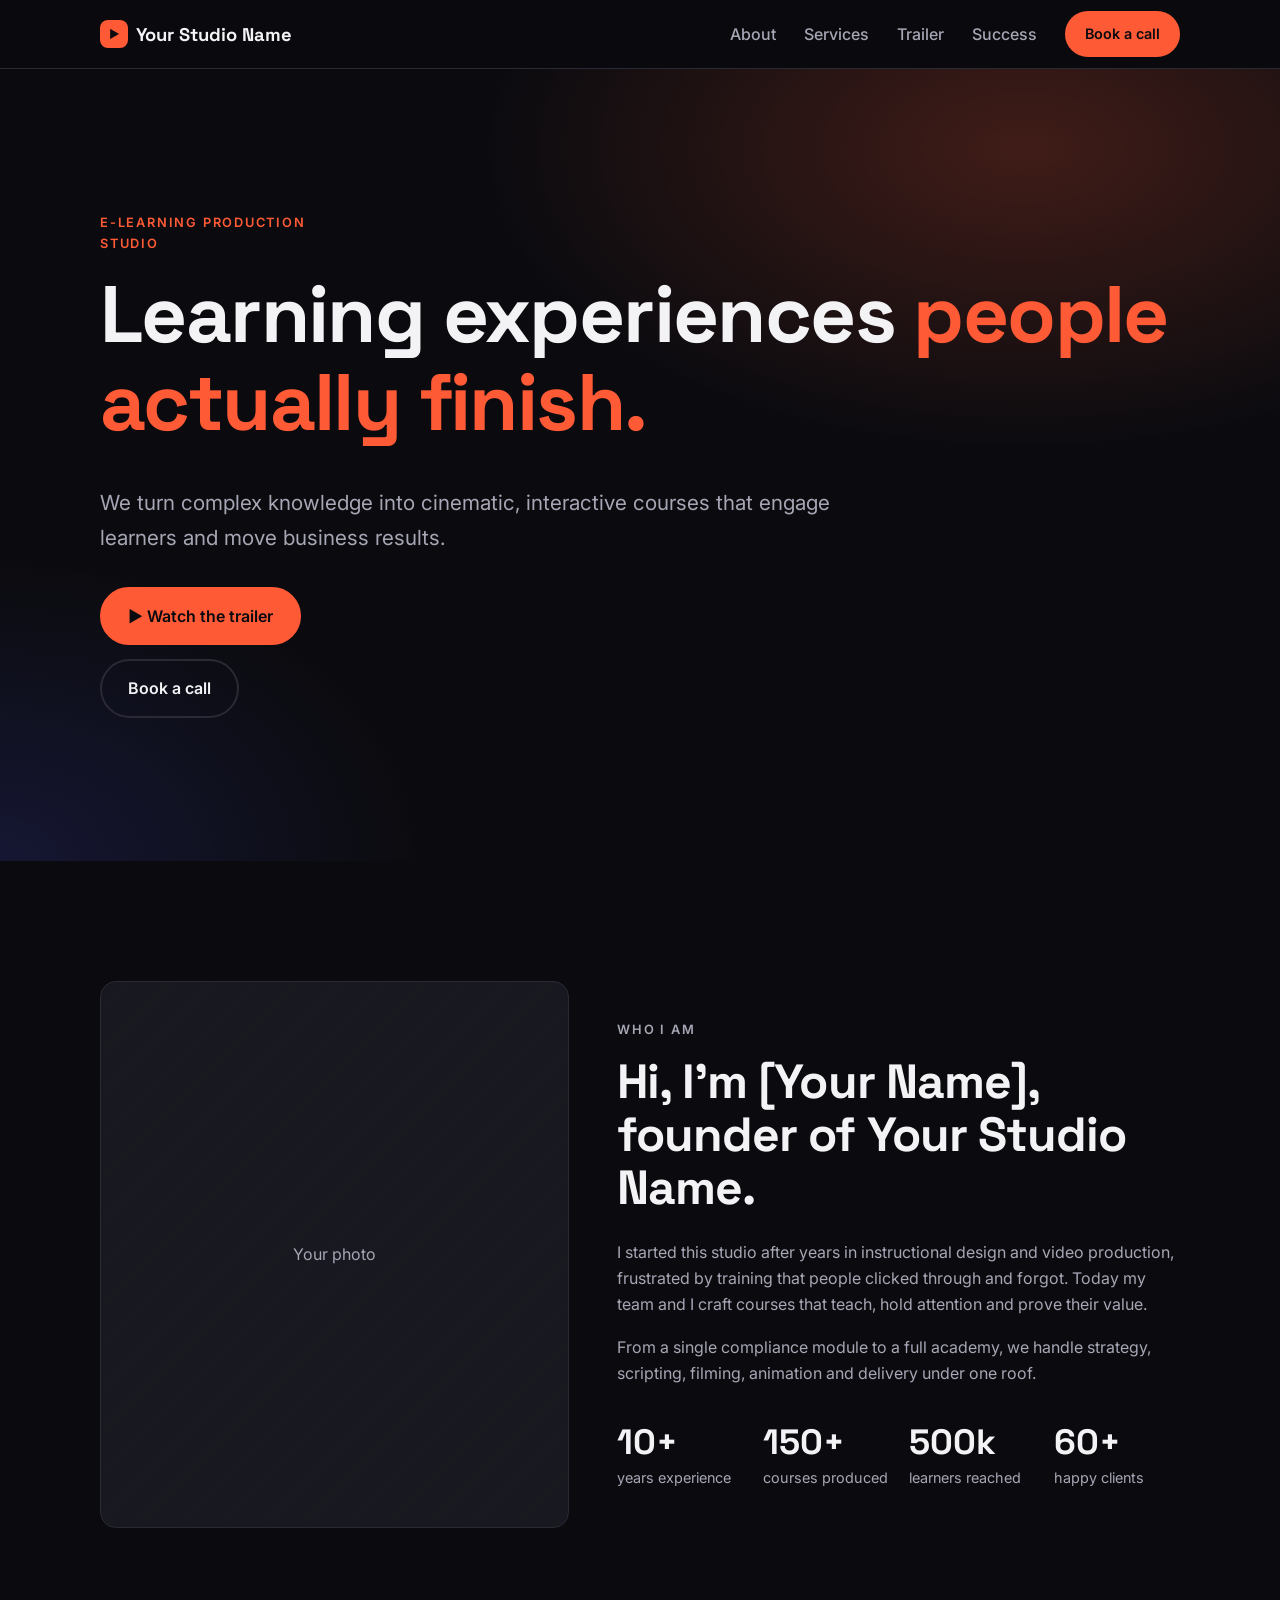
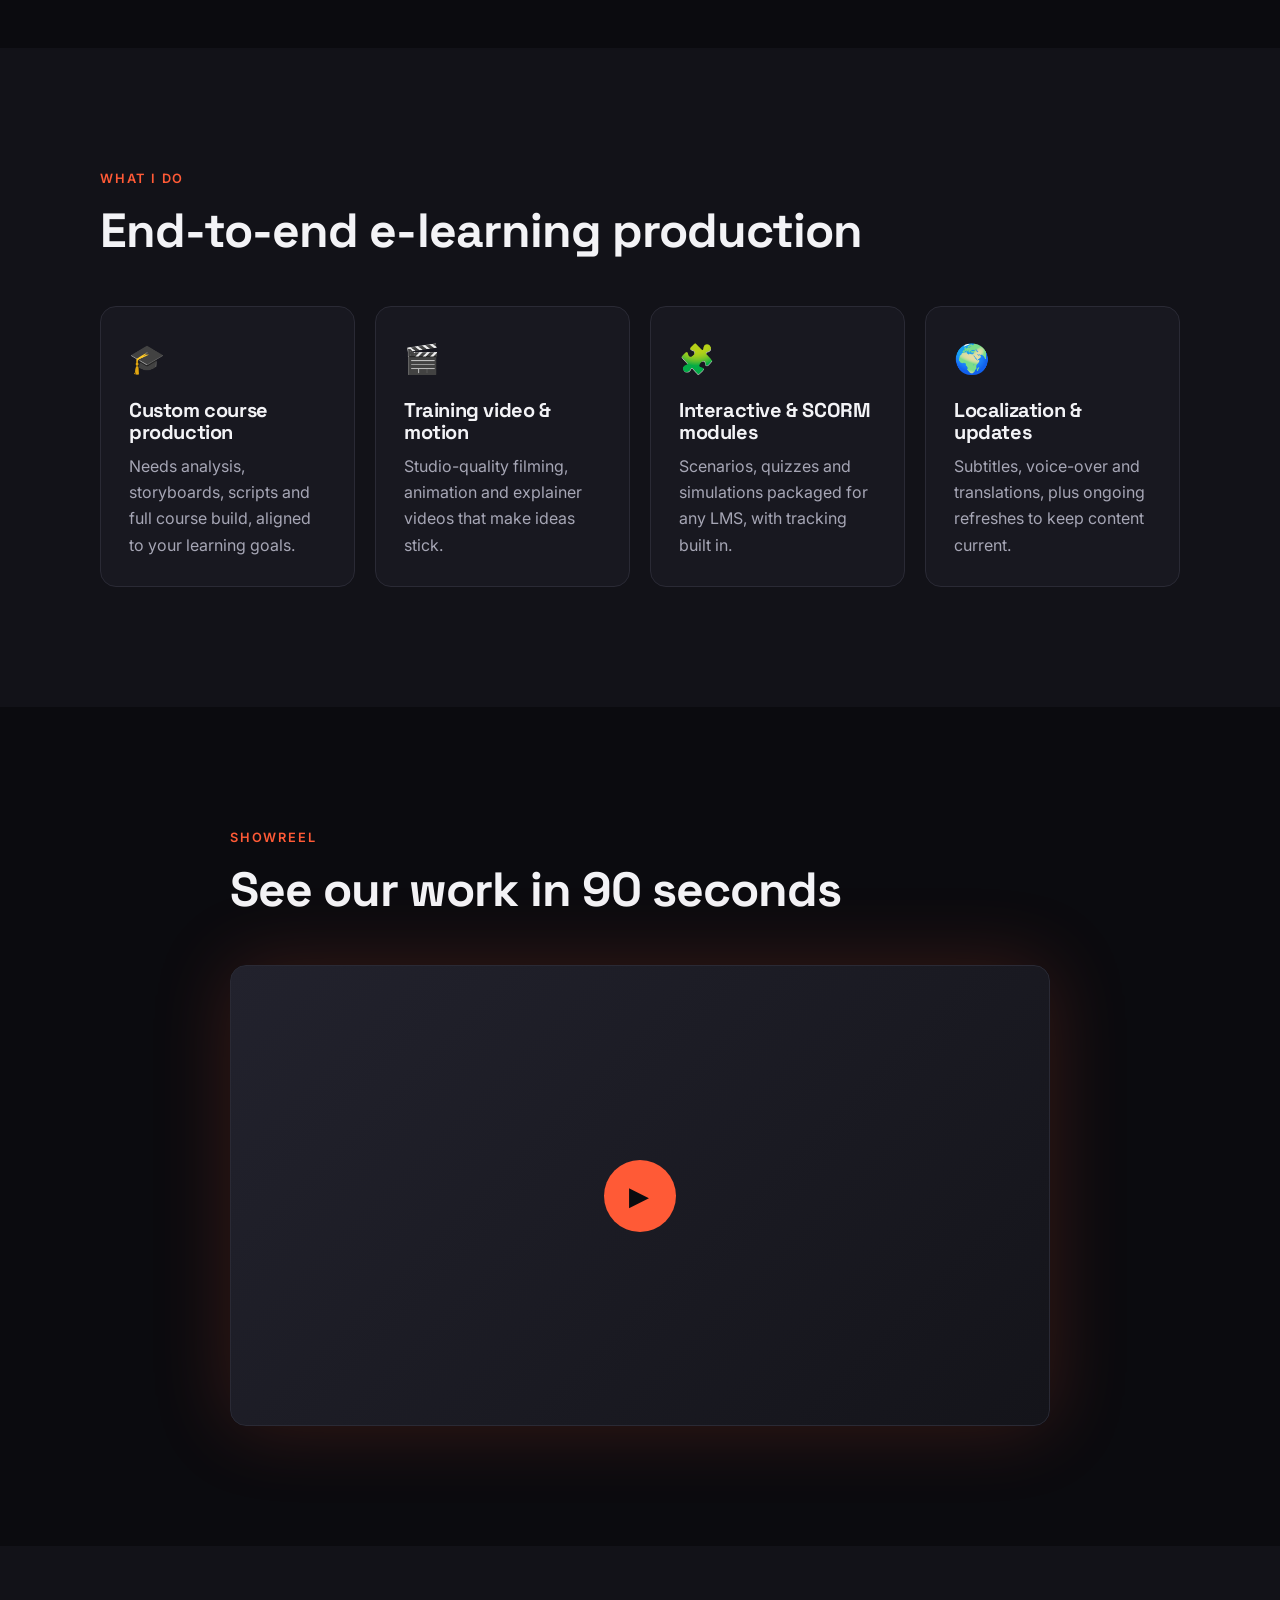
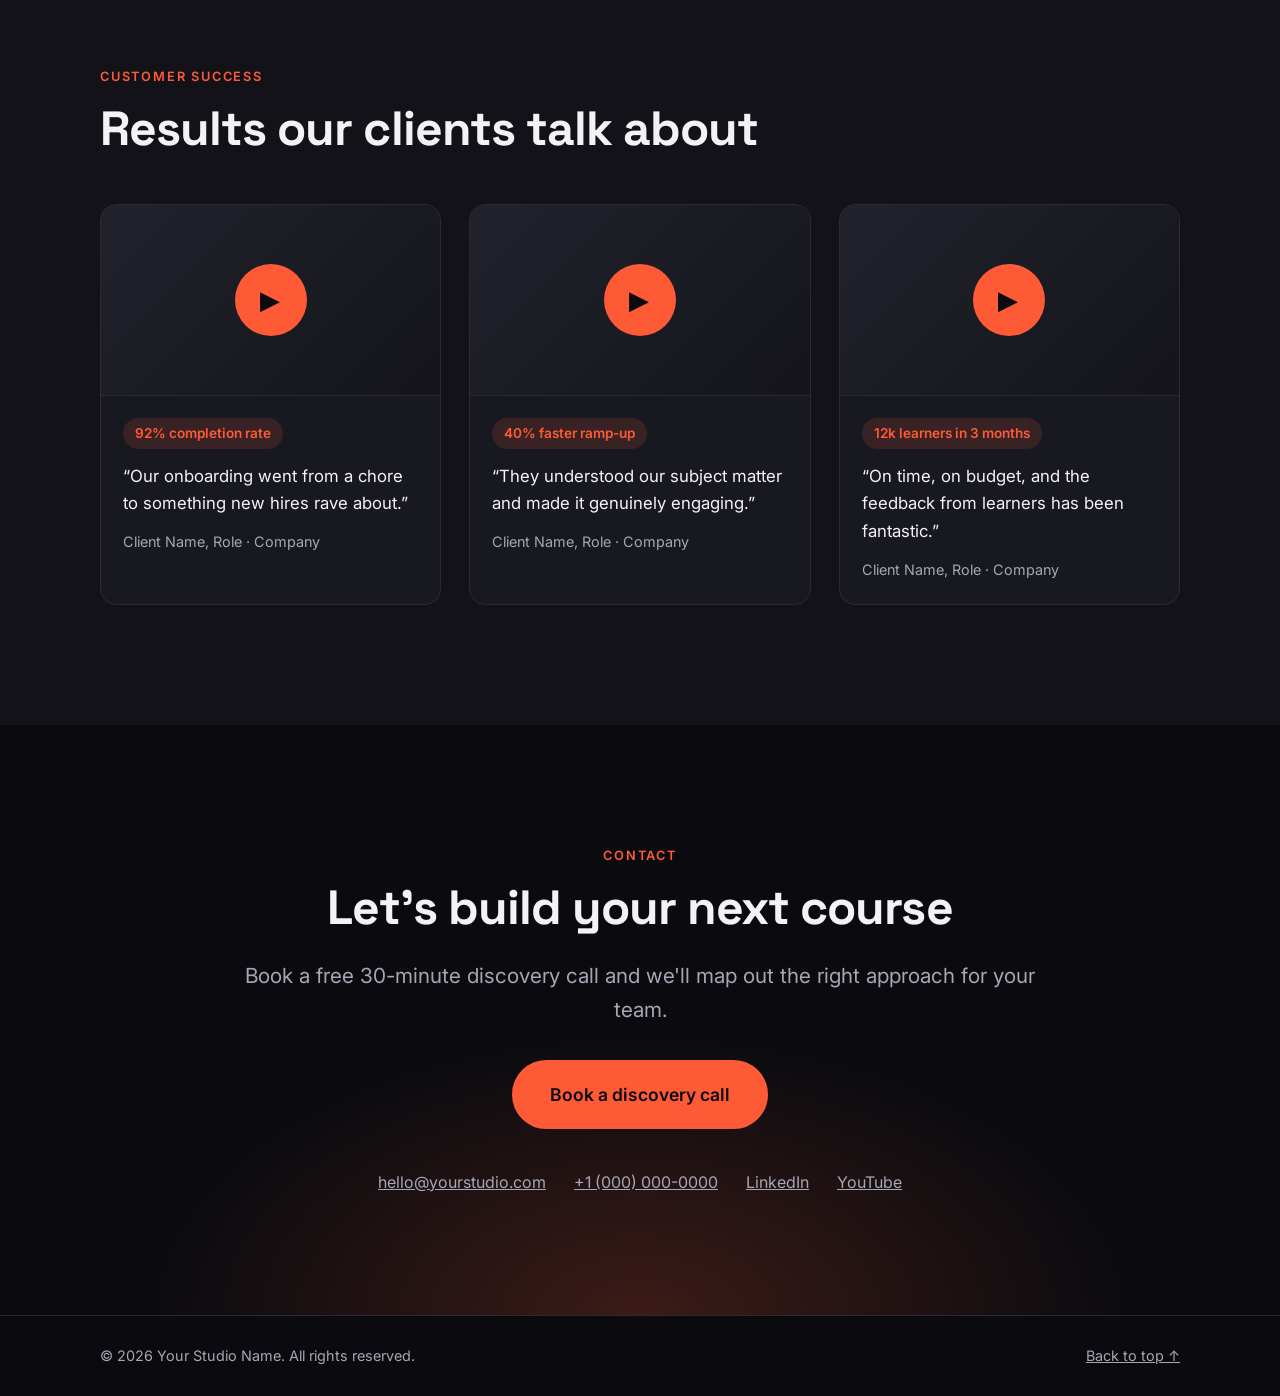
==== index.html @ 441f05d5 "Add e-learning studio landing page Static HTML/CSS/JS page with hero, about, services, YouTube trail" ====
<!doctype html>
<html lang="en">
<head>
  <meta charset="utf-8">
  <meta name="viewport" content="width=device-width, initial-scale=1">
  <!-- TODO: replace business name, description and OG image -->
  <title>Your Studio Name | E-Learning Production</title>
  <meta name="description" content="We produce engaging e-learning courses, training videos and interactive modules that people actually finish.">
  <meta property="og:title" content="Your Studio Name | E-Learning Production">
  <meta property="og:description" content="Learning experiences people actually finish.">
  <meta property="og:type" content="website">
  <meta property="og:image" content="assets/og-image.jpg">
  <meta name="theme-color" content="#0b0b0f">
  <link rel="icon" href="assets/favicon.svg" type="image/svg+xml">
  <link rel="preconnect" href="https://fonts.googleapis.com">
  <link rel="preconnect" href="https://fonts.gstatic.com" crossorigin>
  <link href="https://fonts.googleapis.com/css2?family=Inter:wght@400;500;600&family=Space+Grotesk:wght@500;700&display=swap" rel="stylesheet">
  <link rel="stylesheet" href="styles.css">
  <!-- Calendly popup widget -->
  <link href="https://assets.calendly.com/assets/external/widget.css" rel="stylesheet">
</head>
<body>
  <a class="skip" href="#main">Skip to content</a>

  <header class="nav" id="top">
    <div class="container nav__inner">
      <a class="brand" href="#top" aria-label="Your Studio Name, home">
        <span class="brand__mark" aria-hidden="true">▶</span> Your Studio Name
      </a>
      <button class="nav__toggle" aria-expanded="false" aria-controls="menu" aria-label="Toggle menu">
        <span></span><span></span><span></span>
      </button>
      <nav id="menu" class="nav__menu" aria-label="Main">
        <a href="#about">About</a>
        <a href="#services">Services</a>
        <a href="#trailer">Trailer</a>
        <a href="#success">Success</a>
        <a class="btn btn--small" href="#contact" data-calendly>Book a call</a>
      </nav>
    </div>
  </header>

  <main id="main">
    <!-- HERO -->
    <section class="hero">
      <div class="container hero__inner">
        <p class="eyebrow reveal">E-learning production studio</p>
        <h1 class="reveal">Learning experiences <span class="accent">people actually finish.</span></h1>
        <p class="lead reveal">We turn complex knowledge into cinematic, interactive courses that engage learners and move business results.</p>
        <div class="hero__cta reveal">
          <a class="btn" href="#trailer">▶ Watch the trailer</a>
          <a class="btn btn--ghost" href="#contact" data-calendly>Book a call</a>
        </div>
      </div>
    </section>

    <!-- ABOUT -->
    <section class="section" id="about">
      <div class="container about">
        <div class="about__photo reveal">
          <!-- TODO: replace with your photo (assets/portrait.jpg) -->
          <img src="assets/portrait.jpg" alt="Portrait of the founder" width="480" height="560" loading="lazy" onerror="this.style.display='none'">
          <span class="about__photo-fallback" aria-hidden="true">Your photo</span>
        </div>
        <div class="about__text reveal">
          <p class="eyebrow">Who I am</p>
          <h2>Hi, I'm [Your Name], founder of Your Studio Name.</h2>
          <!-- TODO: replace with your story -->
          <p>I started this studio after years in instructional design and video production, frustrated by training that people clicked through and forgot. Today my team and I craft courses that teach, hold attention and prove their value.</p>
          <p>From a single compliance module to a full academy, we handle strategy, scripting, filming, animation and delivery under one roof.</p>
          <ul class="stats">
            <li><strong>10+</strong><span>years experience</span></li>
            <li><strong>150+</strong><span>courses produced</span></li>
            <li><strong>500k</strong><span>learners reached</span></li>
            <li><strong>60+</strong><span>happy clients</span></li>
          </ul>
        </div>
      </div>
    </section>

    <!-- SERVICES -->
    <section class="section section--alt" id="services">
      <div class="container">
        <div class="section__head reveal">
          <p class="eyebrow">What I do</p>
          <h2>End-to-end e-learning production</h2>
        </div>
        <div class="cards">
          <article class="card reveal">
            <span class="card__icon" aria-hidden="true">🎓</span>
            <h3>Custom course production</h3>
            <p>Needs analysis, storyboards, scripts and full course build, aligned to your learning goals.</p>
          </article>
          <article class="card reveal">
            <span class="card__icon" aria-hidden="true">🎬</span>
            <h3>Training video &amp; motion</h3>
            <p>Studio-quality filming, animation and explainer videos that make ideas stick.</p>
          </article>
          <article class="card reveal">
            <span class="card__icon" aria-hidden="true">🧩</span>
            <h3>Interactive &amp; SCORM modules</h3>
            <p>Scenarios, quizzes and simulations packaged for any LMS, with tracking built in.</p>
          </article>
          <article class="card reveal">
            <span class="card__icon" aria-hidden="true">🌍</span>
            <h3>Localization &amp; updates</h3>
            <p>Subtitles, voice-over and translations, plus ongoing refreshes to keep content current.</p>
          </article>
        </div>
      </div>
    </section>

    <!-- TRAILER -->
    <section class="section" id="trailer">
      <div class="container container--narrow">
        <div class="section__head reveal">
          <p class="eyebrow">Showreel</p>
          <h2>See our work in 90 seconds</h2>
        </div>
        <!-- TODO: replace data-yt with your YouTube video ID -->
        <div class="video video--large reveal" data-yt="YOUTUBE_ID_TRAILER" data-title="Studio trailer"></div>
      </div>
    </section>

    <!-- SUCCESS -->
    <section class="section section--alt" id="success">
      <div class="container">
        <div class="section__head reveal">
          <p class="eyebrow">Customer success</p>
          <h2>Results our clients talk about</h2>
        </div>
        <div class="testimonials">
          <!-- TODO: replace IDs, names and results for each client -->
          <figure class="testimonial reveal">
            <div class="video" data-yt="YOUTUBE_ID_CLIENT_1" data-title="Client 1 testimonial"></div>
            <figcaption>
              <span class="metric">92% completion rate</span>
              <blockquote>“Our onboarding went from a chore to something new hires rave about.”</blockquote>
              <cite>Client Name, Role · Company</cite>
            </figcaption>
          </figure>
          <figure class="testimonial reveal">
            <div class="video" data-yt="YOUTUBE_ID_CLIENT_2" data-title="Client 2 testimonial"></div>
            <figcaption>
              <span class="metric">40% faster ramp-up</span>
              <blockquote>“They understood our subject matter and made it genuinely engaging.”</blockquote>
              <cite>Client Name, Role · Company</cite>
            </figcaption>
          </figure>
          <figure class="testimonial reveal">
            <div class="video" data-yt="YOUTUBE_ID_CLIENT_3" data-title="Client 3 testimonial"></div>
            <figcaption>
              <span class="metric">12k learners in 3 months</span>
              <blockquote>“On time, on budget, and the feedback from learners has been fantastic.”</blockquote>
              <cite>Client Name, Role · Company</cite>
            </figcaption>
          </figure>
        </div>
      </div>
    </section>

    <!-- CONTACT -->
    <section class="section contact" id="contact">
      <div class="container container--narrow contact__inner reveal">
        <p class="eyebrow">Contact</p>
        <h2>Let's build your next course</h2>
        <p class="lead">Book a free 30-minute discovery call and we'll map out the right approach for your team.</p>
        <!-- TODO: set your Calendly URL in script.js (CALENDLY_URL) -->
        <a class="btn btn--large" href="#contact" data-calendly>Book a discovery call</a>
        <ul class="contact__links">
          <li><a href="mailto:hello@yourstudio.com">hello@yourstudio.com</a></li>
          <li><a href="tel:+10000000000">+1 (000) 000-0000</a></li>
          <li><a href="https://www.linkedin.com/" rel="noopener" target="_blank">LinkedIn</a></li>
          <li><a href="https://www.youtube.com/" rel="noopener" target="_blank">YouTube</a></li>
        </ul>
      </div>
    </section>
  </main>

  <footer class="footer">
    <div class="container footer__inner">
      <span>© <span id="year"></span> Your Studio Name. All rights reserved.</span>
      <a href="#top">Back to top ↑</a>
    </div>
  </footer>

  <script src="https://assets.calendly.com/assets/external/widget.js" async></script>
  <script src="script.js"></script>
</body>
</html>
---- styles.css ----
:root {
  --bg: #0b0b0f;
  --bg-alt: #121218;
  --surface: #181820;
  --border: #2a2a35;
  --text: #f3f3f6;
  --muted: #a6a6b5;
  --accent: #ff5a36; /* swap to rebrand */
  --accent-ink: #0b0b0f;
  --radius: 16px;
  --font-body: "Inter", system-ui, -apple-system, "Segoe UI", sans-serif;
  --font-display: "Space Grotesk", "Inter", system-ui, sans-serif;
}

* { box-sizing: border-box; }
html { scroll-behavior: smooth; scroll-padding-top: 72px; }
body {
  margin: 0;
  background: var(--bg);
  color: var(--text);
  font: 400 1rem/1.65 var(--font-body);
  -webkit-font-smoothing: antialiased;
}
img { max-width: 100%; display: block; }
a { color: inherit; }
h1, h2, h3 { font-family: var(--font-display); line-height: 1.1; margin: 0 0 .5em; letter-spacing: -.02em; }
h1 { font-size: clamp(2.4rem, 7vw, 5rem); }
h2 { font-size: clamp(1.8rem, 4vw, 3rem); }
h3 { font-size: 1.25rem; }
p { margin: 0 0 1em; }

.container { width: 100%; max-width: 1120px; margin-inline: auto; padding-inline: 20px; }
.container--narrow { max-width: 860px; }
.accent { color: var(--accent); }
.eyebrow { text-transform: uppercase; letter-spacing: .14em; font-size: .8rem; font-weight: 600; color: var(--accent); margin-bottom: 1rem; }
.lead { font-size: clamp(1.05rem, 2vw, 1.3rem); color: var(--muted); max-width: 40em; }

.skip { position: absolute; left: -999px; top: 0; background: var(--accent); color: var(--accent-ink); padding: 8px 14px; z-index: 100; }
.skip:focus { left: 0; }
:focus-visible { outline: 3px solid var(--accent); outline-offset: 3px; }

/* Buttons */
.btn {
  display: inline-block; text-decoration: none; cursor: pointer;
  background: var(--accent); color: var(--accent-ink);
  font-weight: 600; padding: 14px 26px; border-radius: 999px; border: 2px solid var(--accent);
  transition: transform .2s, box-shadow .2s, background .2s;
}
.btn:hover { transform: translateY(-2px); box-shadow: 0 8px 30px rgba(255, 90, 54, .35); }
.btn--ghost { background: transparent; color: var(--text); border-color: var(--border); }
.btn--ghost:hover { border-color: var(--text); box-shadow: none; }
.btn--small { padding: 9px 18px; font-size: .9rem; }
.btn--large { padding: 18px 36px; font-size: 1.1rem; }

/* Nav */
.nav { position: sticky; top: 0; z-index: 50; background: rgba(11, 11, 15, .85); backdrop-filter: blur(12px); border-bottom: 1px solid var(--border); }
.nav__inner { display: flex; align-items: center; justify-content: space-between; height: 68px; }
.brand { text-decoration: none; font: 700 1.15rem var(--font-display); display: flex; align-items: center; gap: .5rem; }
.brand__mark { background: var(--accent); color: var(--accent-ink); width: 28px; height: 28px; border-radius: 8px; display: grid; place-items: center; font-size: .7rem; }
.nav__menu { display: flex; align-items: center; gap: 28px; }
.nav__menu a:not(.btn) { text-decoration: none; color: var(--muted); font-weight: 500; transition: color .2s; }
.nav__menu a:not(.btn):hover { color: var(--text); }
.nav__toggle { display: none; background: none; border: 0; padding: 10px; cursor: pointer; }
.nav__toggle span { display: block; width: 24px; height: 2px; background: var(--text); margin: 5px 0; transition: transform .2s, opacity .2s; }

/* Hero */
.hero {
  min-height: 88vh; display: flex; align-items: center; padding-block: 80px;
  background:
    radial-gradient(900px 500px at 80% 10%, rgba(255, 90, 54, .22), transparent 60%),
    radial-gradient(700px 500px at 0% 100%, rgba(80, 90, 255, .15), transparent 60%),
    var(--bg);
}
.hero__inner > * { max-width: 17em; }
.hero__inner .lead { max-width: 36em; }
.hero__cta { display: flex; flex-wrap: wrap; gap: 14px; margin-top: 2rem; }

/* Sections */
.section { padding-block: clamp(64px, 10vw, 120px); }
.section--alt { background: var(--bg-alt); }
.section__head { margin-bottom: 3rem; }

/* About */
.about { display: grid; gap: 48px; align-items: center; }
.about__photo { position: relative; aspect-ratio: 6 / 7; border-radius: var(--radius); overflow: hidden; background: linear-gradient(135deg, var(--surface), #23233000), var(--surface); border: 1px solid var(--border); }
.about__photo img { position: absolute; inset: 0; width: 100%; height: 100%; object-fit: cover; z-index: 1; }
.about__photo-fallback { position: absolute; inset: 0; display: grid; place-items: center; color: var(--muted); }
.about__text p { color: var(--muted); }
.stats { list-style: none; padding: 0; margin: 2rem 0 0; display: grid; grid-template-columns: repeat(2, 1fr); gap: 20px; }
.stats strong { display: block; font: 700 2.2rem var(--font-display); color: var(--text); }
.stats span { color: var(--muted); font-size: .9rem; }

/* Cards */
.cards { display: grid; gap: 20px; }
.card { background: var(--surface); border: 1px solid var(--border); border-radius: var(--radius); padding: 28px; transition: transform .25s, border-color .25s; }
.card:hover { transform: translateY(-4px); border-color: var(--accent); }
.card p { color: var(--muted); margin: 0; }
.card__icon { font-size: 1.8rem; display: block; margin-bottom: 1rem; }

/* Video facade */
.video {
  position: relative; aspect-ratio: 16 / 9; width: 100%;
  border-radius: var(--radius); overflow: hidden; cursor: pointer;
  background: linear-gradient(135deg, #22222d, #14141a);
  border: 1px solid var(--border);
}
.video--large { box-shadow: 0 0 80px rgba(255, 90, 54, .18); }
.video img { position: absolute; inset: 0; width: 100%; height: 100%; object-fit: cover; opacity: .85; transition: opacity .2s, transform .4s; }
.video:hover img { opacity: 1; transform: scale(1.03); }
.video__play {
  position: absolute; inset: 0; margin: auto; width: 72px; height: 72px; border-radius: 50%;
  background: var(--accent); color: var(--accent-ink); border: 0; font-size: 1.6rem; cursor: pointer;
  display: grid; place-items: center; padding-left: 4px; transition: transform .2s;
}
.video:hover .video__play { transform: scale(1.1); }
.video iframe { position: absolute; inset: 0; width: 100%; height: 100%; border: 0; }

/* Testimonials */
.testimonials { display: grid; gap: 28px; }
.testimonial { margin: 0; background: var(--surface); border: 1px solid var(--border); border-radius: var(--radius); overflow: hidden; }
.testimonial .video { border-radius: 0; border: 0; border-bottom: 1px solid var(--border); }
.testimonial figcaption { padding: 22px; }
.metric { display: inline-block; background: rgba(255, 90, 54, .14); color: var(--accent); font-weight: 600; font-size: .85rem; padding: 4px 12px; border-radius: 999px; }
.testimonial blockquote { margin: 14px 0 10px; font-size: 1.05rem; }
.testimonial cite { color: var(--muted); font-size: .9rem; font-style: normal; }

/* Contact */
.contact { text-align: center; background: radial-gradient(700px 400px at 50% 100%, rgba(255, 90, 54, .2), transparent 70%), var(--bg); }
.contact .lead { margin-inline: auto; margin-bottom: 2rem; }
.contact__links { list-style: none; padding: 0; margin: 2.5rem 0 0; display: flex; flex-wrap: wrap; justify-content: center; gap: 12px 28px; color: var(--muted); }
.contact__links a:hover { color: var(--accent); }

/* Footer */
.footer { border-top: 1px solid var(--border); padding-block: 28px; color: var(--muted); font-size: .9rem; }
.footer__inner { display: flex; flex-wrap: wrap; justify-content: space-between; gap: 12px; }

/* Scroll reveal */
.js .reveal { opacity: 0; transform: translateY(24px); transition: opacity .7s ease, transform .7s ease; }
.js .reveal.is-visible { opacity: 1; transform: none; }

/* Breakpoints */
@media (min-width: 640px) {
  .cards { grid-template-columns: repeat(2, 1fr); }
}
@media (min-width: 900px) {
  .about { grid-template-columns: 5fr 6fr; }
  .stats { grid-template-columns: repeat(4, 1fr); }
  .testimonials { grid-template-columns: repeat(3, 1fr); }
}
@media (min-width: 1024px) {
  .cards { grid-template-columns: repeat(4, 1fr); }
}
@media (max-width: 760px) {
  .nav__toggle { display: block; }
  .nav__menu {
    position: absolute; top: 68px; left: 0; right: 0; flex-direction: column; align-items: stretch; gap: 0;
    background: var(--bg); border-bottom: 1px solid var(--border); padding: 12px 20px 20px;
    display: none;
  }
  .nav__menu.is-open { display: flex; }
  .nav__menu a:not(.btn) { padding: 14px 0; border-bottom: 1px solid var(--border); }
  .nav__menu .btn { margin-top: 16px; text-align: center; }
  .nav__toggle[aria-expanded="true"] span:nth-child(1) { transform: translateY(7px) rotate(45deg); }
  .nav__toggle[aria-expanded="true"] span:nth-child(2) { opacity: 0; }
  .nav__toggle[aria-expanded="true"] span:nth-child(3) { transform: translateY(-7px) rotate(-45deg); }
}
@media (prefers-reduced-motion: reduce) {
  html { scroll-behavior: auto; }
  *, *::before, *::after { transition: none !important; animation: none !important; }
  .js .reveal { opacity: 1; transform: none; }
}
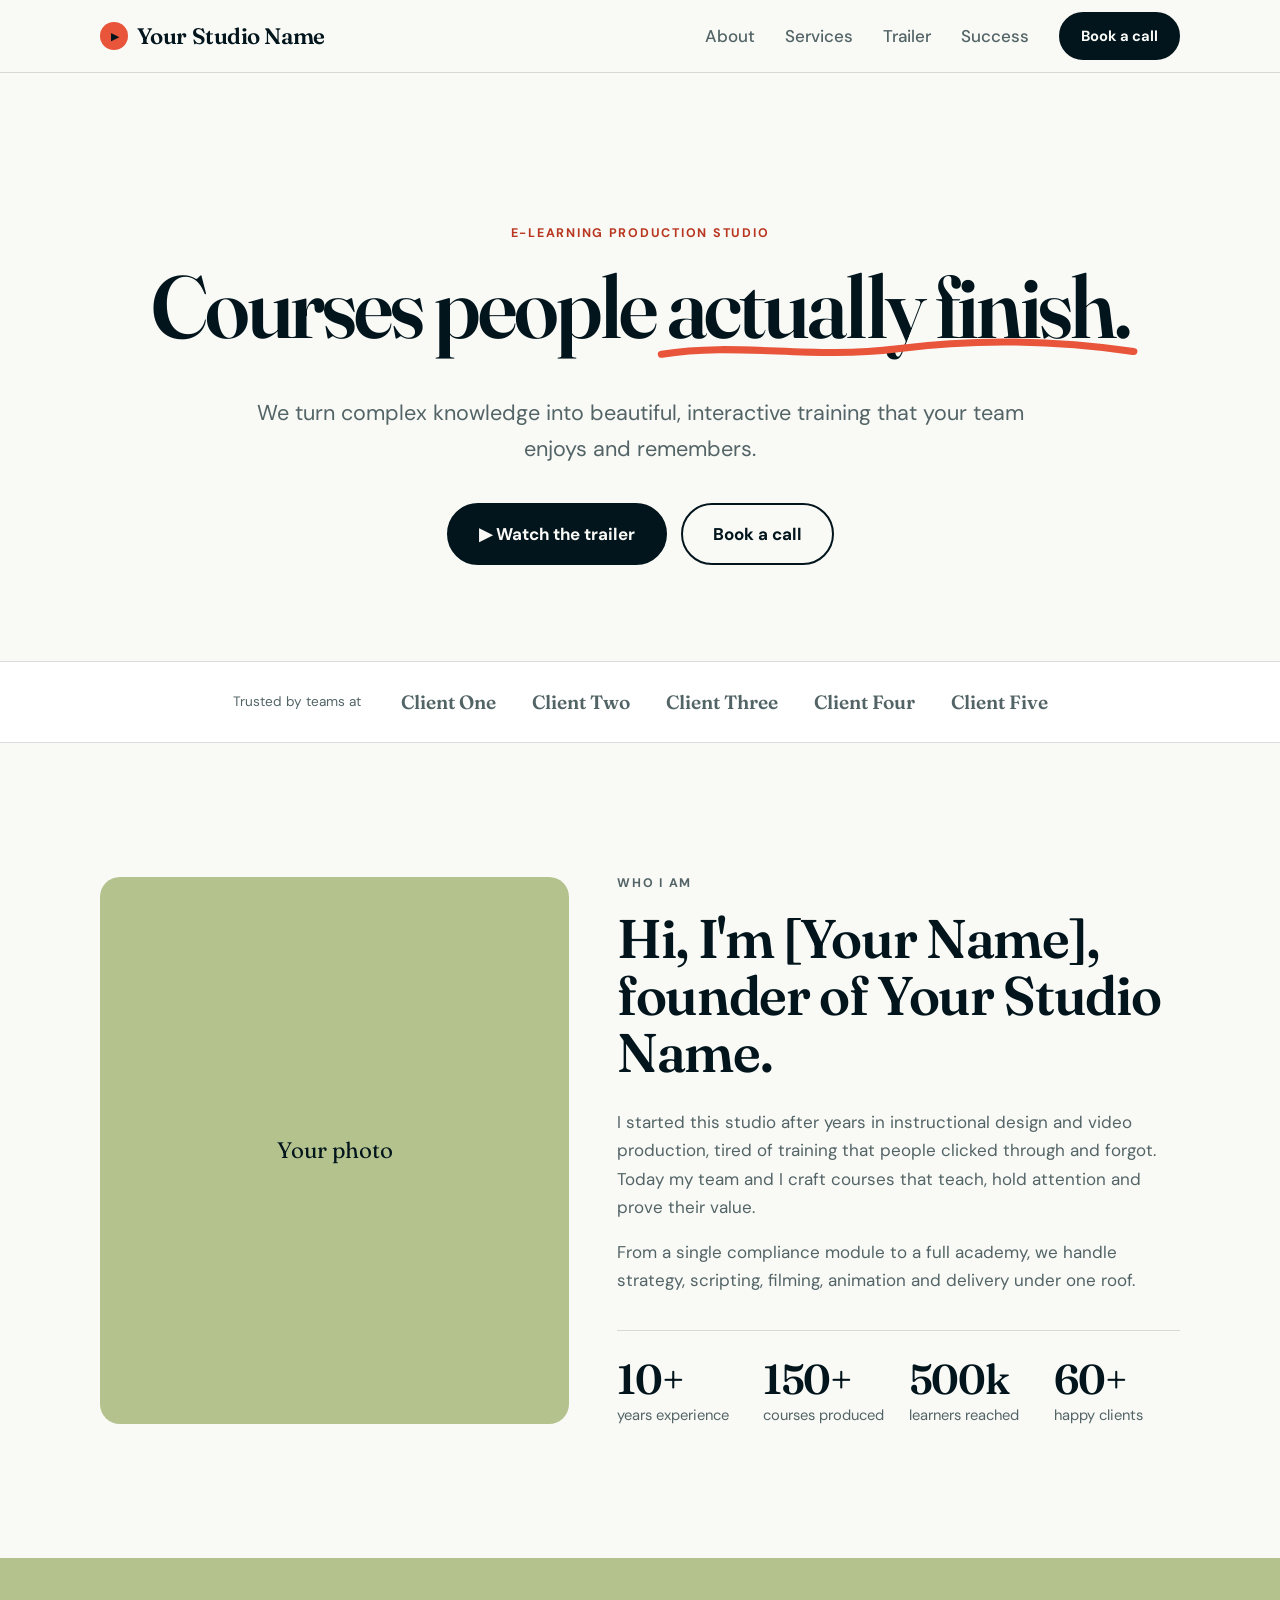
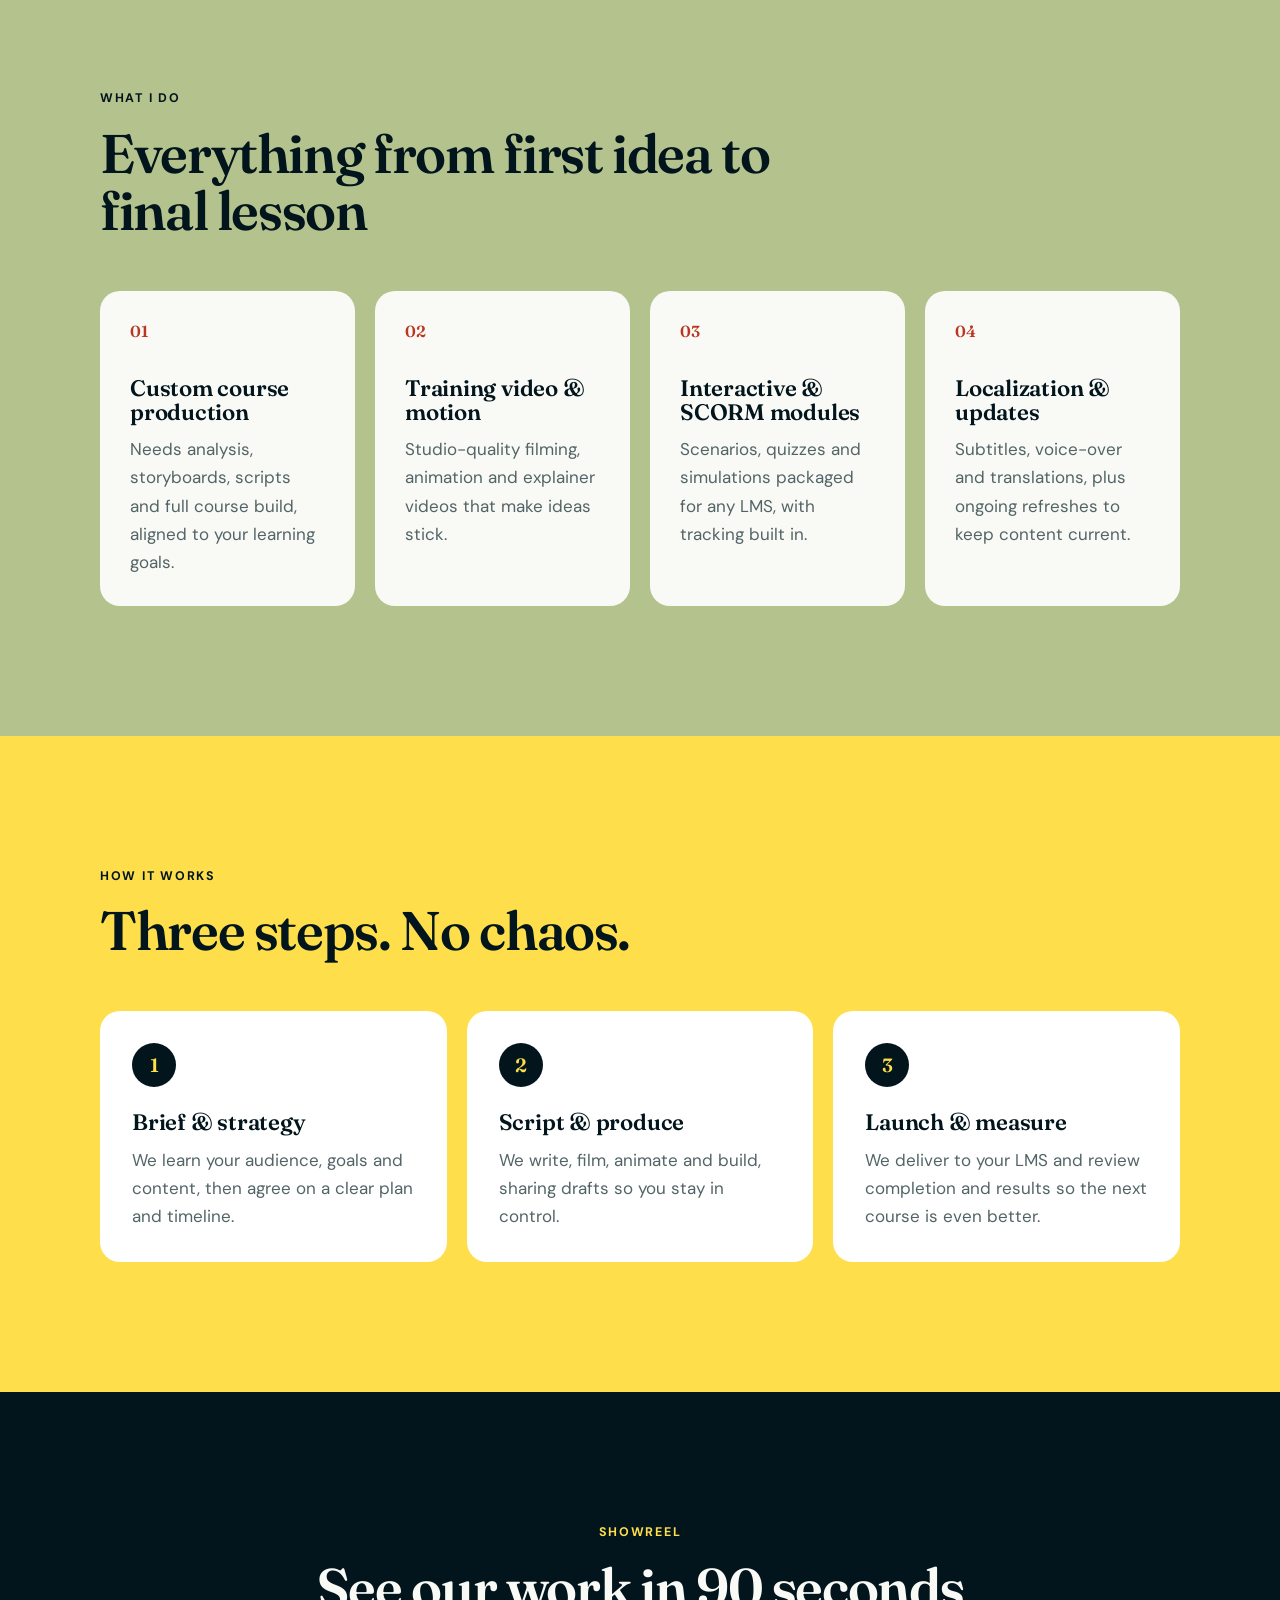
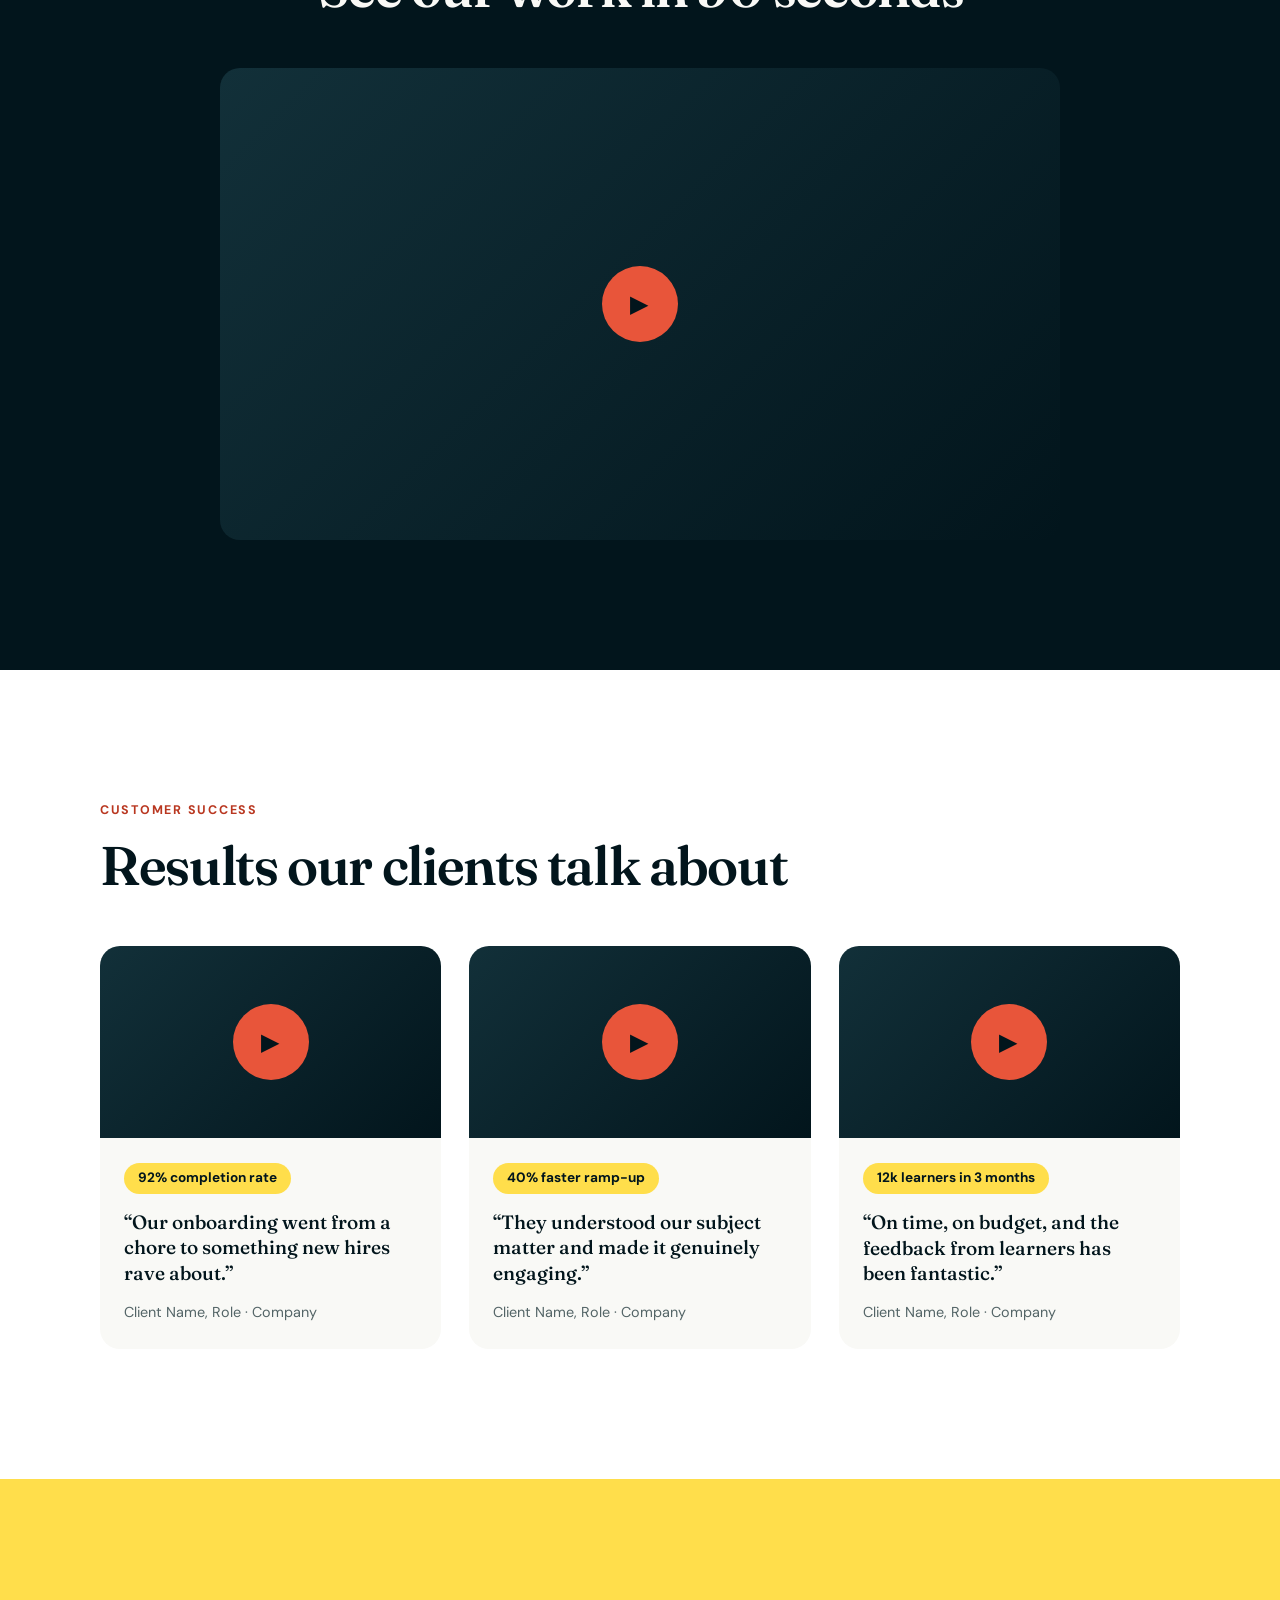
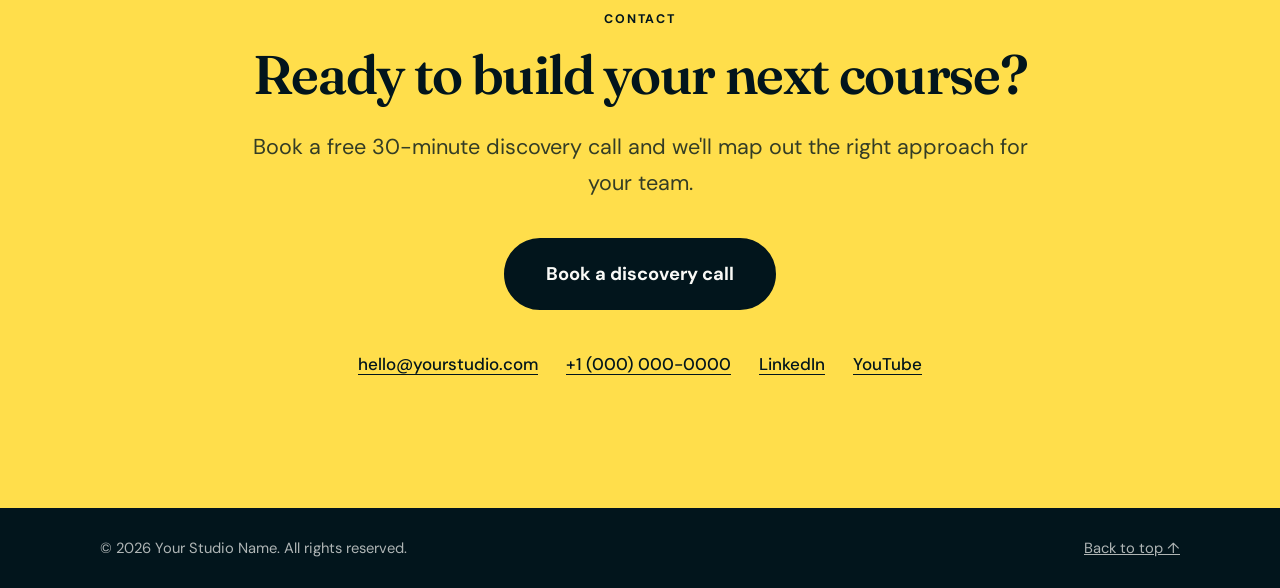
==== commit 8f90a069: "Redesign landing page with light, warm visual style Cream background, Fraunces/DM Sans type, sage an" ====
--- a/index.html
+++ b/index.html
@@ -7,14 +7,14 @@
   <title>Your Studio Name | E-Learning Production</title>
   <meta name="description" content="We produce engaging e-learning courses, training videos and interactive modules that people actually finish.">
   <meta property="og:title" content="Your Studio Name | E-Learning Production">
-  <meta property="og:description" content="Learning experiences people actually finish.">
+  <meta property="og:description" content="Courses people actually finish.">
   <meta property="og:type" content="website">
   <meta property="og:image" content="assets/og-image.jpg">
-  <meta name="theme-color" content="#0b0b0f">
+  <meta name="theme-color" content="#f9f9f6">
   <link rel="icon" href="assets/favicon.svg" type="image/svg+xml">
   <link rel="preconnect" href="https://fonts.googleapis.com">
   <link rel="preconnect" href="https://fonts.gstatic.com" crossorigin>
-  <link href="https://fonts.googleapis.com/css2?family=Inter:wght@400;500;600&family=Space+Grotesk:wght@500;700&display=swap" rel="stylesheet">
+  <link href="https://fonts.googleapis.com/css2?family=DM+Sans:wght@400;500;700&family=Fraunces:opsz,wght@9..144,500;9..144,600&display=swap" rel="stylesheet">
   <link rel="stylesheet" href="styles.css">
   <!-- Calendly popup widget -->
   <link href="https://assets.calendly.com/assets/external/widget.css" rel="stylesheet">
@@ -43,14 +43,29 @@
   <main id="main">
     <!-- HERO -->
     <section class="hero">
-      <div class="container hero__inner">
+      <div class="container">
         <p class="eyebrow reveal">E-learning production studio</p>
-        <h1 class="reveal">Learning experiences <span class="accent">people actually finish.</span></h1>
-        <p class="lead reveal">We turn complex knowledge into cinematic, interactive courses that engage learners and move business results.</p>
+        <h1 class="reveal">Courses people
+          <span class="underline">actually finish.
+            <svg viewBox="0 0 300 20" preserveAspectRatio="none" aria-hidden="true"><path pathLength="1" d="M3 13 C 50 4, 95 17, 150 9 S 255 4, 297 11"/></svg>
+          </span>
+        </h1>
+        <p class="lead reveal">We turn complex knowledge into beautiful, interactive training that your team enjoys and remembers.</p>
         <div class="hero__cta reveal">
           <a class="btn" href="#trailer">▶ Watch the trailer</a>
           <a class="btn btn--ghost" href="#contact" data-calendly>Book a call</a>
         </div>
+      </div>
+    </section>
+
+    <!-- TRUST STRIP -->
+    <section class="trust" aria-label="Clients">
+      <div class="container trust__inner">
+        <span class="trust__label">Trusted by teams at</span>
+        <!-- TODO: replace with client names or logos -->
+        <ul class="trust__logos">
+          <li>Client One</li><li>Client Two</li><li>Client Three</li><li>Client Four</li><li>Client Five</li>
+        </ul>
       </div>
     </section>
 
@@ -66,7 +81,7 @@
           <p class="eyebrow">Who I am</p>
           <h2>Hi, I'm [Your Name], founder of Your Studio Name.</h2>
           <!-- TODO: replace with your story -->
-          <p>I started this studio after years in instructional design and video production, frustrated by training that people clicked through and forgot. Today my team and I craft courses that teach, hold attention and prove their value.</p>
+          <p>I started this studio after years in instructional design and video production, tired of training that people clicked through and forgot. Today my team and I craft courses that teach, hold attention and prove their value.</p>
           <p>From a single compliance module to a full academy, we handle strategy, scripting, filming, animation and delivery under one roof.</p>
           <ul class="stats">
             <li><strong>10+</strong><span>years experience</span></li>
@@ -79,30 +94,30 @@
     </section>
 
     <!-- SERVICES -->
-    <section class="section section--alt" id="services">
+    <section class="section section--sage" id="services">
       <div class="container">
         <div class="section__head reveal">
           <p class="eyebrow">What I do</p>
-          <h2>End-to-end e-learning production</h2>
+          <h2>Everything from first idea to final lesson</h2>
         </div>
         <div class="cards">
           <article class="card reveal">
-            <span class="card__icon" aria-hidden="true">🎓</span>
+            <span class="card__num" aria-hidden="true">01</span>
             <h3>Custom course production</h3>
             <p>Needs analysis, storyboards, scripts and full course build, aligned to your learning goals.</p>
           </article>
           <article class="card reveal">
-            <span class="card__icon" aria-hidden="true">🎬</span>
+            <span class="card__num" aria-hidden="true">02</span>
             <h3>Training video &amp; motion</h3>
             <p>Studio-quality filming, animation and explainer videos that make ideas stick.</p>
           </article>
           <article class="card reveal">
-            <span class="card__icon" aria-hidden="true">🧩</span>
+            <span class="card__num" aria-hidden="true">03</span>
             <h3>Interactive &amp; SCORM modules</h3>
             <p>Scenarios, quizzes and simulations packaged for any LMS, with tracking built in.</p>
           </article>
           <article class="card reveal">
-            <span class="card__icon" aria-hidden="true">🌍</span>
+            <span class="card__num" aria-hidden="true">04</span>
             <h3>Localization &amp; updates</h3>
             <p>Subtitles, voice-over and translations, plus ongoing refreshes to keep content current.</p>
           </article>
@@ -110,20 +125,44 @@
       </div>
     </section>
 
+    <!-- HOW IT WORKS -->
+    <section class="section section--yellow" id="process">
+      <div class="container">
+        <div class="section__head reveal">
+          <p class="eyebrow">How it works</p>
+          <h2>Three steps. No chaos.</h2>
+        </div>
+        <ol class="steps">
+          <li class="step reveal">
+            <h3>Brief &amp; strategy</h3>
+            <p>We learn your audience, goals and content, then agree on a clear plan and timeline.</p>
+          </li>
+          <li class="step reveal">
+            <h3>Script &amp; produce</h3>
+            <p>We write, film, animate and build, sharing drafts so you stay in control.</p>
+          </li>
+          <li class="step reveal">
+            <h3>Launch &amp; measure</h3>
+            <p>We deliver to your LMS and review completion and results so the next course is even better.</p>
+          </li>
+        </ol>
+      </div>
+    </section>
+
     <!-- TRAILER -->
-    <section class="section" id="trailer">
+    <section class="section section--dark" id="trailer">
       <div class="container container--narrow">
-        <div class="section__head reveal">
+        <div class="section__head section__head--center reveal">
           <p class="eyebrow">Showreel</p>
           <h2>See our work in 90 seconds</h2>
         </div>
         <!-- TODO: replace data-yt with your YouTube video ID -->
-        <div class="video video--large reveal" data-yt="YOUTUBE_ID_TRAILER" data-title="Studio trailer"></div>
+        <div class="video reveal" data-yt="YOUTUBE_ID_TRAILER" data-title="Studio trailer"></div>
       </div>
     </section>
 
     <!-- SUCCESS -->
-    <section class="section section--alt" id="success">
+    <section class="section section--white" id="success">
       <div class="container">
         <div class="section__head reveal">
           <p class="eyebrow">Customer success</p>
@@ -160,10 +199,10 @@
     </section>
 
     <!-- CONTACT -->
-    <section class="section contact" id="contact">
-      <div class="container container--narrow contact__inner reveal">
+    <section class="section section--yellow contact" id="contact">
+      <div class="container container--narrow reveal">
         <p class="eyebrow">Contact</p>
-        <h2>Let's build your next course</h2>
+        <h2>Ready to build your next course?</h2>
         <p class="lead">Book a free 30-minute discovery call and we'll map out the right approach for your team.</p>
         <!-- TODO: set your Calendly URL in script.js (CALENDLY_URL) -->
         <a class="btn btn--large" href="#contact" data-calendly>Book a discovery call</a>
--- a/styles.css
+++ b/styles.css
@@ -1,150 +1,170 @@
+/* ---------- Design tokens (rebrand here) ---------- */
 :root {
-  --bg: #0b0b0f;
-  --bg-alt: #121218;
-  --surface: #181820;
-  --border: #2a2a35;
-  --text: #f3f3f6;
-  --muted: #a6a6b5;
-  --accent: #ff5a36; /* swap to rebrand */
-  --accent-ink: #0b0b0f;
-  --radius: 16px;
-  --font-body: "Inter", system-ui, -apple-system, "Segoe UI", sans-serif;
-  --font-display: "Space Grotesk", "Inter", system-ui, sans-serif;
+  --cream: #f9f9f6;
+  --white: #ffffff;
+  --ink: #02151c;          /* near-black teal: text, dark bands, buttons */
+  --muted: #536466;
+  --sage: #b4c38e;
+  --yellow: #ffde4b;
+  --accent: #e8553a;       /* coral: fills, underline, play button */
+  --accent-text: #b93720;  /* darker coral for text on light (AA contrast) */
+  --line: rgba(2, 21, 28, .14);
+  --radius: 20px;
+  --font-body: "DM Sans", "Helvetica Neue", Arial, sans-serif;
+  --font-display: "Fraunces", Georgia, "Times New Roman", serif;
 }
 
 * { box-sizing: border-box; }
-html { scroll-behavior: smooth; scroll-padding-top: 72px; }
+html { scroll-behavior: smooth; scroll-padding-top: 76px; }
 body {
   margin: 0;
-  background: var(--bg);
-  color: var(--text);
-  font: 400 1rem/1.65 var(--font-body);
+  background: var(--cream);
+  color: var(--ink);
+  font: 400 1.0625rem/1.65 var(--font-body);
   -webkit-font-smoothing: antialiased;
 }
 img { max-width: 100%; display: block; }
 a { color: inherit; }
-h1, h2, h3 { font-family: var(--font-display); line-height: 1.1; margin: 0 0 .5em; letter-spacing: -.02em; }
-h1 { font-size: clamp(2.4rem, 7vw, 5rem); }
-h2 { font-size: clamp(1.8rem, 4vw, 3rem); }
-h3 { font-size: 1.25rem; }
+h1, h2, h3 { font-family: var(--font-display); font-weight: 600; line-height: 1.05; margin: 0 0 .5em; letter-spacing: -.025em; }
+h1 { font-size: clamp(2.6rem, 8vw, 5.5rem); letter-spacing: -.035em; }
+h2 { font-size: clamp(2rem, 5vw, 3.4rem); }
+h3 { font-size: 1.4rem; letter-spacing: -.01em; }
 p { margin: 0 0 1em; }
 
 .container { width: 100%; max-width: 1120px; margin-inline: auto; padding-inline: 20px; }
-.container--narrow { max-width: 860px; }
-.accent { color: var(--accent); }
-.eyebrow { text-transform: uppercase; letter-spacing: .14em; font-size: .8rem; font-weight: 600; color: var(--accent); margin-bottom: 1rem; }
-.lead { font-size: clamp(1.05rem, 2vw, 1.3rem); color: var(--muted); max-width: 40em; }
+.container--narrow { max-width: 880px; }
+.eyebrow { text-transform: uppercase; letter-spacing: .14em; font-size: .78rem; font-weight: 700; color: var(--accent-text); margin-bottom: 1rem; }
+.lead { font-size: clamp(1.1rem, 2vw, 1.35rem); color: var(--muted); max-width: 36em; }
 
-.skip { position: absolute; left: -999px; top: 0; background: var(--accent); color: var(--accent-ink); padding: 8px 14px; z-index: 100; }
+.skip { position: absolute; left: -999px; top: 0; background: var(--ink); color: var(--cream); padding: 8px 14px; z-index: 100; }
 .skip:focus { left: 0; }
 :focus-visible { outline: 3px solid var(--accent); outline-offset: 3px; }
 
-/* Buttons */
+/* ---------- Buttons: dark pills (Alter) ---------- */
 .btn {
   display: inline-block; text-decoration: none; cursor: pointer;
-  background: var(--accent); color: var(--accent-ink);
-  font-weight: 600; padding: 14px 26px; border-radius: 999px; border: 2px solid var(--accent);
-  transition: transform .2s, box-shadow .2s, background .2s;
+  background: var(--ink); color: var(--cream);
+  font-weight: 700; padding: 15px 30px; border-radius: 999px; border: 2px solid var(--ink);
+  transition: transform .2s, background .2s, color .2s;
 }
-.btn:hover { transform: translateY(-2px); box-shadow: 0 8px 30px rgba(255, 90, 54, .35); }
-.btn--ghost { background: transparent; color: var(--text); border-color: var(--border); }
-.btn--ghost:hover { border-color: var(--text); box-shadow: none; }
-.btn--small { padding: 9px 18px; font-size: .9rem; }
-.btn--large { padding: 18px 36px; font-size: 1.1rem; }
+.btn:hover { transform: translateY(-2px); background: var(--accent); border-color: var(--accent); color: var(--ink); }
+.btn--ghost { background: transparent; color: var(--ink); border-color: var(--ink); }
+.btn--ghost:hover { background: var(--ink); border-color: var(--ink); color: var(--cream); }
+.btn--small { padding: 10px 20px; font-size: .92rem; }
+.btn--large { padding: 19px 40px; font-size: 1.15rem; }
 
-/* Nav */
-.nav { position: sticky; top: 0; z-index: 50; background: rgba(11, 11, 15, .85); backdrop-filter: blur(12px); border-bottom: 1px solid var(--border); }
-.nav__inner { display: flex; align-items: center; justify-content: space-between; height: 68px; }
-.brand { text-decoration: none; font: 700 1.15rem var(--font-display); display: flex; align-items: center; gap: .5rem; }
-.brand__mark { background: var(--accent); color: var(--accent-ink); width: 28px; height: 28px; border-radius: 8px; display: grid; place-items: center; font-size: .7rem; }
-.nav__menu { display: flex; align-items: center; gap: 28px; }
+/* ---------- Nav ---------- */
+.nav { position: sticky; top: 0; z-index: 50; background: rgba(249, 249, 246, .9); backdrop-filter: blur(12px); border-bottom: 1px solid var(--line); }
+.nav__inner { display: flex; align-items: center; justify-content: space-between; height: 72px; }
+.brand { text-decoration: none; font: 600 1.4rem var(--font-display); letter-spacing: -.02em; display: flex; align-items: center; gap: .55rem; }
+.brand__mark { background: var(--accent); color: var(--ink); width: 28px; height: 28px; border-radius: 50%; display: grid; place-items: center; font-size: .65rem; padding-left: 2px; }
+.nav__menu { display: flex; align-items: center; gap: 30px; }
 .nav__menu a:not(.btn) { text-decoration: none; color: var(--muted); font-weight: 500; transition: color .2s; }
-.nav__menu a:not(.btn):hover { color: var(--text); }
+.nav__menu a:not(.btn):hover { color: var(--ink); }
 .nav__toggle { display: none; background: none; border: 0; padding: 10px; cursor: pointer; }
-.nav__toggle span { display: block; width: 24px; height: 2px; background: var(--text); margin: 5px 0; transition: transform .2s, opacity .2s; }
+.nav__toggle span { display: block; width: 24px; height: 2px; background: var(--ink); margin: 5px 0; transition: transform .2s, opacity .2s; }
 
-/* Hero */
-.hero {
-  min-height: 88vh; display: flex; align-items: center; padding-block: 80px;
-  background:
-    radial-gradient(900px 500px at 80% 10%, rgba(255, 90, 54, .22), transparent 60%),
-    radial-gradient(700px 500px at 0% 100%, rgba(80, 90, 255, .15), transparent 60%),
-    var(--bg);
-}
-.hero__inner > * { max-width: 17em; }
-.hero__inner .lead { max-width: 36em; }
-.hero__cta { display: flex; flex-wrap: wrap; gap: 14px; margin-top: 2rem; }
+/* ---------- Hero ---------- */
+.hero { padding-block: clamp(72px, 12vw, 150px) clamp(56px, 8vw, 96px); text-align: center; }
+.hero h1 { max-width: 12em; margin-inline: auto; }
+.hero .lead { margin-inline: auto; }
+.hero__cta { display: flex; flex-wrap: wrap; justify-content: center; gap: 14px; margin-top: 2.25rem; }
+.underline { position: relative; display: inline-block; white-space: nowrap; }
+.underline svg { position: absolute; left: -2%; bottom: -.14em; width: 104%; height: .32em; overflow: visible; }
+.underline path { fill: none; stroke: var(--accent); stroke-width: 5; stroke-linecap: round; stroke-dasharray: 1; stroke-dashoffset: 1; animation: draw 1.1s .5s ease forwards; }
+@keyframes draw { to { stroke-dashoffset: 0; } }
 
-/* Sections */
-.section { padding-block: clamp(64px, 10vw, 120px); }
-.section--alt { background: var(--bg-alt); }
-.section__head { margin-bottom: 3rem; }
+/* ---------- Trust strip ---------- */
+.trust { border-block: 1px solid var(--line); background: var(--white); padding-block: 28px; }
+.trust__inner { display: flex; flex-wrap: wrap; align-items: center; justify-content: center; gap: 14px 40px; }
+.trust__label { font-size: .85rem; color: var(--muted); }
+.trust__logos { list-style: none; margin: 0; padding: 0; display: flex; flex-wrap: wrap; justify-content: center; gap: 12px 36px; font: 600 1.2rem var(--font-display); color: var(--muted); }
 
-/* About */
+/* ---------- Bands ---------- */
+.section { padding-block: clamp(72px, 11vw, 130px); }
+.section--sage { background: var(--sage); }
+.section--white { background: var(--white); }
+.section--yellow { background: var(--yellow); }
+.section--dark { background: var(--ink); color: var(--cream); }
+.section--dark .eyebrow { color: var(--yellow); }
+.section--dark .lead { color: rgba(249, 249, 246, .72); }
+.section--sage .eyebrow, .section--yellow .eyebrow { color: var(--ink); }
+.section__head { margin-bottom: 3.25rem; max-width: 760px; }
+.section__head--center { margin-inline: auto; text-align: center; }
+
+/* ---------- About ---------- */
 .about { display: grid; gap: 48px; align-items: center; }
-.about__photo { position: relative; aspect-ratio: 6 / 7; border-radius: var(--radius); overflow: hidden; background: linear-gradient(135deg, var(--surface), #23233000), var(--surface); border: 1px solid var(--border); }
+.about__photo { position: relative; aspect-ratio: 6 / 7; border-radius: var(--radius); overflow: hidden; background: var(--sage); }
 .about__photo img { position: absolute; inset: 0; width: 100%; height: 100%; object-fit: cover; z-index: 1; }
-.about__photo-fallback { position: absolute; inset: 0; display: grid; place-items: center; color: var(--muted); }
+.about__photo-fallback { position: absolute; inset: 0; display: grid; place-items: center; color: var(--ink); font-family: var(--font-display); font-size: 1.4rem; }
 .about__text p { color: var(--muted); }
-.stats { list-style: none; padding: 0; margin: 2rem 0 0; display: grid; grid-template-columns: repeat(2, 1fr); gap: 20px; }
-.stats strong { display: block; font: 700 2.2rem var(--font-display); color: var(--text); }
-.stats span { color: var(--muted); font-size: .9rem; }
+.stats { list-style: none; padding: 0; margin: 2.25rem 0 0; display: grid; grid-template-columns: repeat(2, 1fr); gap: 24px 20px; border-top: 1px solid var(--line); padding-top: 1.75rem; }
+.stats strong { display: block; font: 600 2.6rem/1 var(--font-display); letter-spacing: -.03em; }
+.stats span { color: var(--muted); font-size: .92rem; }
 
-/* Cards */
+/* ---------- Cards ---------- */
 .cards { display: grid; gap: 20px; }
-.card { background: var(--surface); border: 1px solid var(--border); border-radius: var(--radius); padding: 28px; transition: transform .25s, border-color .25s; }
-.card:hover { transform: translateY(-4px); border-color: var(--accent); }
+.card { background: var(--cream); border-radius: var(--radius); padding: 30px; transition: transform .25s; }
+.card:hover { transform: translateY(-4px); }
 .card p { color: var(--muted); margin: 0; }
-.card__icon { font-size: 1.8rem; display: block; margin-bottom: 1rem; }
+.card__num { display: block; font: 600 1rem var(--font-display); color: var(--accent-text); margin-bottom: 2.25rem; }
 
-/* Video facade */
+/* ---------- How it works ---------- */
+.steps { list-style: none; margin: 0; padding: 0; display: grid; gap: 20px; counter-reset: step; }
+.step { background: var(--white); border-radius: var(--radius); padding: 32px; }
+.step::before { counter-increment: step; content: counter(step); display: grid; place-items: center; width: 44px; height: 44px; border-radius: 50%; background: var(--ink); color: var(--yellow); font: 600 1.2rem var(--font-display); margin-bottom: 1.5rem; }
+.step p { color: var(--muted); margin: 0; }
+.section--yellow .step p { color: var(--muted); }
+
+/* ---------- Video facade ---------- */
 .video {
   position: relative; aspect-ratio: 16 / 9; width: 100%;
   border-radius: var(--radius); overflow: hidden; cursor: pointer;
-  background: linear-gradient(135deg, #22222d, #14141a);
-  border: 1px solid var(--border);
+  background: linear-gradient(135deg, #123039, #02151c);
 }
-.video--large { box-shadow: 0 0 80px rgba(255, 90, 54, .18); }
-.video img { position: absolute; inset: 0; width: 100%; height: 100%; object-fit: cover; opacity: .85; transition: opacity .2s, transform .4s; }
+.video img { position: absolute; inset: 0; width: 100%; height: 100%; object-fit: cover; opacity: .9; transition: opacity .2s, transform .4s; }
 .video:hover img { opacity: 1; transform: scale(1.03); }
 .video__play {
-  position: absolute; inset: 0; margin: auto; width: 72px; height: 72px; border-radius: 50%;
-  background: var(--accent); color: var(--accent-ink); border: 0; font-size: 1.6rem; cursor: pointer;
+  position: absolute; inset: 0; margin: auto; width: 76px; height: 76px; border-radius: 50%;
+  background: var(--accent); color: var(--ink); border: 0; font-size: 1.5rem; cursor: pointer;
   display: grid; place-items: center; padding-left: 4px; transition: transform .2s;
 }
 .video:hover .video__play { transform: scale(1.1); }
 .video iframe { position: absolute; inset: 0; width: 100%; height: 100%; border: 0; }
 
-/* Testimonials */
+/* ---------- Testimonials ---------- */
 .testimonials { display: grid; gap: 28px; }
-.testimonial { margin: 0; background: var(--surface); border: 1px solid var(--border); border-radius: var(--radius); overflow: hidden; }
-.testimonial .video { border-radius: 0; border: 0; border-bottom: 1px solid var(--border); }
-.testimonial figcaption { padding: 22px; }
-.metric { display: inline-block; background: rgba(255, 90, 54, .14); color: var(--accent); font-weight: 600; font-size: .85rem; padding: 4px 12px; border-radius: 999px; }
-.testimonial blockquote { margin: 14px 0 10px; font-size: 1.05rem; }
+.testimonial { margin: 0; background: var(--cream); border-radius: var(--radius); overflow: hidden; }
+.testimonial .video { border-radius: 0; }
+.testimonial figcaption { padding: 24px; }
+.metric { display: inline-block; background: var(--yellow); color: var(--ink); font-weight: 700; font-size: .85rem; padding: 4px 14px; border-radius: 999px; }
+.testimonial blockquote { margin: 16px 0 10px; font: 500 1.2rem/1.35 var(--font-display); }
 .testimonial cite { color: var(--muted); font-size: .9rem; font-style: normal; }
 
-/* Contact */
-.contact { text-align: center; background: radial-gradient(700px 400px at 50% 100%, rgba(255, 90, 54, .2), transparent 70%), var(--bg); }
-.contact .lead { margin-inline: auto; margin-bottom: 2rem; }
-.contact__links { list-style: none; padding: 0; margin: 2.5rem 0 0; display: flex; flex-wrap: wrap; justify-content: center; gap: 12px 28px; color: var(--muted); }
-.contact__links a:hover { color: var(--accent); }
+/* ---------- Contact ---------- */
+.contact { text-align: center; }
+.contact .lead { margin-inline: auto; margin-bottom: 2.25rem; color: var(--ink); opacity: .8; }
+.contact__links { list-style: none; padding: 0; margin: 2.5rem 0 0; display: flex; flex-wrap: wrap; justify-content: center; gap: 12px 28px; font-weight: 500; }
+.contact__links a { text-underline-offset: 4px; }
+.contact__links a:hover { text-decoration: none; }
 
-/* Footer */
-.footer { border-top: 1px solid var(--border); padding-block: 28px; color: var(--muted); font-size: .9rem; }
+/* ---------- Footer ---------- */
+.footer { background: var(--ink); color: rgba(249, 249, 246, .7); padding-block: 28px; font-size: .92rem; }
 .footer__inner { display: flex; flex-wrap: wrap; justify-content: space-between; gap: 12px; }
+.footer a:hover { color: var(--yellow); }
 
-/* Scroll reveal */
+/* ---------- Scroll reveal ---------- */
 .js .reveal { opacity: 0; transform: translateY(24px); transition: opacity .7s ease, transform .7s ease; }
 .js .reveal.is-visible { opacity: 1; transform: none; }
 
-/* Breakpoints */
+/* ---------- Breakpoints ---------- */
 @media (min-width: 640px) {
   .cards { grid-template-columns: repeat(2, 1fr); }
 }
 @media (min-width: 900px) {
   .about { grid-template-columns: 5fr 6fr; }
   .stats { grid-template-columns: repeat(4, 1fr); }
+  .steps { grid-template-columns: repeat(3, 1fr); }
   .testimonials { grid-template-columns: repeat(3, 1fr); }
 }
 @media (min-width: 1024px) {
@@ -153,19 +173,21 @@
 @media (max-width: 760px) {
   .nav__toggle { display: block; }
   .nav__menu {
-    position: absolute; top: 68px; left: 0; right: 0; flex-direction: column; align-items: stretch; gap: 0;
-    background: var(--bg); border-bottom: 1px solid var(--border); padding: 12px 20px 20px;
+    position: absolute; top: 72px; left: 0; right: 0; flex-direction: column; align-items: stretch; gap: 0;
+    background: var(--cream); border-bottom: 1px solid var(--line); padding: 8px 20px 22px;
     display: none;
   }
   .nav__menu.is-open { display: flex; }
-  .nav__menu a:not(.btn) { padding: 14px 0; border-bottom: 1px solid var(--border); }
-  .nav__menu .btn { margin-top: 16px; text-align: center; }
+  .nav__menu a:not(.btn) { padding: 15px 0; border-bottom: 1px solid var(--line); }
+  .nav__menu .btn { margin-top: 18px; text-align: center; }
   .nav__toggle[aria-expanded="true"] span:nth-child(1) { transform: translateY(7px) rotate(45deg); }
   .nav__toggle[aria-expanded="true"] span:nth-child(2) { opacity: 0; }
   .nav__toggle[aria-expanded="true"] span:nth-child(3) { transform: translateY(-7px) rotate(-45deg); }
+  .underline { white-space: normal; }
 }
 @media (prefers-reduced-motion: reduce) {
   html { scroll-behavior: auto; }
   *, *::before, *::after { transition: none !important; animation: none !important; }
   .js .reveal { opacity: 1; transform: none; }
+  .underline path { stroke-dashoffset: 0; }
 }
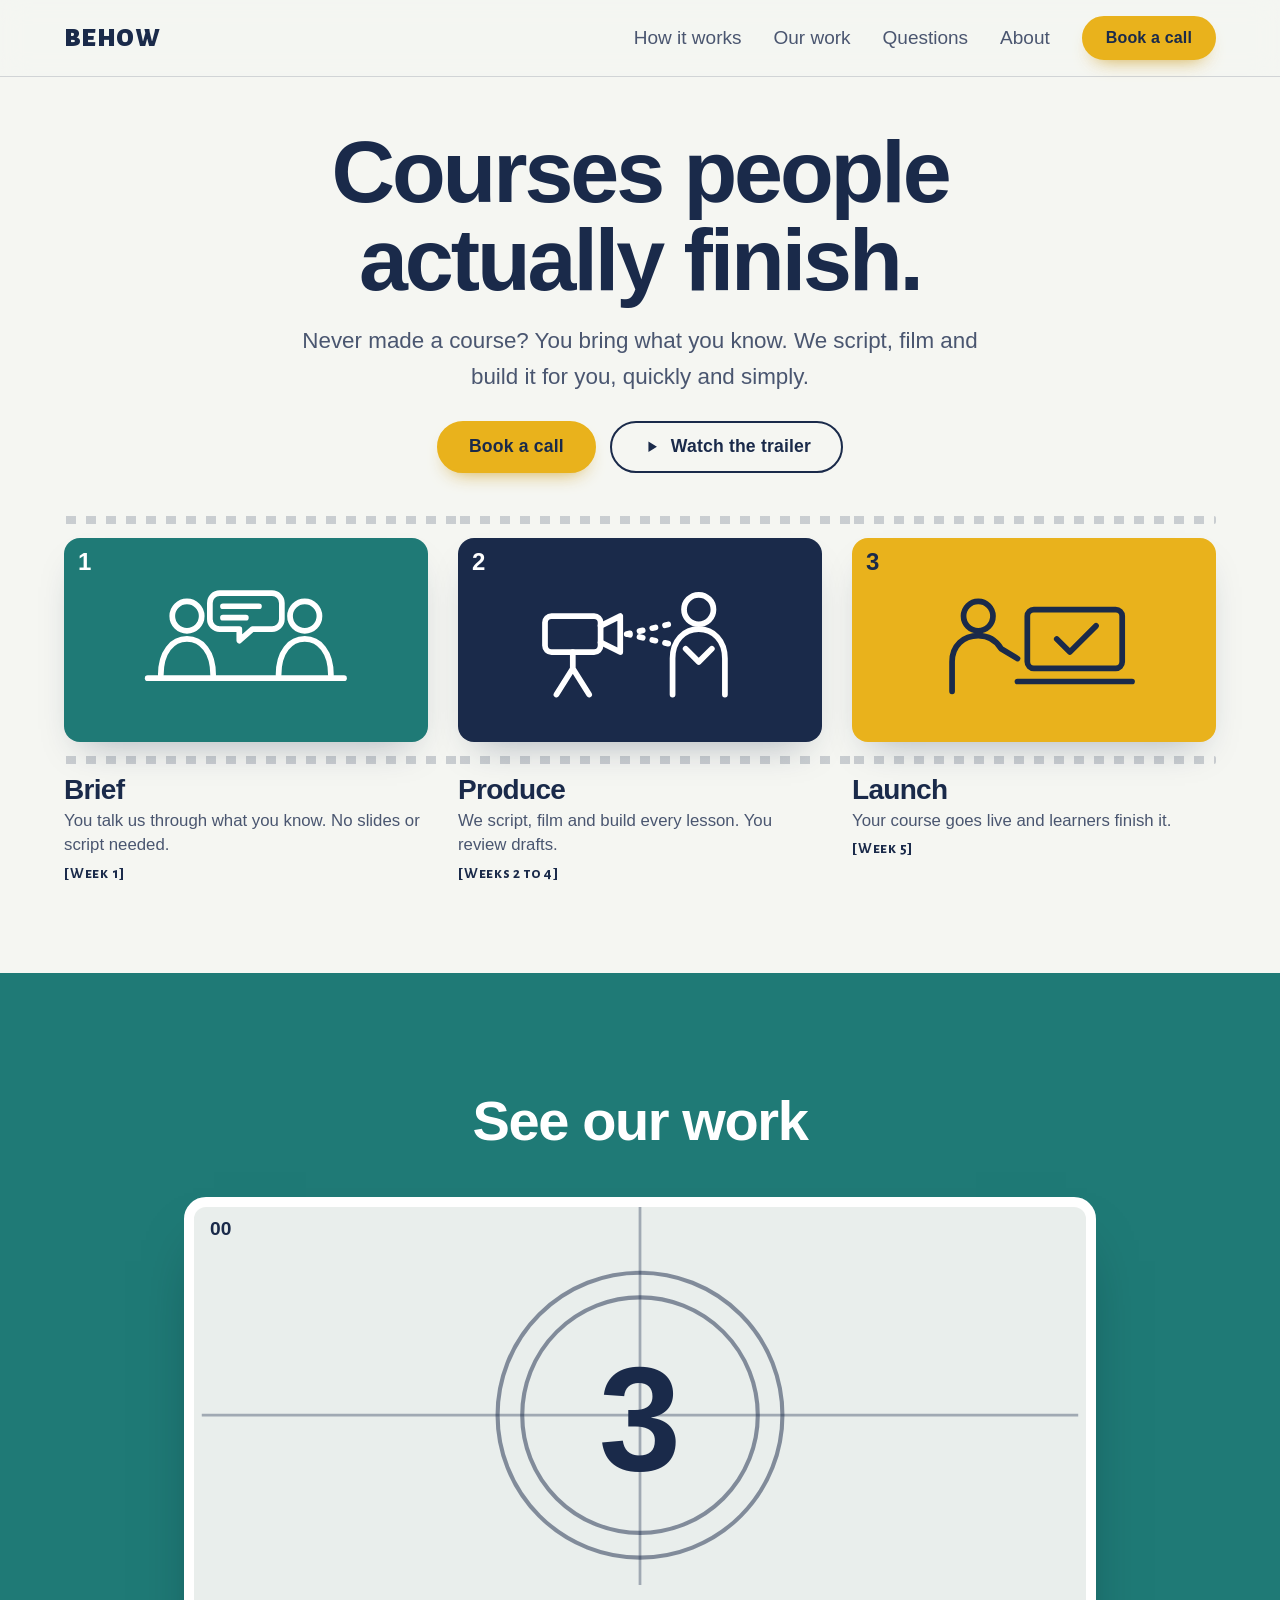
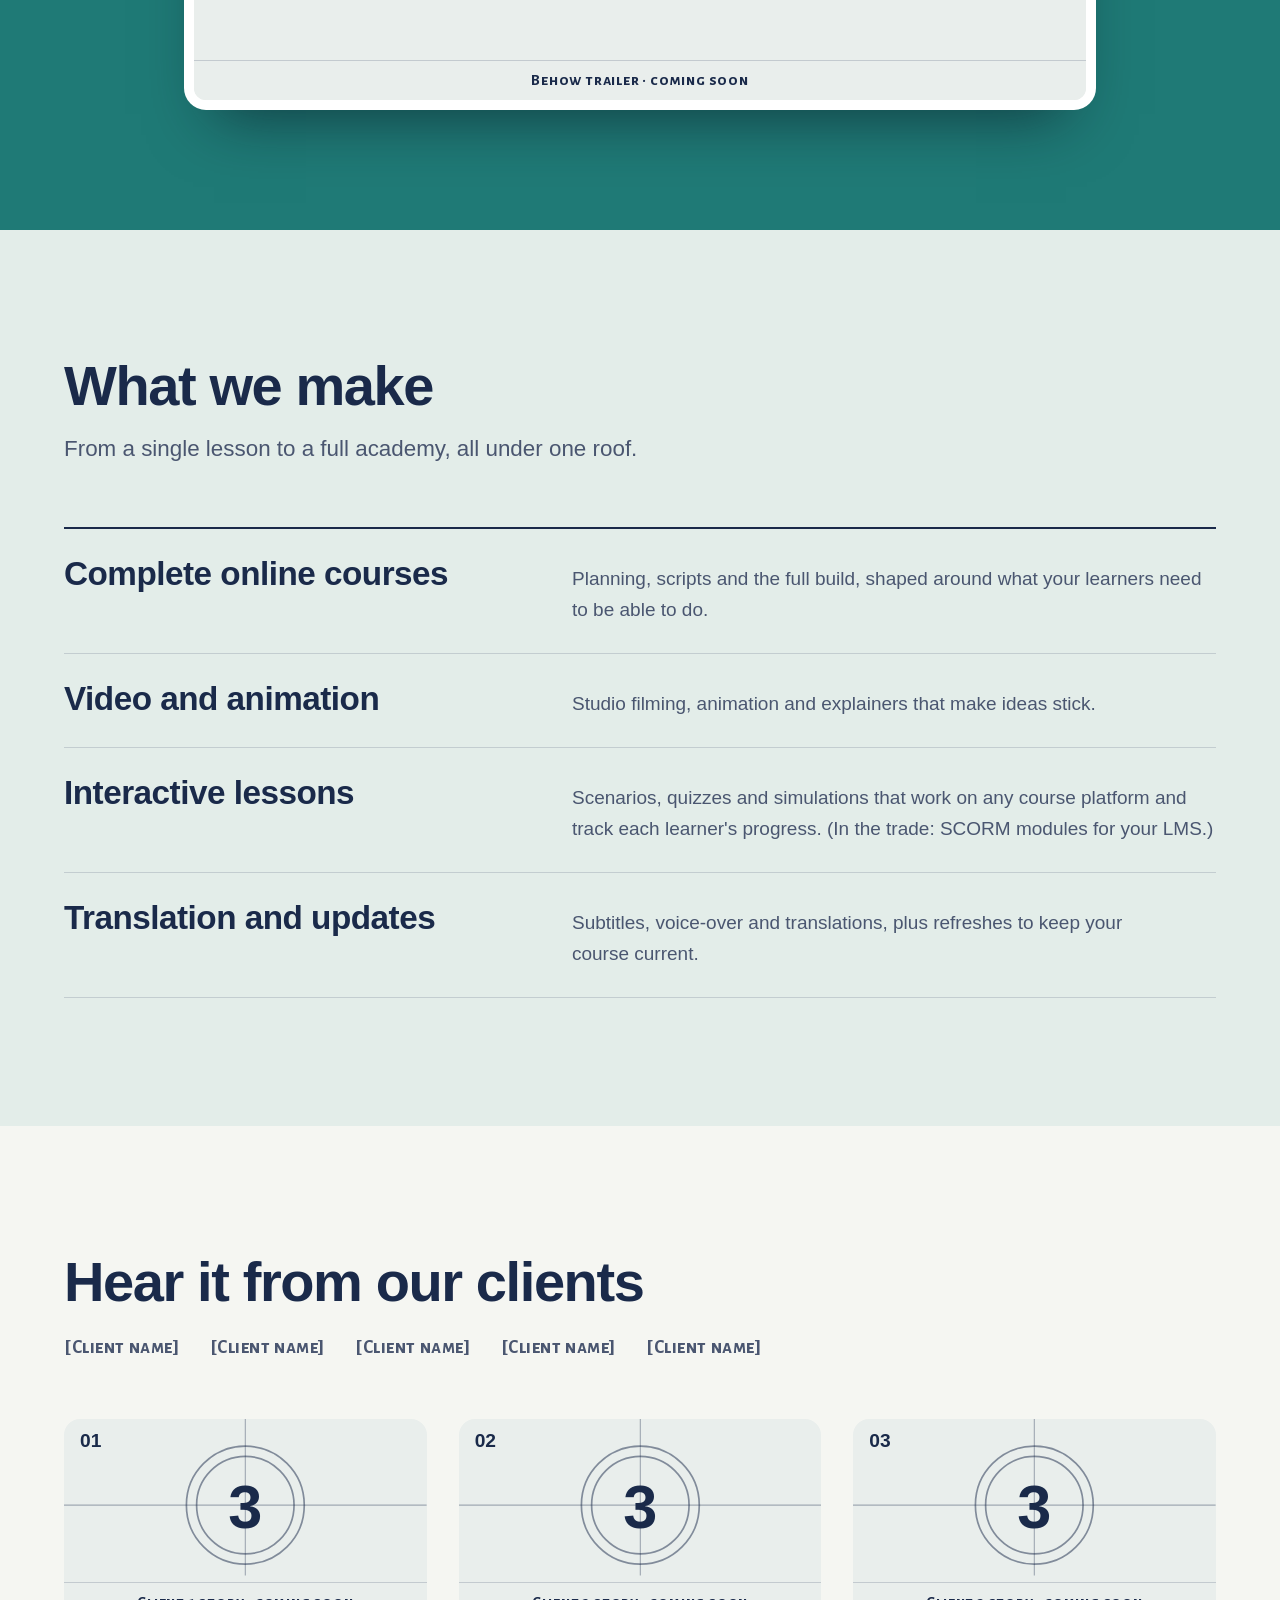
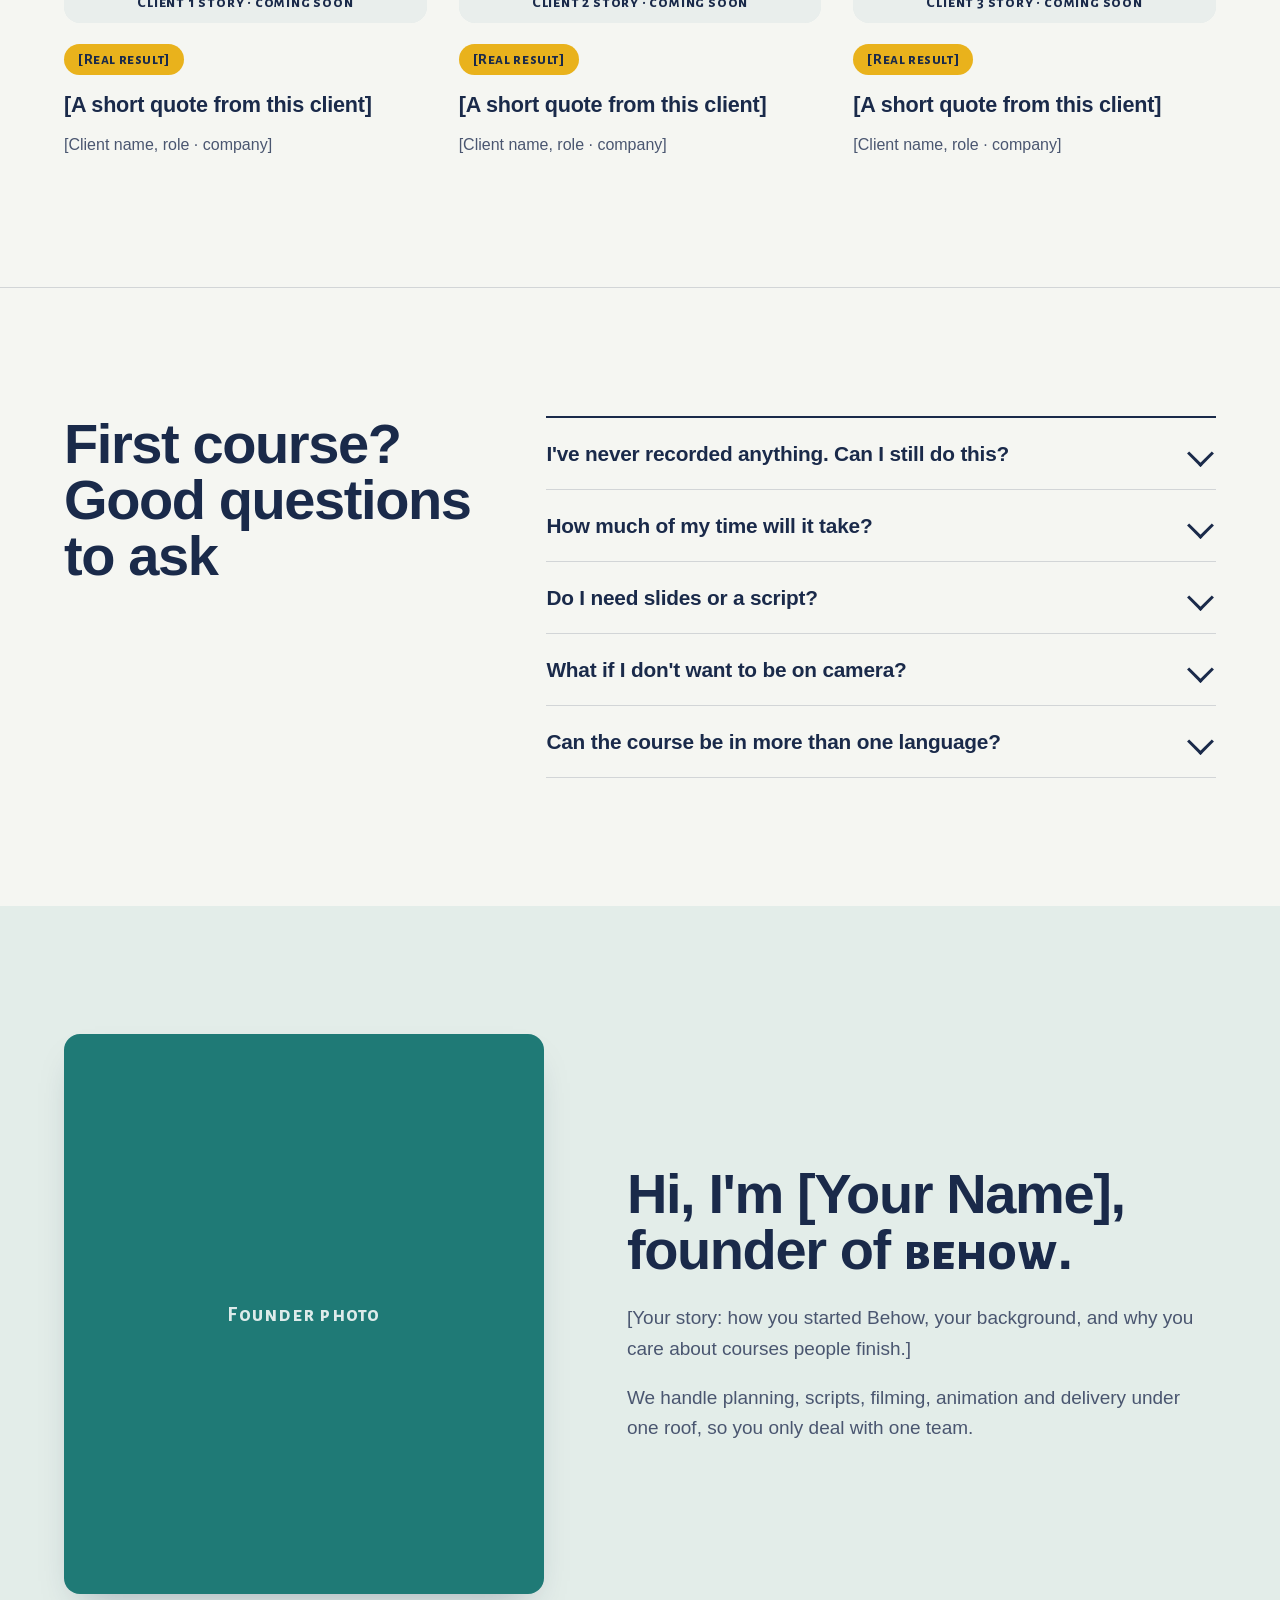
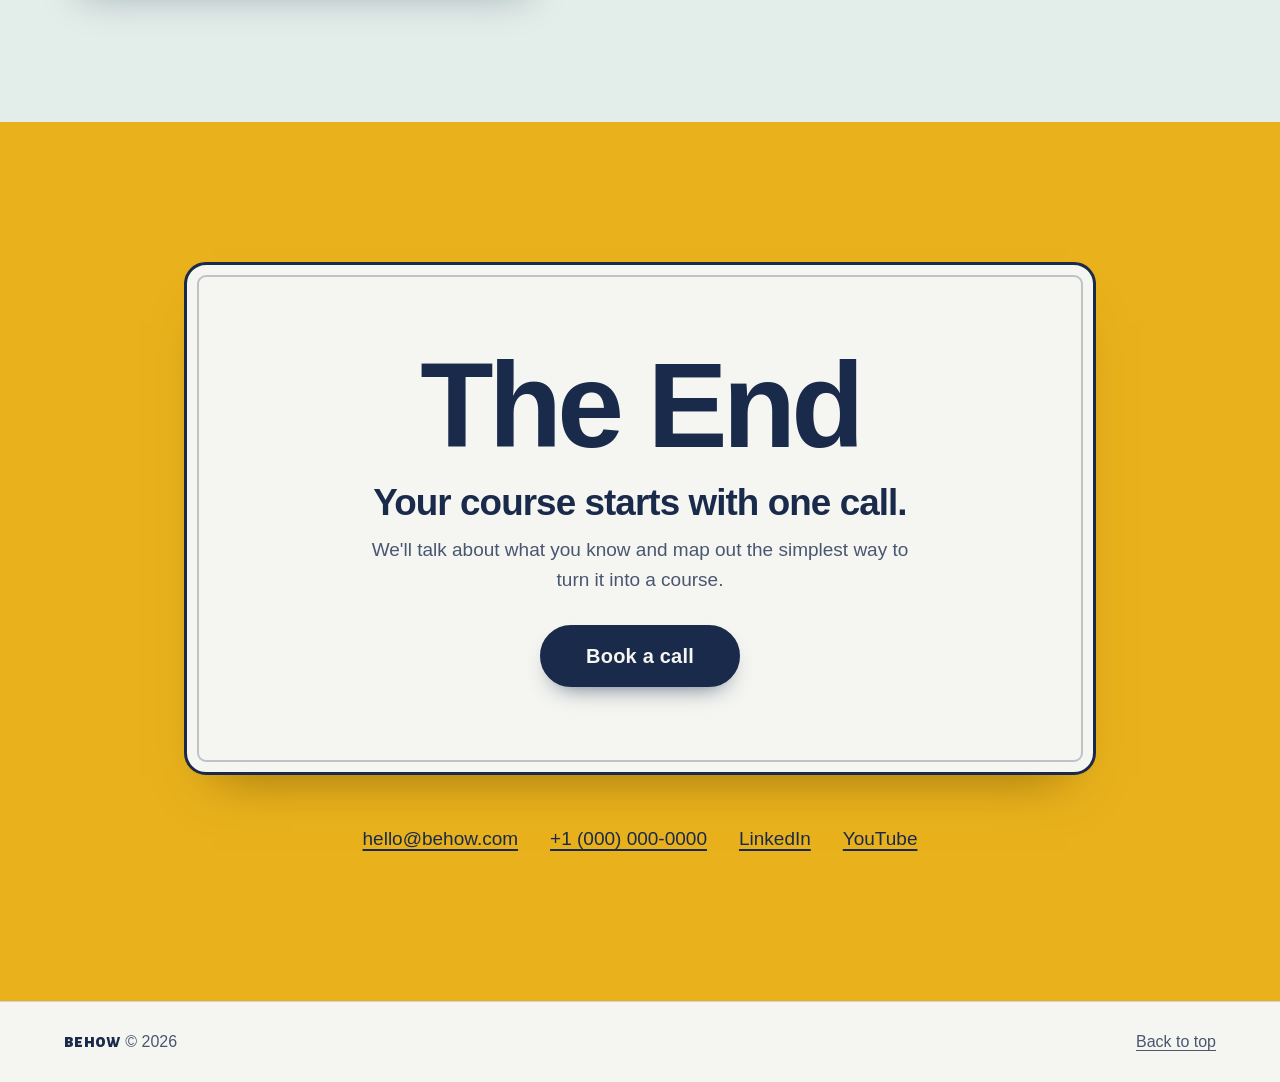
==== commit f42ebcab: "Redesign landing page as Behow "Classroom Filmstrip" world Light teaching-film identity: projector-w" ====
--- a/index.html
+++ b/index.html
@@ -3,211 +3,251 @@
 <head>
   <meta charset="utf-8">
   <meta name="viewport" content="width=device-width, initial-scale=1">
-  <!-- TODO: replace business name, description and OG image -->
-  <title>Your Studio Name | E-Learning Production</title>
-  <meta name="description" content="We produce engaging e-learning courses, training videos and interactive modules that people actually finish.">
-  <meta property="og:title" content="Your Studio Name | E-Learning Production">
-  <meta property="og:description" content="Courses people actually finish.">
+  <title>Behow | Courses people actually finish</title>
+  <meta name="description" content="Behow turns what you know into a finished online course. You bring the knowledge; we script, film and build it, quickly and simply.">
+  <meta property="og:title" content="Behow | Courses people actually finish">
+  <meta property="og:description" content="You bring the knowledge. We make the course.">
   <meta property="og:type" content="website">
+  <!-- TODO: add assets/og-image.jpg (1200x630) and use its full URL once the site is hosted -->
   <meta property="og:image" content="assets/og-image.jpg">
-  <meta name="theme-color" content="#f9f9f6">
+  <meta name="theme-color" content="#f5f6f2">
   <link rel="icon" href="assets/favicon.svg" type="image/svg+xml">
-  <link rel="preconnect" href="https://fonts.googleapis.com">
-  <link rel="preconnect" href="https://fonts.gstatic.com" crossorigin>
-  <link href="https://fonts.googleapis.com/css2?family=DM+Sans:wght@400;500;700&family=Fraunces:opsz,wght@9..144,500;9..144,600&display=swap" rel="stylesheet">
+  <link rel="preload" href="assets/fonts/bricolage-grotesque-latin.woff2" as="font" type="font/woff2" crossorigin>
   <link rel="stylesheet" href="styles.css">
-  <!-- Calendly popup widget -->
   <link href="https://assets.calendly.com/assets/external/widget.css" rel="stylesheet">
+  <script>document.documentElement.classList.add("js");</script>
 </head>
 <body>
   <a class="skip" href="#main">Skip to content</a>
 
+  <!-- Shared icon drawings -->
+  <svg width="0" height="0" class="sr-defs" aria-hidden="true" focusable="false">
+    <symbol id="i-play" viewBox="0 0 24 24"><path d="M8 5.5v13l10.5-6.5z" fill="currentColor"/></symbol>
+  </svg>
+
   <header class="nav" id="top">
-    <div class="container nav__inner">
-      <a class="brand" href="#top" aria-label="Your Studio Name, home">
-        <span class="brand__mark" aria-hidden="true">▶</span> Your Studio Name
-      </a>
-      <button class="nav__toggle" aria-expanded="false" aria-controls="menu" aria-label="Toggle menu">
+    <div class="wrap nav__inner">
+      <a class="wordmark" href="#top" aria-label="Behow, home">behow</a>
+      <button class="nav__toggle" aria-expanded="false" aria-controls="menu" aria-label="Open menu">
         <span></span><span></span><span></span>
       </button>
       <nav id="menu" class="nav__menu" aria-label="Main">
+        <a href="#how">How it works</a>
+        <a href="#work">Our work</a>
+        <a href="#questions">Questions</a>
         <a href="#about">About</a>
-        <a href="#services">Services</a>
-        <a href="#trailer">Trailer</a>
-        <a href="#success">Success</a>
-        <a class="btn btn--small" href="#contact" data-calendly>Book a call</a>
+        <a class="btn btn--small" href="#book" data-calendly>Book a call</a>
       </nav>
     </div>
   </header>
 
   <main id="main">
-    <!-- HERO -->
-    <section class="hero">
-      <div class="container">
-        <p class="eyebrow reveal">E-learning production studio</p>
-        <h1 class="reveal">Courses people
-          <span class="underline">actually finish.
-            <svg viewBox="0 0 300 20" preserveAspectRatio="none" aria-hidden="true"><path pathLength="1" d="M3 13 C 50 4, 95 17, 150 9 S 255 4, 297 11"/></svg>
-          </span>
-        </h1>
-        <p class="lead reveal">We turn complex knowledge into beautiful, interactive training that your team enjoys and remembers.</p>
-        <div class="hero__cta reveal">
-          <a class="btn" href="#trailer">▶ Watch the trailer</a>
-          <a class="btn btn--ghost" href="#contact" data-calendly>Book a call</a>
-        </div>
-      </div>
-    </section>
-
-    <!-- TRUST STRIP -->
-    <section class="trust" aria-label="Clients">
-      <div class="container trust__inner">
-        <span class="trust__label">Trusted by teams at</span>
-        <!-- TODO: replace with client names or logos -->
-        <ul class="trust__logos">
-          <li>Client One</li><li>Client Two</li><li>Client Three</li><li>Client Four</li><li>Client Five</li>
+    <!-- TITLE CARD -->
+    <section class="title-card">
+      <div class="wrap">
+        <h1>Courses people actually&nbsp;finish.</h1>
+        <p class="title-card__sub">Never made a course? You bring what you know. We script, film and build it for you, quickly and simply.</p>
+        <div class="title-card__cta">
+          <a class="btn" href="#book" data-calendly>Book a call</a>
+          <a class="btn btn--quiet" href="#work">
+            <svg class="btn__icon" aria-hidden="true"><use href="#i-play"/></svg>Watch the trailer
+          </a>
+        </div>
+      </div>
+
+      <!-- TODO: confirm the timings in each frame -->
+      <ol class="strip" id="how" aria-label="How it works in three steps">
+        <li class="frame frame--teal">
+          <div class="frame__screen">
+            <span class="frame__num" aria-hidden="true">1</span>
+            <!-- The expert talks it through with a producer -->
+            <svg viewBox="0 0 160 90" aria-hidden="true" class="frame__art">
+              <circle cx="44" cy="30" r="9"/>
+              <path d="M28 66c0-14 7-22 16-22s16 8 16 22"/>
+              <circle cx="116" cy="30" r="9"/>
+              <path d="M100 66c0-14 7-22 16-22s16 8 16 22"/>
+              <path d="M20 68h120"/>
+              <path d="M64 16h32a6 6 0 0 1 6 6v10a6 6 0 0 1-6 6H84l-8 7v-7H64a6 6 0 0 1-6-6V22a6 6 0 0 1 6-6z"/>
+              <path d="M66 24h22M66 31h14"/>
+            </svg>
+          </div>
+          <h2 class="frame__title">Brief</h2>
+          <p class="frame__ask">You talk us through what you know. No slides or script needed.</p>
+          <p class="frame__when">[Week 1]</p>
+        </li>
+        <li class="frame frame--navy">
+          <div class="frame__screen">
+            <span class="frame__num" aria-hidden="true">2</span>
+            <!-- A directed take: camera on the left, the expert in shot -->
+            <svg viewBox="0 0 160 90" aria-hidden="true" class="frame__art">
+              <rect x="22" y="30" width="34" height="22" rx="4"/>
+              <path d="M56 36l12-6v22l-12-6"/>
+              <path d="M39 52v10M39 62l-10 16M39 62l10 16"/>
+              <path d="M72 41l26-6M72 41l26 6" stroke-dasharray="2 6"/>
+              <circle cx="116" cy="26" r="9"/>
+              <path d="M100 78V56c0-11 7-18 16-18s16 7 16 18v22"/>
+              <path d="M108 50l8 8 8-8"/>
+            </svg>
+          </div>
+          <h2 class="frame__title">Produce</h2>
+          <p class="frame__ask">We script, film and build every lesson. You review drafts.</p>
+          <p class="frame__when">[Weeks 2 to 4]</p>
+        </li>
+        <li class="frame frame--mustard">
+          <div class="frame__screen">
+            <span class="frame__num" aria-hidden="true">3</span>
+            <!-- A learner reaches the end of the course -->
+            <svg viewBox="0 0 160 90" aria-hidden="true" class="frame__art">
+              <circle cx="46" cy="30" r="9"/>
+              <path d="M30 76V58c0-10 7-16 16-16 6 0 11 3 14 8l10 6"/>
+              <rect x="76" y="26" width="58" height="36" rx="4"/>
+              <path d="M70 70h70"/>
+              <path d="M94 44l8 8 16-16"/>
+            </svg>
+          </div>
+          <h2 class="frame__title">Launch</h2>
+          <p class="frame__ask">Your course goes live and learners finish it.</p>
+          <p class="frame__when">[Week 5]</p>
+        </li>
+      </ol>
+    </section>
+
+    <!-- NOW SHOWING: TRAILER -->
+    <section class="screening" id="work">
+      <div class="wrap wrap--mid">
+        <h2>See our work</h2>
+        <!-- TODO: replace data-yt with your trailer's YouTube video ID -->
+        <div class="video video--feature" data-yt="YOUTUBE_ID_TRAILER" data-frame="00" data-title="Behow trailer"></div>
+      </div>
+    </section>
+
+    <!-- WHAT WE MAKE -->
+    <section class="section section--tint" id="services">
+      <div class="wrap">
+        <div class="section__head">
+          <h2>What we make</h2>
+          <p class="lead">From a single lesson to a full academy, all under one roof.</p>
+        </div>
+        <ul class="reels">
+          <li class="reel">
+            <h3>Complete online courses</h3>
+            <p>Planning, scripts and the full build, shaped around what your learners need to be able to do.</p>
+          </li>
+          <li class="reel">
+            <h3>Video and animation</h3>
+            <p>Studio filming, animation and explainers that make ideas stick.</p>
+          </li>
+          <li class="reel">
+            <h3>Interactive lessons</h3>
+            <p>Scenarios, quizzes and simulations that work on any course platform and track each learner's progress. (In the trade: SCORM modules for your LMS.)</p>
+          </li>
+          <li class="reel">
+            <h3>Translation and updates</h3>
+            <p>Subtitles, voice-over and translations, plus refreshes to keep your course current.</p>
+          </li>
         </ul>
       </div>
     </section>
 
-    <!-- ABOUT -->
-    <section class="section" id="about">
-      <div class="container about">
-        <div class="about__photo reveal">
-          <!-- TODO: replace with your photo (assets/portrait.jpg) -->
-          <img src="assets/portrait.jpg" alt="Portrait of the founder" width="480" height="560" loading="lazy" onerror="this.style.display='none'">
-          <span class="about__photo-fallback" aria-hidden="true">Your photo</span>
-        </div>
-        <div class="about__text reveal">
-          <p class="eyebrow">Who I am</p>
-          <h2>Hi, I'm [Your Name], founder of Your Studio Name.</h2>
-          <!-- TODO: replace with your story -->
-          <p>I started this studio after years in instructional design and video production, tired of training that people clicked through and forgot. Today my team and I craft courses that teach, hold attention and prove their value.</p>
-          <p>From a single compliance module to a full academy, we handle strategy, scripting, filming, animation and delivery under one roof.</p>
-          <ul class="stats">
-            <li><strong>10+</strong><span>years experience</span></li>
-            <li><strong>150+</strong><span>courses produced</span></li>
-            <li><strong>500k</strong><span>learners reached</span></li>
-            <li><strong>60+</strong><span>happy clients</span></li>
+    <!-- CLIENT SCREENINGS -->
+    <section class="section" id="results">
+      <div class="wrap">
+        <div class="section__head">
+          <h2>Hear it from our clients</h2>
+          <!-- TODO: replace with real client names or logos -->
+          <ul class="clients__list" aria-label="Clients">
+            <li>[Client name]</li><li>[Client name]</li><li>[Client name]</li><li>[Client name]</li><li>[Client name]</li>
           </ul>
         </div>
-      </div>
-    </section>
-
-    <!-- SERVICES -->
-    <section class="section section--sage" id="services">
-      <div class="container">
-        <div class="section__head reveal">
-          <p class="eyebrow">What I do</p>
-          <h2>Everything from first idea to final lesson</h2>
-        </div>
-        <div class="cards">
-          <article class="card reveal">
-            <span class="card__num" aria-hidden="true">01</span>
-            <h3>Custom course production</h3>
-            <p>Needs analysis, storyboards, scripts and full course build, aligned to your learning goals.</p>
-          </article>
-          <article class="card reveal">
-            <span class="card__num" aria-hidden="true">02</span>
-            <h3>Training video &amp; motion</h3>
-            <p>Studio-quality filming, animation and explainer videos that make ideas stick.</p>
-          </article>
-          <article class="card reveal">
-            <span class="card__num" aria-hidden="true">03</span>
-            <h3>Interactive &amp; SCORM modules</h3>
-            <p>Scenarios, quizzes and simulations packaged for any LMS, with tracking built in.</p>
-          </article>
-          <article class="card reveal">
-            <span class="card__num" aria-hidden="true">04</span>
-            <h3>Localization &amp; updates</h3>
-            <p>Subtitles, voice-over and translations, plus ongoing refreshes to keep content current.</p>
-          </article>
-        </div>
-      </div>
-    </section>
-
-    <!-- HOW IT WORKS -->
-    <section class="section section--yellow" id="process">
-      <div class="container">
-        <div class="section__head reveal">
-          <p class="eyebrow">How it works</p>
-          <h2>Three steps. No chaos.</h2>
-        </div>
-        <ol class="steps">
-          <li class="step reveal">
-            <h3>Brief &amp; strategy</h3>
-            <p>We learn your audience, goals and content, then agree on a clear plan and timeline.</p>
-          </li>
-          <li class="step reveal">
-            <h3>Script &amp; produce</h3>
-            <p>We write, film, animate and build, sharing drafts so you stay in control.</p>
-          </li>
-          <li class="step reveal">
-            <h3>Launch &amp; measure</h3>
-            <p>We deliver to your LMS and review completion and results so the next course is even better.</p>
-          </li>
-        </ol>
-      </div>
-    </section>
-
-    <!-- TRAILER -->
-    <section class="section section--dark" id="trailer">
-      <div class="container container--narrow">
-        <div class="section__head section__head--center reveal">
-          <p class="eyebrow">Showreel</p>
-          <h2>See our work in 90 seconds</h2>
-        </div>
-        <!-- TODO: replace data-yt with your YouTube video ID -->
-        <div class="video reveal" data-yt="YOUTUBE_ID_TRAILER" data-title="Studio trailer"></div>
-      </div>
-    </section>
-
-    <!-- SUCCESS -->
-    <section class="section section--white" id="success">
-      <div class="container">
-        <div class="section__head reveal">
-          <p class="eyebrow">Customer success</p>
-          <h2>Results our clients talk about</h2>
-        </div>
-        <div class="testimonials">
-          <!-- TODO: replace IDs, names and results for each client -->
-          <figure class="testimonial reveal">
-            <div class="video" data-yt="YOUTUBE_ID_CLIENT_1" data-title="Client 1 testimonial"></div>
+        <!-- TODO: replace YouTube IDs, results, quotes and names with real ones -->
+        <div class="screenings">
+          <figure class="screening-card">
+            <div class="video" data-yt="YOUTUBE_ID_CLIENT_1" data-frame="01" data-title="Client 1 story"></div>
             <figcaption>
-              <span class="metric">92% completion rate</span>
-              <blockquote>“Our onboarding went from a chore to something new hires rave about.”</blockquote>
-              <cite>Client Name, Role · Company</cite>
+              <span class="result">[Real result]</span>
+              <blockquote>[A short quote from this client]</blockquote>
+              <cite>[Client name, role · company]</cite>
             </figcaption>
           </figure>
-          <figure class="testimonial reveal">
-            <div class="video" data-yt="YOUTUBE_ID_CLIENT_2" data-title="Client 2 testimonial"></div>
+          <figure class="screening-card">
+            <div class="video" data-yt="YOUTUBE_ID_CLIENT_2" data-frame="02" data-title="Client 2 story"></div>
             <figcaption>
-              <span class="metric">40% faster ramp-up</span>
-              <blockquote>“They understood our subject matter and made it genuinely engaging.”</blockquote>
-              <cite>Client Name, Role · Company</cite>
+              <span class="result">[Real result]</span>
+              <blockquote>[A short quote from this client]</blockquote>
+              <cite>[Client name, role · company]</cite>
             </figcaption>
           </figure>
-          <figure class="testimonial reveal">
-            <div class="video" data-yt="YOUTUBE_ID_CLIENT_3" data-title="Client 3 testimonial"></div>
+          <figure class="screening-card">
+            <div class="video" data-yt="YOUTUBE_ID_CLIENT_3" data-frame="03" data-title="Client 3 story"></div>
             <figcaption>
-              <span class="metric">12k learners in 3 months</span>
-              <blockquote>“On time, on budget, and the feedback from learners has been fantastic.”</blockquote>
-              <cite>Client Name, Role · Company</cite>
+              <span class="result">[Real result]</span>
+              <blockquote>[A short quote from this client]</blockquote>
+              <cite>[Client name, role · company]</cite>
             </figcaption>
           </figure>
         </div>
       </div>
     </section>
 
-    <!-- CONTACT -->
-    <section class="section section--yellow contact" id="contact">
-      <div class="container container--narrow reveal">
-        <p class="eyebrow">Contact</p>
-        <h2>Ready to build your next course?</h2>
-        <p class="lead">Book a free 30-minute discovery call and we'll map out the right approach for your team.</p>
-        <!-- TODO: set your Calendly URL in script.js (CALENDLY_URL) -->
-        <a class="btn btn--large" href="#contact" data-calendly>Book a discovery call</a>
-        <ul class="contact__links">
-          <li><a href="mailto:hello@yourstudio.com">hello@yourstudio.com</a></li>
+    <!-- QUESTIONS -->
+    <section class="section section--rule" id="questions">
+      <div class="wrap faq">
+        <h2>First course? Good questions to ask</h2>
+        <div class="faq__list">
+          <details>
+            <summary>I've never recorded anything. Can I still do this?</summary>
+            <p>Yes. You don't need any experience. We plan it with you, write the script and direct every take, so you only need to know your subject.</p>
+          </details>
+          <details>
+            <summary>How much of my time will it take?</summary>
+            <!-- TODO: confirm this estimate -->
+            <p>Usually one planning call, a recording session if you choose to appear on camera, and time to review drafts. We handle everything in between.</p>
+          </details>
+          <details>
+            <summary>Do I need slides or a script?</summary>
+            <p>No. We can start from notes, slides, a book or simply a conversation. Writing the script is part of our job.</p>
+          </details>
+          <details>
+            <summary>What if I don't want to be on camera?</summary>
+            <p>We can build the course with animation and voice-over instead, so it works without you on screen.</p>
+          </details>
+          <details>
+            <summary>Can the course be in more than one language?</summary>
+            <p>Yes. We add subtitles, voice-over and full translations.</p>
+          </details>
+        </div>
+      </div>
+    </section>
+
+    <!-- ABOUT -->
+    <section class="section section--tint" id="about">
+      <div class="wrap about">
+        <div class="about__photo">
+          <!-- TODO: add your photo as assets/portrait.jpg -->
+          <img src="assets/portrait.jpg" alt="Portrait of the founder of Behow" width="480" height="560" loading="lazy" onerror="this.remove()">
+          <span class="about__fallback" aria-hidden="true">Founder photo</span>
+        </div>
+        <div class="about__text">
+          <!-- TODO: replace with your name and story -->
+          <h2>Hi, I'm [Your Name], founder of <span class="sc">behow</span>.</h2>
+          <p>[Your story: how you started Behow, your background, and why you care about courses people finish.]</p>
+          <p>We handle planning, scripts, filming, animation and delivery under one roof, so you only deal with one team.</p>
+        </div>
+      </div>
+    </section>
+
+    <!-- THE END -->
+    <section class="the-end" id="book">
+      <div class="wrap wrap--mid">
+        <div class="end-card">
+          <p class="end-card__title" aria-hidden="true">The End</p>
+          <h2>Your course starts with one call.</h2>
+          <p class="end-card__sub">We'll talk about what you know and map out the simplest way to turn it into a course.</p>
+          <a class="btn btn--large btn--navy" href="#book" data-calendly>Book a call</a>
+        </div>
+        <!-- TODO: replace contact details -->
+        <ul class="the-end__links">
+          <li><a href="mailto:hello@behow.com">hello@behow.com</a></li>
           <li><a href="tel:+10000000000">+1 (000) 000-0000</a></li>
           <li><a href="https://www.linkedin.com/" rel="noopener" target="_blank">LinkedIn</a></li>
           <li><a href="https://www.youtube.com/" rel="noopener" target="_blank">YouTube</a></li>
@@ -217,11 +257,15 @@
   </main>
 
   <footer class="footer">
-    <div class="container footer__inner">
-      <span>© <span id="year"></span> Your Studio Name. All rights reserved.</span>
-      <a href="#top">Back to top ↑</a>
+    <div class="wrap footer__inner">
+      <span><span class="sc">behow</span> © <span id="year">2026</span></span>
+      <a href="#top">Back to top</a>
     </div>
   </footer>
+
+  <div class="dock">
+    <a class="btn btn--block" href="#book" data-calendly>Book a call</a>
+  </div>
 
   <script src="https://assets.calendly.com/assets/external/widget.js" async></script>
   <script src="script.js"></script>
--- a/styles.css
+++ b/styles.css
@@ -1,193 +1,299 @@
-/* ---------- Design tokens (rebrand here) ---------- */
+/* ---------- Fonts (self-hosted) ---------- */
+@font-face { font-family: "Bricolage Grotesque"; font-weight: 200 800; font-display: swap;
+  src: url("assets/fonts/bricolage-grotesque-latin.woff2") format("woff2");
+  unicode-range: U+0000-00FF, U+0131, U+0152-0153, U+02BB-02BC, U+02C6, U+02DA, U+02DC, U+0304, U+0308, U+0329, U+2000-206F, U+20AC, U+2122, U+2191, U+2193, U+2212, U+2215, U+FEFF, U+FFFD; }
+@font-face { font-family: "Bricolage Grotesque"; font-weight: 200 800; font-display: swap;
+  src: url("assets/fonts/bricolage-grotesque-latin-ext.woff2") format("woff2");
+  unicode-range: U+0100-02BA, U+02BD-02C5, U+02C7-02CC, U+02CE-02D7, U+02DD-02FF, U+1E00-1E9F, U+20A0-20AB, U+20AD-20C4, U+2C60-2C7F, U+A720-A7FF; }
+@font-face { font-family: "Alegreya Sans"; font-weight: 400; font-display: swap; src: url("assets/fonts/alegreya-sans-400-latin.woff2") format("woff2"); }
+@font-face { font-family: "Alegreya Sans"; font-weight: 400; font-style: italic; font-display: swap; src: url("assets/fonts/alegreya-sans-400-italic-latin.woff2") format("woff2"); }
+@font-face { font-family: "Alegreya Sans"; font-weight: 500; font-display: swap; src: url("assets/fonts/alegreya-sans-500-latin.woff2") format("woff2"); }
+@font-face { font-family: "Alegreya Sans"; font-weight: 700; font-display: swap; src: url("assets/fonts/alegreya-sans-700-latin.woff2") format("woff2"); }
+@font-face { font-family: "Alegreya Sans SC"; font-weight: 700; font-display: swap; src: url("assets/fonts/alegreya-sans-sc-700-latin.woff2") format("woff2"); }
+@font-face { font-family: "Alegreya Sans SC"; font-weight: 800; font-display: swap; src: url("assets/fonts/alegreya-sans-sc-800-latin.woff2") format("woff2"); }
+
+/* ---------- Tokens ---------- */
 :root {
-  --cream: #f9f9f6;
-  --white: #ffffff;
-  --ink: #02151c;          /* near-black teal: text, dark bands, buttons */
-  --muted: #536466;
-  --sage: #b4c38e;
-  --yellow: #ffde4b;
-  --accent: #e8553a;       /* coral: fills, underline, play button */
-  --accent-text: #b93720;  /* darker coral for text on light (AA contrast) */
-  --line: rgba(2, 21, 28, .14);
-  --radius: 20px;
-  --font-body: "DM Sans", "Helvetica Neue", Arial, sans-serif;
-  --font-display: "Fraunces", Georgia, "Times New Roman", serif;
-}
-
+  --screen: #f5f6f2;        /* projector-screen white: the ground */
+  --paper: #ffffff;
+  --tint: #e3ede9;          /* pale teal field */
+  --navy: #1a2a4a;          /* ink */
+  --navy-soft: #4a5670;     /* secondary text on light grounds */
+  --teal: #1f7a76;          /* frame field, white text passes AA */
+  --mustard: #e9b21c;       /* the action colour */
+  --mustard-deep: #c9950a;
+  --line: rgba(26, 42, 74, .16);
+  --radius: 16px;
+  --shadow: 0 18px 36px -18px rgba(26, 42, 74, .35);
+  --font-display: "Bricolage Grotesque", "Avenir Next Condensed", sans-serif;
+  --font-body: "Alegreya Sans", "Gill Sans", sans-serif;
+  --font-sc: "Alegreya Sans SC", "Alegreya Sans", sans-serif;
+  --ease-out: cubic-bezier(.16, 1, .3, 1);
+}
+
+/* ---------- Base ---------- */
 * { box-sizing: border-box; }
-html { scroll-behavior: smooth; scroll-padding-top: 76px; }
+html { scroll-behavior: smooth; scroll-padding-top: 84px; }
 body {
-  margin: 0;
-  background: var(--cream);
-  color: var(--ink);
-  font: 400 1.0625rem/1.65 var(--font-body);
-  -webkit-font-smoothing: antialiased;
-}
+  margin: 0; background: var(--screen); color: var(--navy);
+  font: 400 1.1875rem/1.6 var(--font-body);
+  -webkit-font-smoothing: antialiased; text-rendering: optimizeLegibility;
+}
+::selection { background: var(--mustard); color: var(--navy); }
 img { max-width: 100%; display: block; }
-a { color: inherit; }
-h1, h2, h3 { font-family: var(--font-display); font-weight: 600; line-height: 1.05; margin: 0 0 .5em; letter-spacing: -.025em; }
-h1 { font-size: clamp(2.6rem, 8vw, 5.5rem); letter-spacing: -.035em; }
-h2 { font-size: clamp(2rem, 5vw, 3.4rem); }
-h3 { font-size: 1.4rem; letter-spacing: -.01em; }
-p { margin: 0 0 1em; }
-
-.container { width: 100%; max-width: 1120px; margin-inline: auto; padding-inline: 20px; }
-.container--narrow { max-width: 880px; }
-.eyebrow { text-transform: uppercase; letter-spacing: .14em; font-size: .78rem; font-weight: 700; color: var(--accent-text); margin-bottom: 1rem; }
-.lead { font-size: clamp(1.1rem, 2vw, 1.35rem); color: var(--muted); max-width: 36em; }
-
-.skip { position: absolute; left: -999px; top: 0; background: var(--ink); color: var(--cream); padding: 8px 14px; z-index: 100; }
-.skip:focus { left: 0; }
-:focus-visible { outline: 3px solid var(--accent); outline-offset: 3px; }
-
-/* ---------- Buttons: dark pills (Alter) ---------- */
+a { color: inherit; text-underline-offset: .2em; text-decoration-thickness: .08em; }
+h1, h2, h3 { font-family: var(--font-display); font-weight: 800; line-height: 1; margin: 0; letter-spacing: -.025em; text-wrap: balance; font-variation-settings: "wdth" 85; }
+h1 { font-size: clamp(3rem, 8vw, 5.5rem); letter-spacing: -.035em; }
+h2 { font-size: clamp(2.1rem, 4.6vw, 3.5rem); }
+h3 { font-size: 1.6rem; letter-spacing: -.015em; }
+p { margin: 0 0 1em; text-wrap: pretty; }
+.sc { font-family: var(--font-sc); font-weight: 800; letter-spacing: .02em; }
+.sr-defs { position: absolute; }
+
+.wrap { width: 100%; max-width: 1200px; margin-inline: auto; padding-inline: 24px; }
+.wrap--mid { max-width: 960px; }
+.lead { font-size: clamp(1.2rem, 1.9vw, 1.4rem); color: var(--navy-soft); max-width: 34em; }
+
+.skip { position: absolute; left: -999px; top: 0; background: var(--navy); color: var(--paper); padding: 10px 16px; z-index: 100; }
+.skip:focus { left: 8px; top: 8px; }
+:focus-visible { outline: 3px solid var(--navy); outline-offset: 3px; border-radius: 6px; }
+
+/* ---------- Buttons ---------- */
 .btn {
-  display: inline-block; text-decoration: none; cursor: pointer;
-  background: var(--ink); color: var(--cream);
-  font-weight: 700; padding: 15px 30px; border-radius: 999px; border: 2px solid var(--ink);
-  transition: transform .2s, background .2s, color .2s;
-}
-.btn:hover { transform: translateY(-2px); background: var(--accent); border-color: var(--accent); color: var(--ink); }
-.btn--ghost { background: transparent; color: var(--ink); border-color: var(--ink); }
-.btn--ghost:hover { background: var(--ink); border-color: var(--ink); color: var(--cream); }
-.btn--small { padding: 10px 20px; font-size: .92rem; }
-.btn--large { padding: 19px 40px; font-size: 1.15rem; }
+  display: inline-flex; align-items: center; gap: .55em; justify-content: center;
+  min-height: 52px; padding: 0 30px; border-radius: 999px; border: 2px solid var(--mustard);
+  background: var(--mustard); color: var(--navy); text-decoration: none; cursor: pointer;
+  font: 700 1.1rem/1 var(--font-body); letter-spacing: .01em;
+  box-shadow: 0 10px 20px -12px rgba(201, 149, 10, .9);
+  transition: transform .25s var(--ease-out), background-color .2s, box-shadow .25s var(--ease-out);
+}
+.btn:hover { background: #f2c033; transform: translateY(-2px); box-shadow: 0 16px 26px -14px rgba(201, 149, 10, .95); }
+.btn:active { transform: translateY(0); }
+.btn--quiet { background: transparent; border-color: var(--navy); color: var(--navy); box-shadow: none; }
+.btn--quiet:hover { background: var(--navy); color: var(--screen); box-shadow: none; }
+.btn--navy { background: var(--navy); border-color: var(--navy); color: var(--screen); box-shadow: 0 12px 24px -14px rgba(26, 42, 74, .8); }
+.btn--navy:hover { background: #24375e; }
+.btn--small { min-height: 44px; padding: 0 22px; font-size: 1rem; }
+.btn--large { min-height: 62px; padding: 0 44px; font-size: 1.25rem; }
+.btn--block { width: 100%; }
+.btn__icon { width: 1.1em; height: 1.1em; }
 
 /* ---------- Nav ---------- */
-.nav { position: sticky; top: 0; z-index: 50; background: rgba(249, 249, 246, .9); backdrop-filter: blur(12px); border-bottom: 1px solid var(--line); }
-.nav__inner { display: flex; align-items: center; justify-content: space-between; height: 72px; }
-.brand { text-decoration: none; font: 600 1.4rem var(--font-display); letter-spacing: -.02em; display: flex; align-items: center; gap: .55rem; }
-.brand__mark { background: var(--accent); color: var(--ink); width: 28px; height: 28px; border-radius: 50%; display: grid; place-items: center; font-size: .65rem; padding-left: 2px; }
-.nav__menu { display: flex; align-items: center; gap: 30px; }
-.nav__menu a:not(.btn) { text-decoration: none; color: var(--muted); font-weight: 500; transition: color .2s; }
-.nav__menu a:not(.btn):hover { color: var(--ink); }
-.nav__toggle { display: none; background: none; border: 0; padding: 10px; cursor: pointer; }
-.nav__toggle span { display: block; width: 24px; height: 2px; background: var(--ink); margin: 5px 0; transition: transform .2s, opacity .2s; }
-
-/* ---------- Hero ---------- */
-.hero { padding-block: clamp(72px, 12vw, 150px) clamp(56px, 8vw, 96px); text-align: center; }
-.hero h1 { max-width: 12em; margin-inline: auto; }
-.hero .lead { margin-inline: auto; }
-.hero__cta { display: flex; flex-wrap: wrap; justify-content: center; gap: 14px; margin-top: 2.25rem; }
-.underline { position: relative; display: inline-block; white-space: nowrap; }
-.underline svg { position: absolute; left: -2%; bottom: -.14em; width: 104%; height: .32em; overflow: visible; }
-.underline path { fill: none; stroke: var(--accent); stroke-width: 5; stroke-linecap: round; stroke-dasharray: 1; stroke-dashoffset: 1; animation: draw 1.1s .5s ease forwards; }
-@keyframes draw { to { stroke-dashoffset: 0; } }
-
-/* ---------- Trust strip ---------- */
-.trust { border-block: 1px solid var(--line); background: var(--white); padding-block: 28px; }
-.trust__inner { display: flex; flex-wrap: wrap; align-items: center; justify-content: center; gap: 14px 40px; }
-.trust__label { font-size: .85rem; color: var(--muted); }
-.trust__logos { list-style: none; margin: 0; padding: 0; display: flex; flex-wrap: wrap; justify-content: center; gap: 12px 36px; font: 600 1.2rem var(--font-display); color: var(--muted); }
-
-/* ---------- Bands ---------- */
-.section { padding-block: clamp(72px, 11vw, 130px); }
-.section--sage { background: var(--sage); }
-.section--white { background: var(--white); }
-.section--yellow { background: var(--yellow); }
-.section--dark { background: var(--ink); color: var(--cream); }
-.section--dark .eyebrow { color: var(--yellow); }
-.section--dark .lead { color: rgba(249, 249, 246, .72); }
-.section--sage .eyebrow, .section--yellow .eyebrow { color: var(--ink); }
-.section__head { margin-bottom: 3.25rem; max-width: 760px; }
-.section__head--center { margin-inline: auto; text-align: center; }
-
-/* ---------- About ---------- */
+.nav { position: sticky; top: 0; z-index: 50; background: rgba(245, 246, 242, .94); border-bottom: 1px solid var(--line); }
+@supports (backdrop-filter: blur(1px)) { .nav { background: rgba(245, 246, 242, .82); backdrop-filter: saturate(1.4) blur(14px); } }
+.nav__inner { display: flex; align-items: center; justify-content: space-between; height: 76px; }
+.wordmark { font: 800 2rem/1 var(--font-sc); letter-spacing: .015em; text-decoration: none; color: var(--navy); padding-bottom: 4px; }
+.nav__menu { display: flex; align-items: center; gap: 32px; }
+.nav__menu a:not(.btn) { text-decoration: none; font-weight: 500; color: var(--navy-soft); transition: color .2s; }
+.nav__menu a:not(.btn):hover { color: var(--navy); text-decoration: underline; }
+.nav__toggle { display: none; background: none; border: 0; width: 48px; height: 48px; padding: 12px; cursor: pointer; }
+.nav__toggle span { display: block; height: 2px; background: var(--navy); margin: 5px 0; border-radius: 2px; transition: transform .25s var(--ease-out), opacity .2s; }
+
+/* ---------- Title card (hero) ---------- */
+.title-card { padding-block: clamp(36px, 4vw, 52px) clamp(56px, 7vw, 96px); text-align: center; overflow: hidden; }
+.title-card h1 { max-width: 11.5em; margin-inline: auto; }
+.title-card__sub { font-size: clamp(1.2rem, 1.9vw, 1.4rem); color: var(--navy-soft); max-width: 32em; margin: 1.2rem auto 0; }
+.title-card__cta { display: flex; flex-wrap: wrap; justify-content: center; gap: 14px; margin-top: 1.6rem; }
+
+/* The strip: three numbered frames on a run of film, advancing one frame at a time */
+.strip {
+  --gap: clamp(16px, 2.4vw, 32px);
+  list-style: none; width: calc(100% - 48px); max-width: 1152px; margin: clamp(32px, 3.4vw, 44px) auto 0; padding: 0;
+  display: grid; grid-template-columns: repeat(3, 1fr); gap: var(--gap);
+  text-align: left; position: relative;
+}
+.frame { position: relative; container-type: inline-size; padding-top: 22px; }
+.frame::before, .frame::after {
+  content: ""; position: absolute; left: 0; right: calc(-1 * var(--gap)); height: 8px;
+  background: linear-gradient(90deg, rgba(26, 42, 74, .2) 0 10px, transparent 10px 20px) 2px 0 / 20px 8px repeat-x;
+  border-radius: 2px;
+}
+.frame:last-child::before, .frame:last-child::after { right: 0; }
+.frame::before { top: 0; }
+.frame::after { top: calc(22px + 100cqw * 9 / 16 + 14px); }
+.frame__screen {
+  position: relative; aspect-ratio: 16 / 9; border-radius: var(--radius); overflow: hidden;
+  box-shadow: var(--shadow); display: grid; place-items: center;
+}
+.frame--teal .frame__screen { background: var(--teal); }
+.frame--navy .frame__screen { background: var(--navy); }
+.frame--mustard .frame__screen { background: var(--mustard); }
+.frame__art { width: 72%; height: auto; fill: none; stroke: #fff; stroke-width: 3.5; stroke-linecap: round; stroke-linejoin: round; }
+.frame--mustard .frame__art { stroke: var(--navy); }
+.frame__num {
+  position: absolute; left: 14px; top: 12px; font: 800 1.5rem/1 var(--font-display);
+  color: #fff; font-variant-numeric: tabular-nums;
+}
+.frame--mustard .frame__num { color: var(--navy); }
+.frame__title { font-size: 1.75rem; margin-top: 2.1rem; }
+.frame__ask { color: var(--navy-soft); margin: .3rem 0 0; font-size: 1.05rem; line-height: 1.45; }
+.frame__when { margin: .45rem 0 0; font: 700 .95rem/1.2 var(--font-sc); letter-spacing: .05em; color: var(--navy); }
+
+/* Filmstrip advance: the run of frames pulls in one full frame per step */
+.js .strip { animation: advance .84s steps(3, jump-none) .15s both; }
+@keyframes frame-in { from { transform: translateX(40px); } to { transform: none; } }
+@keyframes advance { from { transform: translateX(calc(2 * (100% + var(--gap)) / 3)); } to { transform: none; } }
+
+/* ---------- Client names (with the client stories) ---------- */
+.clients__list { list-style: none; margin: 1.6rem 0 0; padding: 0; display: flex; flex-wrap: wrap; gap: 8px 30px; font: 700 1.2rem/1.2 var(--font-sc); letter-spacing: .03em; color: var(--navy-soft); }
+
+/* ---------- Screening (trailer on a teal field) ---------- */
+.screening { background: var(--teal); color: #fff; padding-block: clamp(72px, 10vw, 120px); text-align: center; }
+.screening h2 { margin-bottom: clamp(32px, 4vw, 48px); }
+
+/* ---------- Video facades ---------- */
+.video {
+  position: relative; aspect-ratio: 16 / 9; width: 100%; overflow: hidden; cursor: pointer;
+  background: var(--navy); border-radius: var(--radius);
+}
+.video::before {
+  content: ""; position: absolute; inset: 0;
+  background: radial-gradient(120% 90% at 30% 20%, rgba(255,255,255,.14), transparent 60%);
+}
+.video--feature { border: 10px solid var(--paper); border-radius: 22px; box-shadow: 0 34px 60px -30px rgba(10, 30, 40, .7); }
+.video img { position: absolute; inset: 0; width: 100%; height: 100%; object-fit: cover; transition: transform .6s var(--ease-out); }
+.video:hover img { transform: scale(1.03); }
+.video__play {
+  position: absolute; inset: 0; margin: auto; width: 84px; height: 84px; border-radius: 50%; border: 0;
+  background: var(--mustard); color: var(--navy); cursor: pointer; display: grid; place-items: center;
+  box-shadow: 0 12px 24px -10px rgba(0,0,0,.5); transition: transform .3s var(--ease-out);
+}
+.video__play svg { width: 36px; height: 36px; margin-left: 4px; }
+.video:hover .video__play { transform: scale(1.08); }
+.video__play:focus-visible { outline: 3px solid var(--paper); outline-offset: 4px; }
+.video__note { position: absolute; left: 0; right: 0; bottom: 14px; text-align: center; color: rgba(255,255,255,.82); font-size: .95rem; }
+.video.is-pending { background: #e9eeec; cursor: default; }
+.video.is-pending::before { display: none; }
+.video__leader { position: absolute; inset: 0; width: 100%; height: 100%; color: var(--navy); }
+.video__leader .ring { fill: none; stroke: currentColor; stroke-width: 1.5; opacity: .5; }
+.video__leader .hair { stroke: currentColor; stroke-width: 1; opacity: .35; }
+.video__leader text { font: 800 54px var(--font-display); fill: currentColor; }
+.video.is-pending .video__note { color: var(--navy); font: 700 1rem/1.2 var(--font-sc); letter-spacing: .05em; bottom: 0; margin: 0; padding: 10px 12px; background: #e9eeec; border-top: 1px solid rgba(26, 42, 74, .18); }
+.video__corner { position: absolute; left: 16px; top: 12px; font: 800 1.2rem/1 var(--font-display); color: var(--navy); z-index: 1; }
+.video iframe { position: absolute; inset: 0; width: 100%; height: 100%; border: 0; }
+
+/* ---------- Sections ---------- */
+.section { padding-block: clamp(80px, 10vw, 128px); }
+.section--tint { background: var(--tint); }
+.section--rule { border-top: 1px solid var(--line); }
+.section__head { margin-bottom: clamp(40px, 5vw, 60px); max-width: 780px; }
+.section__head .lead { margin: 1.1rem 0 0; }
+
+
+/* Reels (services) */
+.reels { list-style: none; margin: 0; padding: 0; border-top: 2px solid var(--navy); }
+.reel { display: grid; gap: 8px 48px; padding-block: 28px; border-bottom: 1px solid var(--line); }
+.reel h3 { font-size: clamp(1.6rem, 2.6vw, 2.1rem); }
+.reel p { margin: 0; color: var(--navy-soft); max-width: 38em; }
+
+/* Client screenings */
+.screenings { display: grid; gap: 32px; }
+.screening-card { margin: 0; }
+.screening-card figcaption { padding-top: 20px; }
+.result { display: inline-block; background: var(--mustard); color: var(--navy); font: 700 .95rem/1 var(--font-sc); letter-spacing: .04em; padding: 8px 14px; border-radius: 999px; }
+.screening-card blockquote { margin: 16px 0 10px; font: 600 1.35rem/1.3 var(--font-display); letter-spacing: -.01em; }
+.screening-card cite { color: var(--navy-soft); font-style: normal; font-size: 1rem; }
+
+/* FAQ */
+.faq { display: grid; gap: 40px; }
+.faq h2 { max-width: 10em; }
+.faq__list { border-top: 2px solid var(--navy); }
+.faq details { border-bottom: 1px solid var(--line); }
+.faq summary {
+  list-style: none; cursor: pointer; padding: 22px 48px 22px 0; position: relative;
+  font: 700 1.3rem/1.3 var(--font-display); letter-spacing: -.01em;
+}
+.faq summary::-webkit-details-marker { display: none; }
+.faq summary::after {
+  content: ""; position: absolute; right: 6px; top: 50%; width: 16px; height: 16px; margin-top: -10px;
+  border-right: 3px solid var(--navy); border-bottom: 3px solid var(--navy); transform: rotate(45deg);
+  transition: transform .3s var(--ease-out);
+}
+.faq details[open] summary::after { transform: rotate(-135deg); margin-top: -2px; }
+.faq summary:hover { color: var(--teal); }
+.faq details p { color: var(--navy-soft); max-width: 40em; padding-bottom: 22px; margin: 0; }
+
+/* About */
 .about { display: grid; gap: 48px; align-items: center; }
-.about__photo { position: relative; aspect-ratio: 6 / 7; border-radius: var(--radius); overflow: hidden; background: var(--sage); }
+.about__photo { position: relative; aspect-ratio: 6 / 7; border-radius: var(--radius); overflow: hidden; background: var(--teal); box-shadow: var(--shadow); max-width: 480px; }
 .about__photo img { position: absolute; inset: 0; width: 100%; height: 100%; object-fit: cover; z-index: 1; }
-.about__photo-fallback { position: absolute; inset: 0; display: grid; place-items: center; color: var(--ink); font-family: var(--font-display); font-size: 1.4rem; }
-.about__text p { color: var(--muted); }
-.stats { list-style: none; padding: 0; margin: 2.25rem 0 0; display: grid; grid-template-columns: repeat(2, 1fr); gap: 24px 20px; border-top: 1px solid var(--line); padding-top: 1.75rem; }
-.stats strong { display: block; font: 600 2.6rem/1 var(--font-display); letter-spacing: -.03em; }
-.stats span { color: var(--muted); font-size: .92rem; }
-
-/* ---------- Cards ---------- */
-.cards { display: grid; gap: 20px; }
-.card { background: var(--cream); border-radius: var(--radius); padding: 30px; transition: transform .25s; }
-.card:hover { transform: translateY(-4px); }
-.card p { color: var(--muted); margin: 0; }
-.card__num { display: block; font: 600 1rem var(--font-display); color: var(--accent-text); margin-bottom: 2.25rem; }
-
-/* ---------- How it works ---------- */
-.steps { list-style: none; margin: 0; padding: 0; display: grid; gap: 20px; counter-reset: step; }
-.step { background: var(--white); border-radius: var(--radius); padding: 32px; }
-.step::before { counter-increment: step; content: counter(step); display: grid; place-items: center; width: 44px; height: 44px; border-radius: 50%; background: var(--ink); color: var(--yellow); font: 600 1.2rem var(--font-display); margin-bottom: 1.5rem; }
-.step p { color: var(--muted); margin: 0; }
-.section--yellow .step p { color: var(--muted); }
-
-/* ---------- Video facade ---------- */
-.video {
-  position: relative; aspect-ratio: 16 / 9; width: 100%;
-  border-radius: var(--radius); overflow: hidden; cursor: pointer;
-  background: linear-gradient(135deg, #123039, #02151c);
-}
-.video img { position: absolute; inset: 0; width: 100%; height: 100%; object-fit: cover; opacity: .9; transition: opacity .2s, transform .4s; }
-.video:hover img { opacity: 1; transform: scale(1.03); }
-.video__play {
-  position: absolute; inset: 0; margin: auto; width: 76px; height: 76px; border-radius: 50%;
-  background: var(--accent); color: var(--ink); border: 0; font-size: 1.5rem; cursor: pointer;
-  display: grid; place-items: center; padding-left: 4px; transition: transform .2s;
-}
-.video:hover .video__play { transform: scale(1.1); }
-.video iframe { position: absolute; inset: 0; width: 100%; height: 100%; border: 0; }
-
-/* ---------- Testimonials ---------- */
-.testimonials { display: grid; gap: 28px; }
-.testimonial { margin: 0; background: var(--cream); border-radius: var(--radius); overflow: hidden; }
-.testimonial .video { border-radius: 0; }
-.testimonial figcaption { padding: 24px; }
-.metric { display: inline-block; background: var(--yellow); color: var(--ink); font-weight: 700; font-size: .85rem; padding: 4px 14px; border-radius: 999px; }
-.testimonial blockquote { margin: 16px 0 10px; font: 500 1.2rem/1.35 var(--font-display); }
-.testimonial cite { color: var(--muted); font-size: .9rem; font-style: normal; }
-
-/* ---------- Contact ---------- */
-.contact { text-align: center; }
-.contact .lead { margin-inline: auto; margin-bottom: 2.25rem; color: var(--ink); opacity: .8; }
-.contact__links { list-style: none; padding: 0; margin: 2.5rem 0 0; display: flex; flex-wrap: wrap; justify-content: center; gap: 12px 28px; font-weight: 500; }
-.contact__links a { text-underline-offset: 4px; }
-.contact__links a:hover { text-decoration: none; }
-
-/* ---------- Footer ---------- */
-.footer { background: var(--ink); color: rgba(249, 249, 246, .7); padding-block: 28px; font-size: .92rem; }
-.footer__inner { display: flex; flex-wrap: wrap; justify-content: space-between; gap: 12px; }
-.footer a:hover { color: var(--yellow); }
-
-/* ---------- Scroll reveal ---------- */
-.js .reveal { opacity: 0; transform: translateY(24px); transition: opacity .7s ease, transform .7s ease; }
-.js .reveal.is-visible { opacity: 1; transform: none; }
+.about__fallback { position: absolute; inset: 0; display: grid; place-items: center; color: rgba(255,255,255,.85); font: 700 1.3rem var(--font-sc); letter-spacing: .06em; }
+.about__text h2 { margin-bottom: 24px; }
+.about__text h2 .sc { font-size: .92em; letter-spacing: .01em; }
+.about__text p { color: var(--navy-soft); max-width: 34em; }
+
+/* The End */
+.the-end { background: var(--mustard); padding-block: clamp(88px, 11vw, 140px); text-align: center; }
+.end-card {
+  position: relative; aspect-ratio: 16 / 9; display: flex; flex-direction: column; align-items: center; justify-content: center;
+  background: var(--screen); border: 3px solid var(--navy); border-radius: 22px; padding: clamp(32px, 5vw, 64px);
+  box-shadow: 0 30px 50px -30px rgba(90, 60, 0, .55), inset 0 0 0 10px var(--screen), inset 0 0 0 12px rgba(26, 42, 74, .25);
+}
+.end-card__title { font: 800 clamp(4rem, 11vw, 7.5rem)/.9 var(--font-display); letter-spacing: -.04em; margin: 0 0 .22em; font-variation-settings: "wdth" 85; }
+.end-card h2 { font-size: clamp(1.6rem, 3vw, 2.3rem); max-width: 16em; }
+.end-card__sub { color: var(--navy-soft); max-width: 30em; margin: .8rem auto 1.8rem; }
+.the-end__links { list-style: none; padding: 0; margin: 2.6rem 0 0; display: flex; flex-wrap: wrap; justify-content: center; gap: 4px 12px; font-weight: 500; }
+.the-end__links a { display: inline-flex; align-items: center; min-height: 44px; padding-inline: 10px; }
+.the-end__links a:hover { text-decoration: none; }
+
+/* Footer */
+.footer { background: var(--screen); border-top: 1px solid var(--line); padding-block: 18px; font-size: 1rem; color: var(--navy-soft); }
+.footer__inner { display: flex; flex-wrap: wrap; align-items: center; justify-content: space-between; gap: 8px; }
+.footer .sc { color: var(--navy); font-size: 1.15rem; }
+.footer a { display: inline-flex; align-items: center; min-height: 44px; }
+
+/* Mobile booking dock */
+.dock { display: none; }
 
 /* ---------- Breakpoints ---------- */
-@media (min-width: 640px) {
-  .cards { grid-template-columns: repeat(2, 1fr); }
+@media (min-width: 720px) {
+  .screenings { grid-template-columns: repeat(3, 1fr); }
+  .reel { grid-template-columns: minmax(240px, 1fr) 1.4fr; align-items: baseline; }
 }
 @media (min-width: 900px) {
-  .about { grid-template-columns: 5fr 6fr; }
-  .stats { grid-template-columns: repeat(4, 1fr); }
-  .steps { grid-template-columns: repeat(3, 1fr); }
-  .testimonials { grid-template-columns: repeat(3, 1fr); }
-}
-@media (min-width: 1024px) {
-  .cards { grid-template-columns: repeat(4, 1fr); }
-}
-@media (max-width: 760px) {
+  .faq { grid-template-columns: 1fr 1.6fr; gap: 64px; align-items: start; }
+  .about { grid-template-columns: 5fr 6fr; gap: 72px; }
+}
+@media (max-width: 860px) {
   .nav__toggle { display: block; }
   .nav__menu {
-    position: absolute; top: 72px; left: 0; right: 0; flex-direction: column; align-items: stretch; gap: 0;
-    background: var(--cream); border-bottom: 1px solid var(--line); padding: 8px 20px 22px;
-    display: none;
+    position: absolute; top: 76px; left: 0; right: 0; flex-direction: column; align-items: stretch; gap: 0;
+    background: var(--screen); border-bottom: 1px solid var(--line); padding: 4px 24px 24px; display: none;
   }
   .nav__menu.is-open { display: flex; }
-  .nav__menu a:not(.btn) { padding: 15px 0; border-bottom: 1px solid var(--line); }
-  .nav__menu .btn { margin-top: 18px; text-align: center; }
+  .nav__menu a:not(.btn) { padding: 14px 0; border-bottom: 1px solid var(--line); }
+  .nav__menu .btn { margin-top: 18px; }
   .nav__toggle[aria-expanded="true"] span:nth-child(1) { transform: translateY(7px) rotate(45deg); }
   .nav__toggle[aria-expanded="true"] span:nth-child(2) { opacity: 0; }
   .nav__toggle[aria-expanded="true"] span:nth-child(3) { transform: translateY(-7px) rotate(-45deg); }
-  .underline { white-space: normal; }
+}
+@media (max-width: 720px) {
+  body { padding-bottom: 84px; }
+  .strip { grid-template-columns: 1fr; gap: 14px; margin-top: 48px; padding-block: 0; }
+  .frame { padding-top: 0; }
+  .frame::before, .frame::after { display: none; }
+  .frame { display: grid; grid-template-columns: 132px 1fr; column-gap: 16px; align-items: center; }
+  .frame__screen { grid-row: span 3; align-self: start; border-radius: 12px; box-shadow: 0 10px 20px -14px rgba(26, 42, 74, .45); }
+  .frame__num { left: 9px; top: 7px; font-size: 1.05rem; }
+  .frame__title { font-size: 1.4rem; margin-top: 0; align-self: end; }
+  .frame__ask { font-size: 1.02rem; align-self: start; }
+  .frame__when { margin-top: .25rem; }
+  .js .strip { animation: none; }
+  .js .frame { animation: frame-in .36s steps(2, jump-none) both; }
+  .js .frame:nth-child(2) { animation-delay: .12s; }
+  .js .frame:nth-child(3) { animation-delay: .24s; }
+  .dock { transform: translateY(110%); }
+  .dock.is-shown { transform: none; }
+  .dock {
+    display: block; position: fixed; left: 0; right: 0; bottom: 0; z-index: 60;
+    padding: 12px 16px calc(12px + env(safe-area-inset-bottom));
+    background: rgba(245, 246, 242, .96); border-top: 1px solid var(--line);
+  }
+  .dock { transition: transform .35s var(--ease-out); }
+  .dock.is-shown.is-hidden { transform: translateY(110%); }
+  .end-card { aspect-ratio: auto; padding: 44px 22px; }
 }
 @media (prefers-reduced-motion: reduce) {
   html { scroll-behavior: auto; }
   *, *::before, *::after { transition: none !important; animation: none !important; }
-  .js .reveal { opacity: 1; transform: none; }
-  .underline path { stroke-dashoffset: 0; }
-}
+}
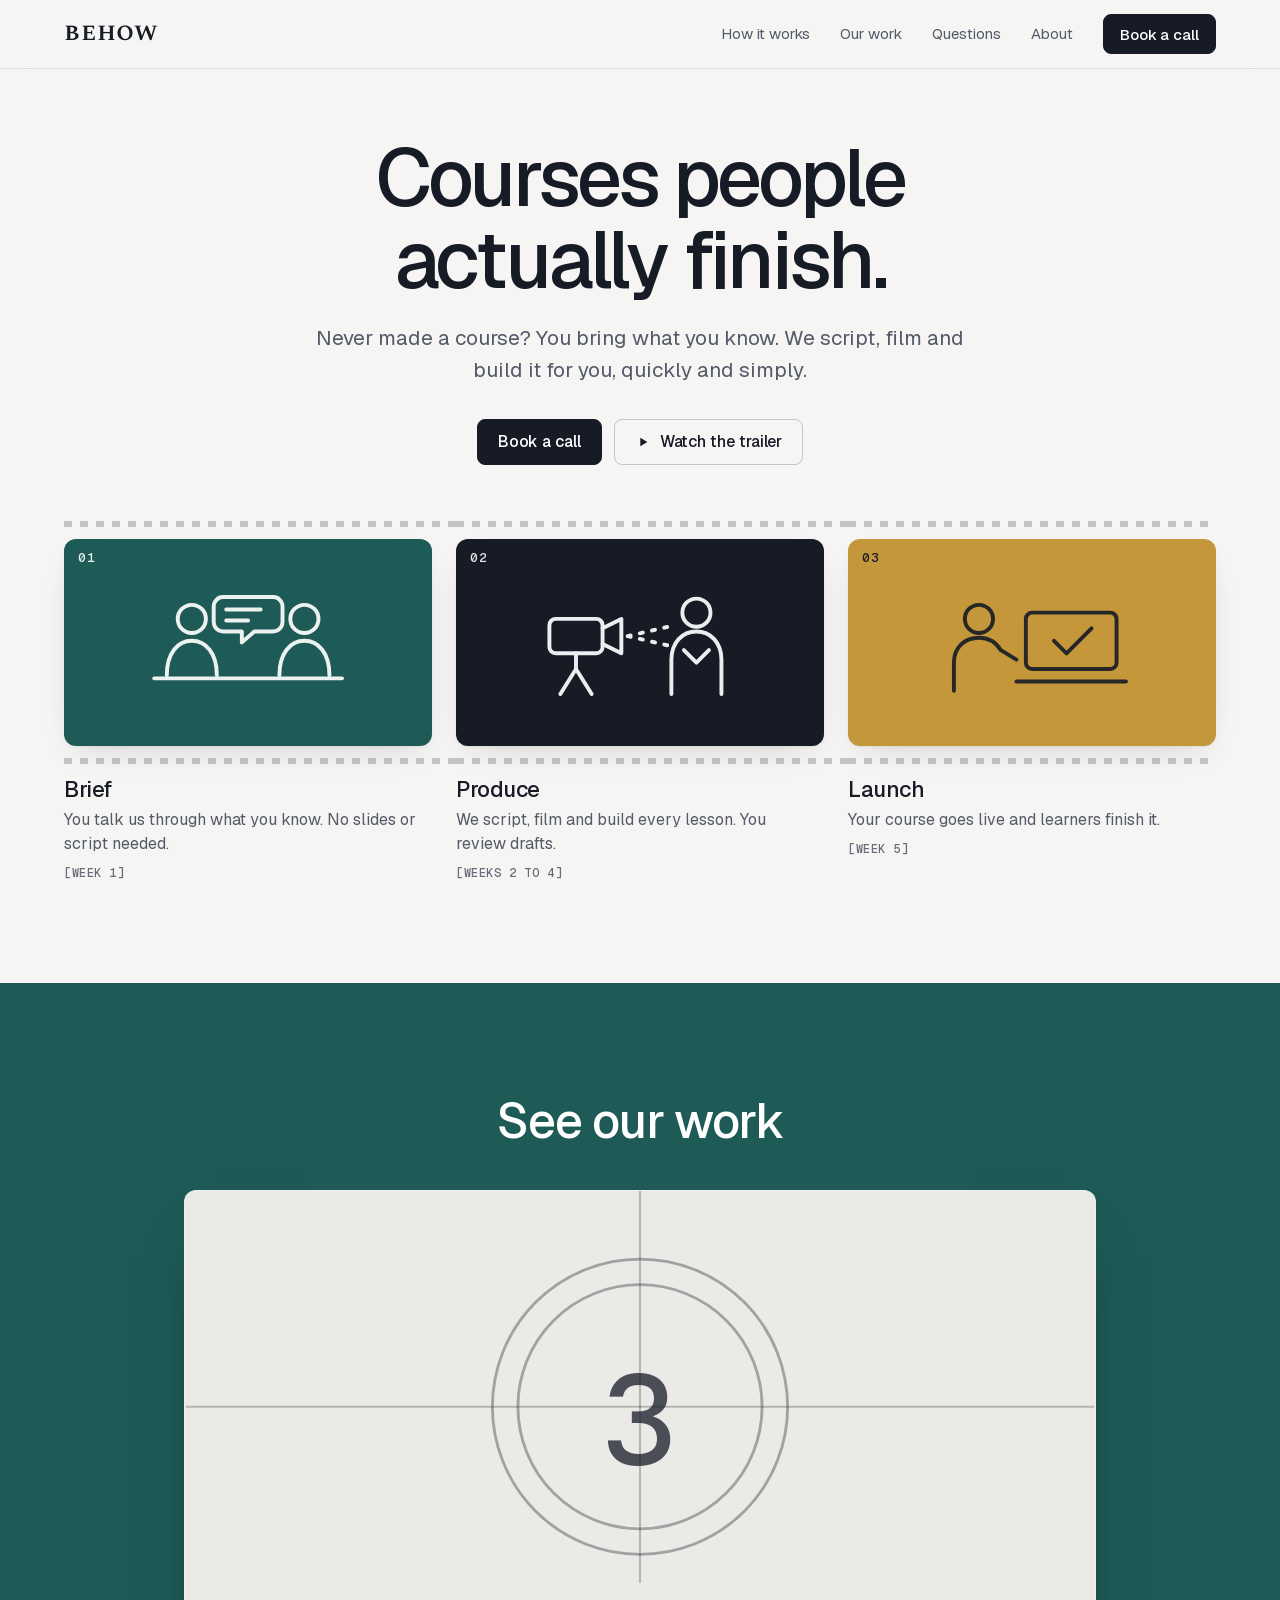
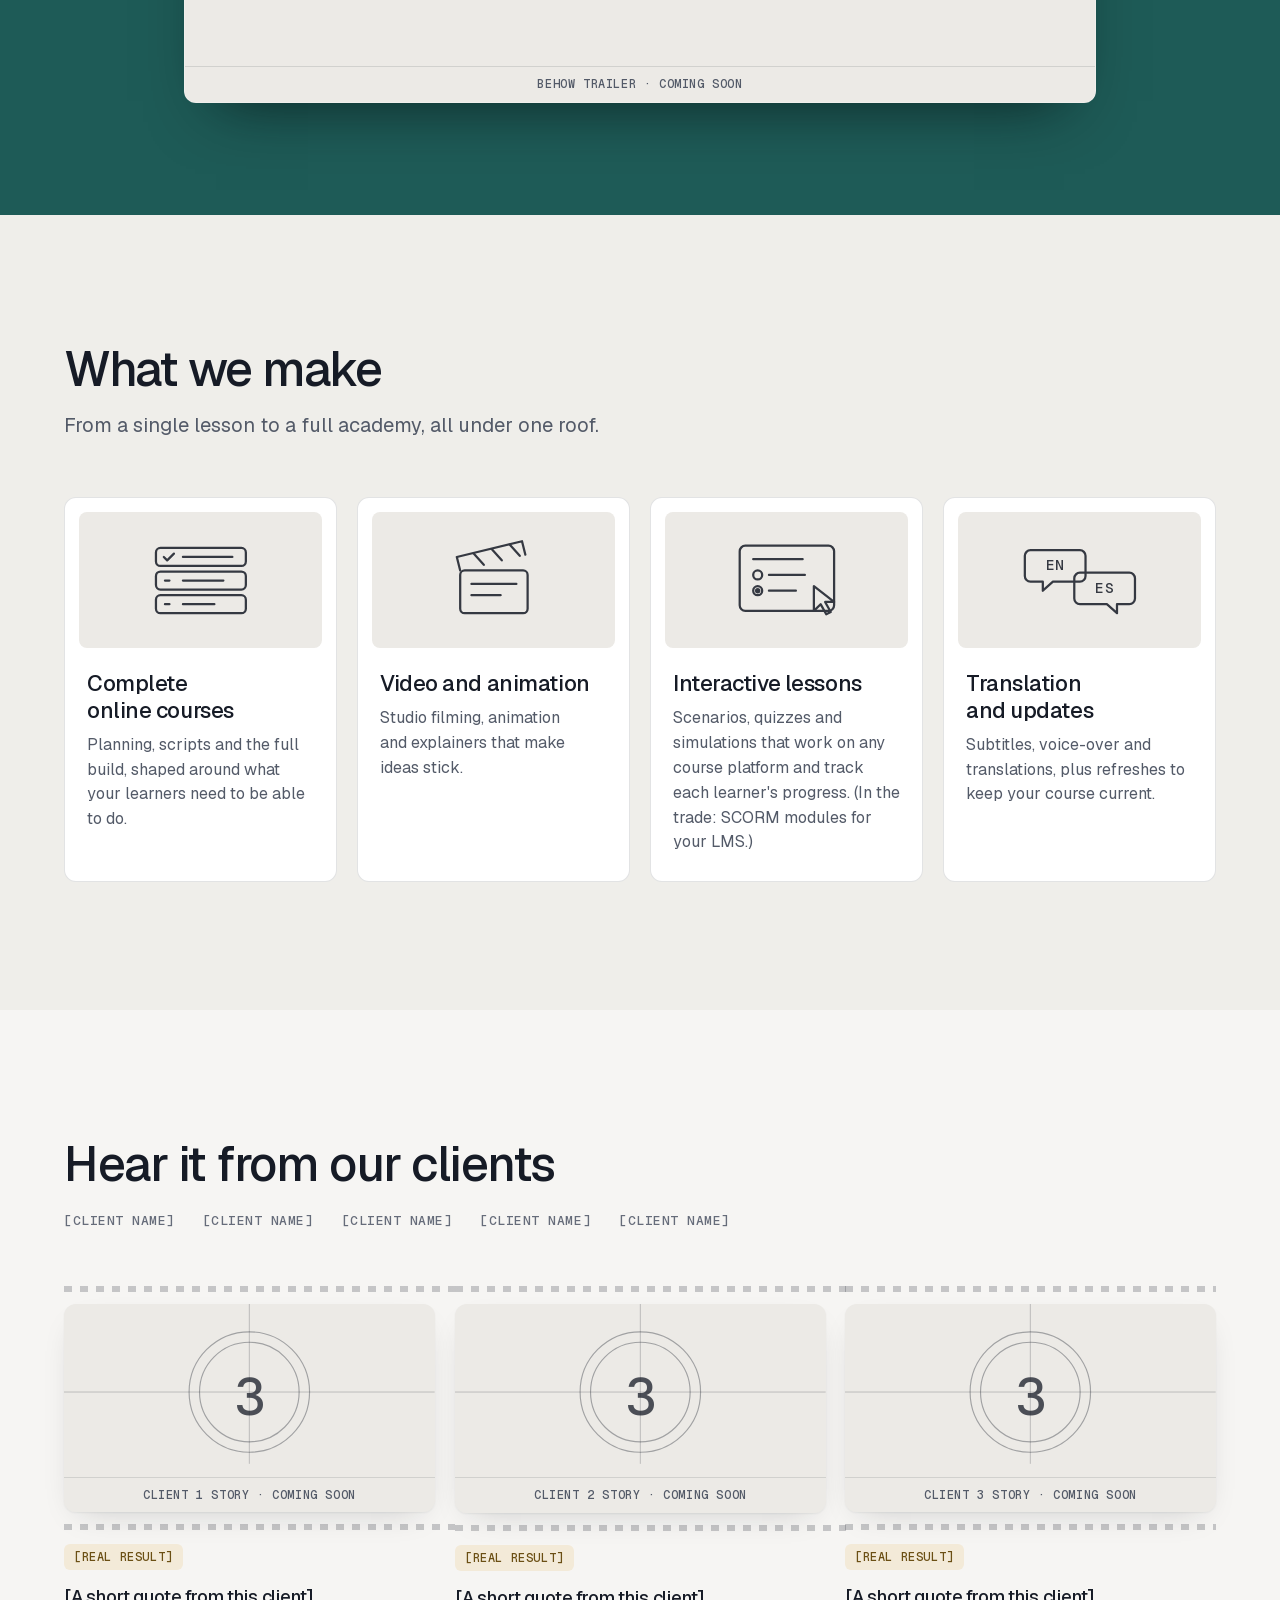
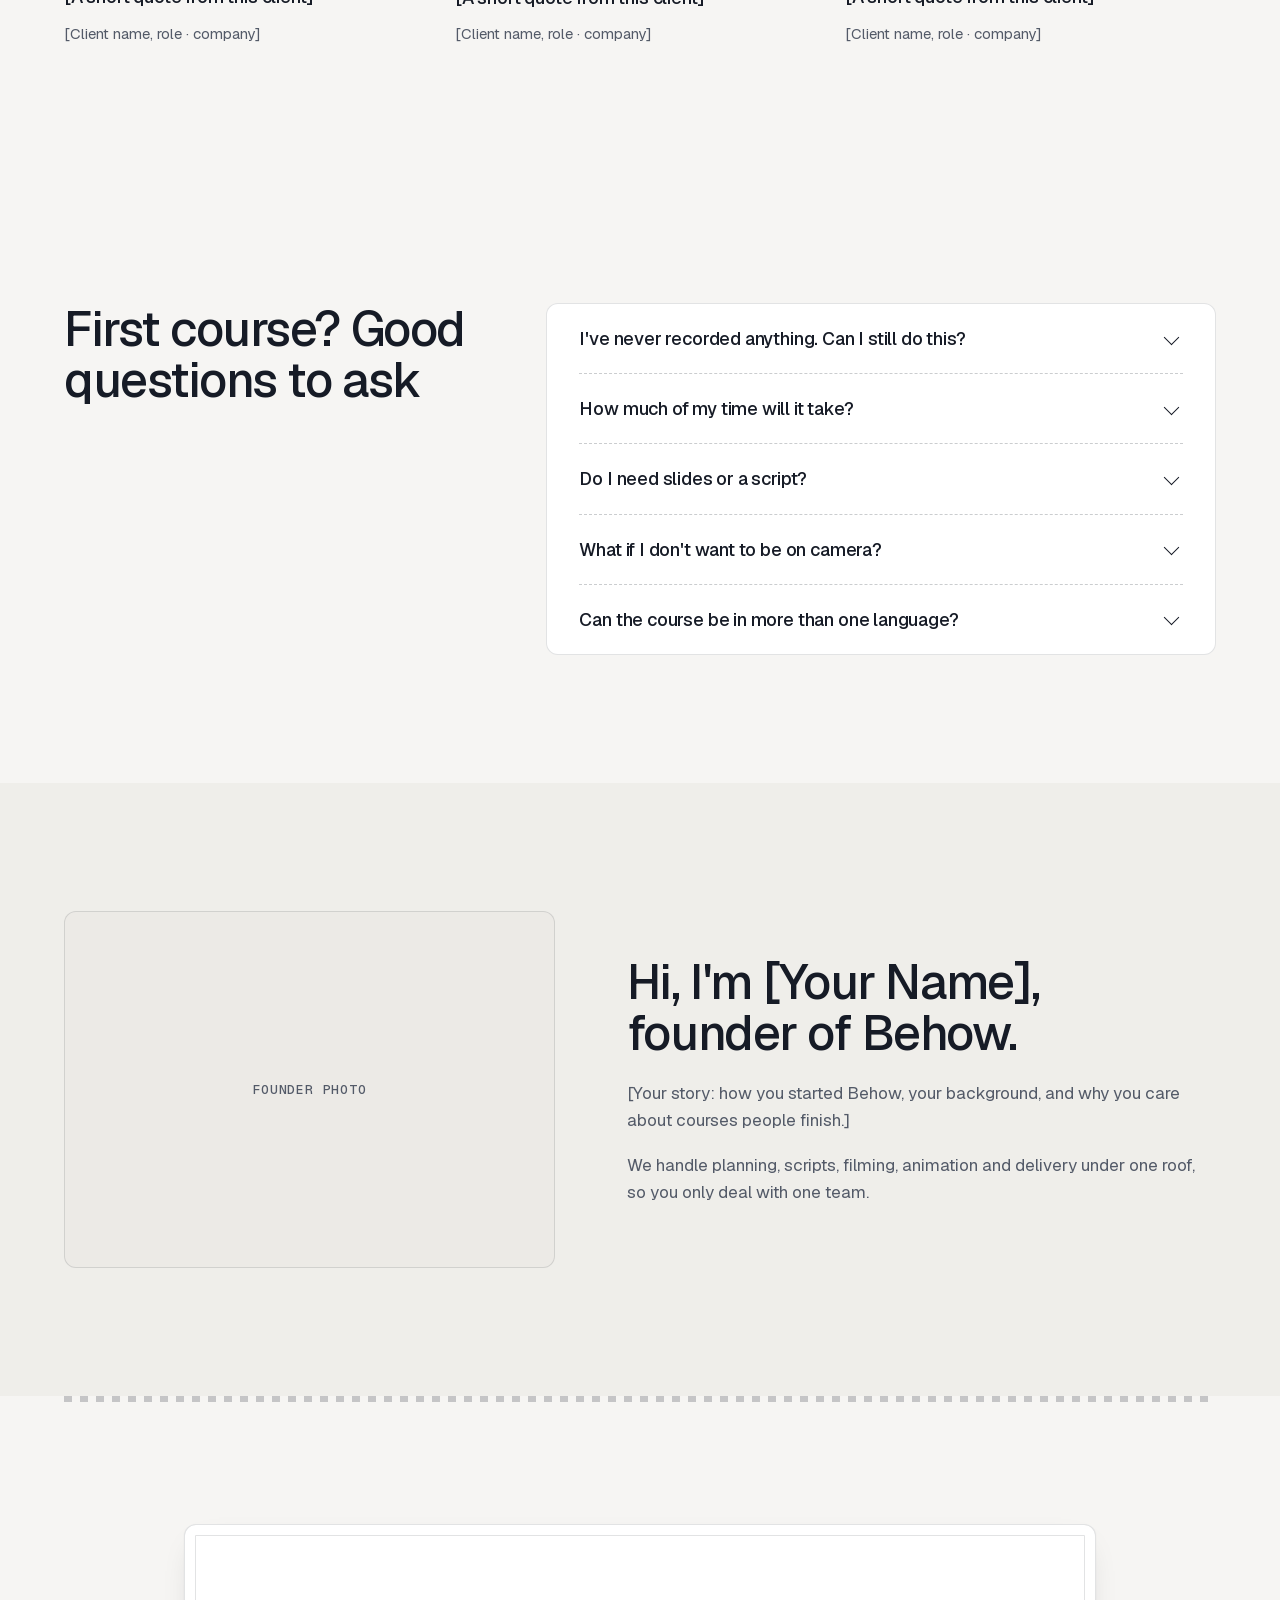
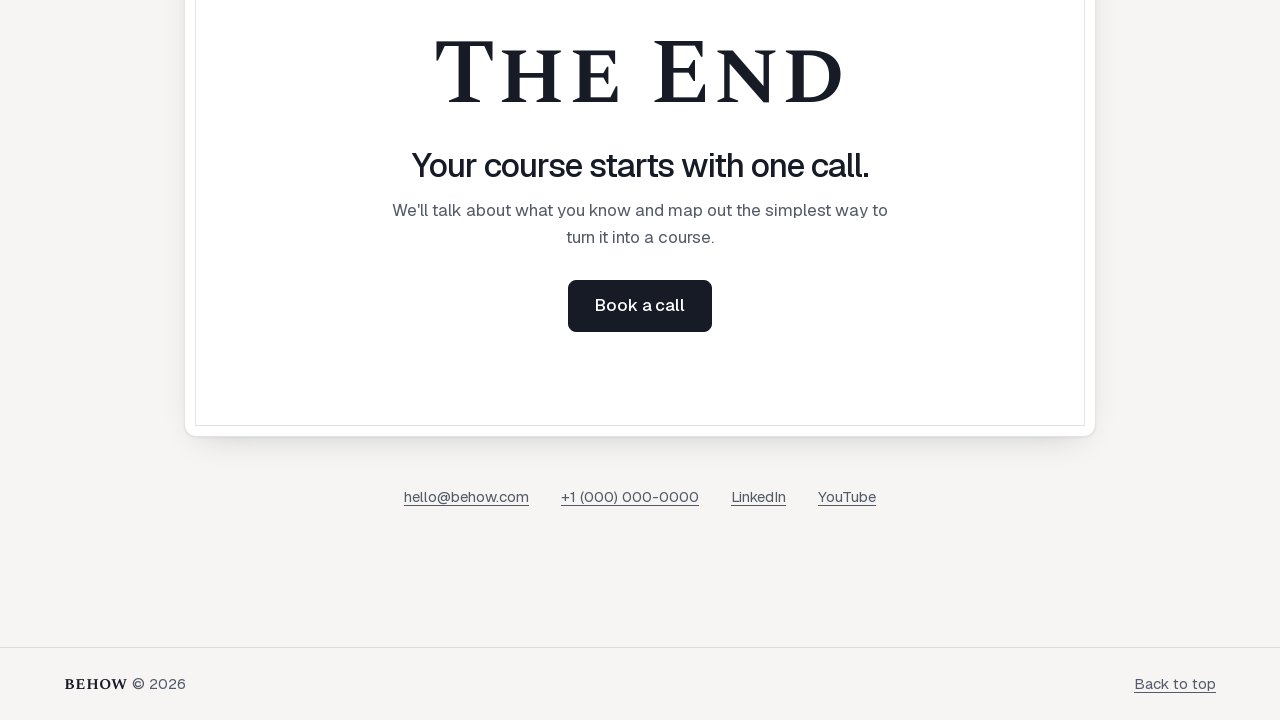
==== commit 16a2eb84: "Make the Behow page more serious and turn services into cards Move between the teaching-film world a" ====
--- a/index.html
+++ b/index.html
@@ -10,9 +10,9 @@
   <meta property="og:type" content="website">
   <!-- TODO: add assets/og-image.jpg (1200x630) and use its full URL once the site is hosted -->
   <meta property="og:image" content="assets/og-image.jpg">
-  <meta name="theme-color" content="#f5f6f2">
+  <meta name="theme-color" content="#f6f5f3">
   <link rel="icon" href="assets/favicon.svg" type="image/svg+xml">
-  <link rel="preload" href="assets/fonts/bricolage-grotesque-latin.woff2" as="font" type="font/woff2" crossorigin>
+  <link rel="preload" href="assets/fonts/geist-latin.woff2" as="font" type="font/woff2" crossorigin>
   <link rel="stylesheet" href="styles.css">
   <link href="https://assets.calendly.com/assets/external/widget.css" rel="stylesheet">
   <script>document.documentElement.classList.add("js");</script>
@@ -56,7 +56,8 @@
       </div>
 
       <!-- TODO: confirm the timings in each frame -->
-      <ol class="strip" id="how" aria-label="How it works in three steps">
+      <h2 class="sr-only" id="how-title">How it works</h2>
+      <ol class="strip" id="how" aria-labelledby="how-title">
         <li class="frame frame--teal">
           <div class="frame__screen">
             <span class="frame__num" aria-hidden="true">1</span>
@@ -71,11 +72,11 @@
               <path d="M66 24h22M66 31h14"/>
             </svg>
           </div>
-          <h2 class="frame__title">Brief</h2>
+          <h3 class="frame__title">Brief</h3>
           <p class="frame__ask">You talk us through what you know. No slides or script needed.</p>
           <p class="frame__when">[Week 1]</p>
         </li>
-        <li class="frame frame--navy">
+        <li class="frame frame--ink">
           <div class="frame__screen">
             <span class="frame__num" aria-hidden="true">2</span>
             <!-- A directed take: camera on the left, the expert in shot -->
@@ -89,11 +90,11 @@
               <path d="M108 50l8 8 8-8"/>
             </svg>
           </div>
-          <h2 class="frame__title">Produce</h2>
+          <h3 class="frame__title">Produce</h3>
           <p class="frame__ask">We script, film and build every lesson. You review drafts.</p>
           <p class="frame__when">[Weeks 2 to 4]</p>
         </li>
-        <li class="frame frame--mustard">
+        <li class="frame frame--ochre">
           <div class="frame__screen">
             <span class="frame__num" aria-hidden="true">3</span>
             <!-- A learner reaches the end of the course -->
@@ -105,7 +106,7 @@
               <path d="M94 44l8 8 16-16"/>
             </svg>
           </div>
-          <h2 class="frame__title">Launch</h2>
+          <h3 class="frame__title">Launch</h3>
           <p class="frame__ask">Your course goes live and learners finish it.</p>
           <p class="frame__when">[Week 5]</p>
         </li>
@@ -117,7 +118,7 @@
       <div class="wrap wrap--mid">
         <h2>See our work</h2>
         <!-- TODO: replace data-yt with your trailer's YouTube video ID -->
-        <div class="video video--feature" data-yt="YOUTUBE_ID_TRAILER" data-frame="00" data-title="Behow trailer"></div>
+        <div class="video video--feature" data-yt="YOUTUBE_ID_TRAILER" data-title="Behow trailer"></div>
       </div>
     </section>
 
@@ -128,20 +129,56 @@
           <h2>What we make</h2>
           <p class="lead">From a single lesson to a full academy, all under one roof.</p>
         </div>
-        <ul class="reels">
-          <li class="reel">
+        <ul class="cards">
+          <li class="card">
+            <div class="card__screen">
+              <!-- A course: a run of lessons, the first one done -->
+              <svg viewBox="0 0 160 90" aria-hidden="true" class="card__art">
+                <rect x="40" y="16" width="80" height="16" rx="4"/>
+                <rect x="40" y="37" width="80" height="16" rx="4"/>
+                <rect x="40" y="58" width="80" height="16" rx="4"/>
+                <path d="M47 24l3 3 6-6M64 24h44M48 45h4M64 45h36M48 66h4M64 66h28"/>
+              </svg>
+            </div>
             <h3>Complete online courses</h3>
             <p>Planning, scripts and the full build, shaped around what your learners need to be able to do.</p>
           </li>
-          <li class="reel">
+          <li class="card">
+            <div class="card__screen">
+              <!-- Video: a clapperboard -->
+              <svg viewBox="0 0 160 90" aria-hidden="true" class="card__art">
+                <rect x="50" y="36" width="60" height="38" rx="4"/>
+                <path d="M50 36l-3-12 58-14 3 12"/>
+                <path d="M62 21l9 10M78 17l9 10M94 13l9 10M60 48h40M60 58h26"/>
+              </svg>
+            </div>
             <h3>Video and animation</h3>
             <p>Studio filming, animation and explainers that make ideas stick.</p>
           </li>
-          <li class="reel">
+          <li class="card">
+            <div class="card__screen">
+              <!-- Interactive: a quiz with one answer chosen -->
+              <svg viewBox="0 0 160 90" aria-hidden="true" class="card__art">
+                <rect x="38" y="14" width="84" height="58" rx="5"/>
+                <path d="M50 26h44"/>
+                <circle cx="54" cy="40" r="4"/><path d="M64 40h32"/>
+                <circle cx="54" cy="54" r="4"/><circle cx="54" cy="54" r="1.4" class="fill"/><path d="M64 54h24"/>
+                <path d="M104 50l0 22 6-6 5 9 4-2-5-9h8z"/>
+              </svg>
+            </div>
             <h3>Interactive lessons</h3>
             <p>Scenarios, quizzes and simulations that work on any course platform and track each learner's progress. (In the trade: SCORM modules for your LMS.)</p>
           </li>
-          <li class="reel">
+          <li class="card">
+            <div class="card__screen">
+              <!-- Translation: the same line in two languages -->
+              <svg viewBox="0 0 160 90" aria-hidden="true" class="card__art">
+                <path d="M36 18h44a5 5 0 0 1 5 5v18a5 5 0 0 1-5 5H56l-9 8v-8h-11a5 5 0 0 1-5-5V23a5 5 0 0 1 5-5z"/>
+                <path d="M124 38H80a5 5 0 0 0-5 5v18a5 5 0 0 0 5 5h24l9 8v-8h11a5 5 0 0 0 5-5V43a5 5 0 0 0-5-5z"/>
+                <text x="58" y="36" text-anchor="middle">EN</text>
+                <text x="102" y="56" text-anchor="middle">ES</text>
+              </svg>
+            </div>
             <h3>Translation and updates</h3>
             <p>Subtitles, voice-over and translations, plus refreshes to keep your course current.</p>
           </li>
@@ -162,7 +199,7 @@
         <!-- TODO: replace YouTube IDs, results, quotes and names with real ones -->
         <div class="screenings">
           <figure class="screening-card">
-            <div class="video" data-yt="YOUTUBE_ID_CLIENT_1" data-frame="01" data-title="Client 1 story"></div>
+            <div class="video" data-yt="YOUTUBE_ID_CLIENT_1" data-title="Client 1 story"></div>
             <figcaption>
               <span class="result">[Real result]</span>
               <blockquote>[A short quote from this client]</blockquote>
@@ -170,7 +207,7 @@
             </figcaption>
           </figure>
           <figure class="screening-card">
-            <div class="video" data-yt="YOUTUBE_ID_CLIENT_2" data-frame="02" data-title="Client 2 story"></div>
+            <div class="video" data-yt="YOUTUBE_ID_CLIENT_2" data-title="Client 2 story"></div>
             <figcaption>
               <span class="result">[Real result]</span>
               <blockquote>[A short quote from this client]</blockquote>
@@ -178,7 +215,7 @@
             </figcaption>
           </figure>
           <figure class="screening-card">
-            <div class="video" data-yt="YOUTUBE_ID_CLIENT_3" data-frame="03" data-title="Client 3 story"></div>
+            <div class="video" data-yt="YOUTUBE_ID_CLIENT_3" data-title="Client 3 story"></div>
             <figcaption>
               <span class="result">[Real result]</span>
               <blockquote>[A short quote from this client]</blockquote>
@@ -190,7 +227,7 @@
     </section>
 
     <!-- QUESTIONS -->
-    <section class="section section--rule" id="questions">
+    <section class="section" id="questions">
       <div class="wrap faq">
         <h2>First course? Good questions to ask</h2>
         <div class="faq__list">
@@ -224,12 +261,12 @@
       <div class="wrap about">
         <div class="about__photo">
           <!-- TODO: add your photo as assets/portrait.jpg -->
-          <img src="assets/portrait.jpg" alt="Portrait of the founder of Behow" width="480" height="560" loading="lazy" onerror="this.remove()">
+          <img src="assets/portrait.jpg" alt="Portrait of the founder of Behow" width="550" height="400" loading="lazy" onerror="this.remove()">
           <span class="about__fallback" aria-hidden="true">Founder photo</span>
         </div>
         <div class="about__text">
           <!-- TODO: replace with your name and story -->
-          <h2>Hi, I'm [Your Name], founder of <span class="sc">behow</span>.</h2>
+          <h2>Hi, I'm [Your Name], founder of Behow.</h2>
           <p>[Your story: how you started Behow, your background, and why you care about courses people finish.]</p>
           <p>We handle planning, scripts, filming, animation and delivery under one roof, so you only deal with one team.</p>
         </div>
@@ -243,7 +280,7 @@
           <p class="end-card__title" aria-hidden="true">The End</p>
           <h2>Your course starts with one call.</h2>
           <p class="end-card__sub">We'll talk about what you know and map out the simplest way to turn it into a course.</p>
-          <a class="btn btn--large btn--navy" href="#book" data-calendly>Book a call</a>
+          <a class="btn btn--large" href="#book" data-calendly>Book a call</a>
         </div>
         <!-- TODO: replace contact details -->
         <ul class="the-end__links">
--- a/styles.css
+++ b/styles.css
@@ -1,133 +1,121 @@
 /* ---------- Fonts (self-hosted) ---------- */
-@font-face { font-family: "Bricolage Grotesque"; font-weight: 200 800; font-display: swap;
-  src: url("assets/fonts/bricolage-grotesque-latin.woff2") format("woff2");
-  unicode-range: U+0000-00FF, U+0131, U+0152-0153, U+02BB-02BC, U+02C6, U+02DA, U+02DC, U+0304, U+0308, U+0329, U+2000-206F, U+20AC, U+2122, U+2191, U+2193, U+2212, U+2215, U+FEFF, U+FFFD; }
-@font-face { font-family: "Bricolage Grotesque"; font-weight: 200 800; font-display: swap;
-  src: url("assets/fonts/bricolage-grotesque-latin-ext.woff2") format("woff2");
-  unicode-range: U+0100-02BA, U+02BD-02C5, U+02C7-02CC, U+02CE-02D7, U+02DD-02FF, U+1E00-1E9F, U+20A0-20AB, U+20AD-20C4, U+2C60-2C7F, U+A720-A7FF; }
-@font-face { font-family: "Alegreya Sans"; font-weight: 400; font-display: swap; src: url("assets/fonts/alegreya-sans-400-latin.woff2") format("woff2"); }
-@font-face { font-family: "Alegreya Sans"; font-weight: 400; font-style: italic; font-display: swap; src: url("assets/fonts/alegreya-sans-400-italic-latin.woff2") format("woff2"); }
-@font-face { font-family: "Alegreya Sans"; font-weight: 500; font-display: swap; src: url("assets/fonts/alegreya-sans-500-latin.woff2") format("woff2"); }
-@font-face { font-family: "Alegreya Sans"; font-weight: 700; font-display: swap; src: url("assets/fonts/alegreya-sans-700-latin.woff2") format("woff2"); }
-@font-face { font-family: "Alegreya Sans SC"; font-weight: 700; font-display: swap; src: url("assets/fonts/alegreya-sans-sc-700-latin.woff2") format("woff2"); }
-@font-face { font-family: "Alegreya Sans SC"; font-weight: 800; font-display: swap; src: url("assets/fonts/alegreya-sans-sc-800-latin.woff2") format("woff2"); }
+@font-face { font-family: "Geist"; font-weight: 100 900; font-display: swap; src: url("assets/fonts/geist-latin.woff2") format("woff2"); }
+@font-face { font-family: "Geist Mono"; font-weight: 500; font-display: swap; src: url("assets/fonts/geist-mono-500-latin.woff2") format("woff2"); }
+@font-face { font-family: "Spectral SC"; font-weight: 600; font-display: swap; src: url("assets/fonts/spectral-sc-600-latin.woff2") format("woff2"); }
 
 /* ---------- Tokens ---------- */
 :root {
-  --screen: #f5f6f2;        /* projector-screen white: the ground */
-  --paper: #ffffff;
-  --tint: #e3ede9;          /* pale teal field */
-  --navy: #1a2a4a;          /* ink */
-  --navy-soft: #4a5670;     /* secondary text on light grounds */
-  --teal: #1f7a76;          /* frame field, white text passes AA */
-  --mustard: #e9b21c;       /* the action colour */
-  --mustard-deep: #c9950a;
-  --line: rgba(26, 42, 74, .16);
-  --radius: 16px;
-  --shadow: 0 18px 36px -18px rgba(26, 42, 74, .35);
-  --font-display: "Bricolage Grotesque", "Avenir Next Condensed", sans-serif;
-  --font-body: "Alegreya Sans", "Gill Sans", sans-serif;
-  --font-sc: "Alegreya Sans SC", "Alegreya Sans", sans-serif;
+  --ground: #f6f5f3;        /* quiet warm-neutral page ground */
+  --panel: #ffffff;         /* panels sit on the ground */
+  --ink: #161b26;           /* near-black navy: text, primary buttons */
+  --ink-soft: #535a68;      /* secondary text */
+  --ink-faint: #666c7a;     /* tertiary labels on light */
+  --line: rgba(22, 27, 38, .12);
+  --line-strong: rgba(22, 27, 38, .22);
+  --teal: #1e5b57;          /* the one colour field */
+  --ochre: #c4973a;         /* frame 3 and small highlights */
+  --ochre-tint: #f3ead8;
+  --radius: 12px;
+  --radius-sm: 8px;
+  --shadow: 0 1px 2px rgba(22, 27, 38, .06), 0 12px 32px -16px rgba(22, 27, 38, .22);
+  --font-sans: "Geist", "Helvetica Neue", Arial, sans-serif;
+  --font-mono: "Geist Mono", ui-monospace, "SF Mono", Menlo, monospace;
+  --font-sc: "Spectral SC", "Iowan Old Style", Georgia, serif;
   --ease-out: cubic-bezier(.16, 1, .3, 1);
 }
 
 /* ---------- Base ---------- */
 * { box-sizing: border-box; }
-html { scroll-behavior: smooth; scroll-padding-top: 84px; }
+html { scroll-behavior: smooth; scroll-padding-top: 80px; }
 body {
-  margin: 0; background: var(--screen); color: var(--navy);
-  font: 400 1.1875rem/1.6 var(--font-body);
+  margin: 0; background: var(--ground); color: var(--ink);
+  font: 400 1.0625rem/1.6 var(--font-sans);
   -webkit-font-smoothing: antialiased; text-rendering: optimizeLegibility;
 }
-::selection { background: var(--mustard); color: var(--navy); }
+::selection { background: var(--ink); color: var(--ground); }
 img { max-width: 100%; display: block; }
-a { color: inherit; text-underline-offset: .2em; text-decoration-thickness: .08em; }
-h1, h2, h3 { font-family: var(--font-display); font-weight: 800; line-height: 1; margin: 0; letter-spacing: -.025em; text-wrap: balance; font-variation-settings: "wdth" 85; }
-h1 { font-size: clamp(3rem, 8vw, 5.5rem); letter-spacing: -.035em; }
-h2 { font-size: clamp(2.1rem, 4.6vw, 3.5rem); }
-h3 { font-size: 1.6rem; letter-spacing: -.015em; }
+a { color: inherit; text-underline-offset: .22em; text-decoration-thickness: 1px; }
+h1, h2, h3 { font-family: var(--font-sans); font-weight: 500; line-height: 1.05; margin: 0; letter-spacing: -.03em; text-wrap: balance; }
+h1 { font-size: clamp(2.75rem, 6.4vw, 5rem); letter-spacing: -.04em; line-height: 1.02; }
+h2 { font-size: clamp(2rem, 3.8vw, 3.1rem); }
+h3 { font-size: 1.375rem; letter-spacing: -.02em; line-height: 1.2; }
 p { margin: 0 0 1em; text-wrap: pretty; }
-.sc { font-family: var(--font-sc); font-weight: 800; letter-spacing: .02em; }
+.sc { font-family: var(--font-sc); font-weight: 600; letter-spacing: .02em; }
 .sr-defs { position: absolute; }
+.sr-only { position: absolute; width: 1px; height: 1px; padding: 0; margin: -1px; overflow: hidden; clip: rect(0 0 0 0); white-space: nowrap; border: 0; }
 
 .wrap { width: 100%; max-width: 1200px; margin-inline: auto; padding-inline: 24px; }
 .wrap--mid { max-width: 960px; }
-.lead { font-size: clamp(1.2rem, 1.9vw, 1.4rem); color: var(--navy-soft); max-width: 34em; }
-
-.skip { position: absolute; left: -999px; top: 0; background: var(--navy); color: var(--paper); padding: 10px 16px; z-index: 100; }
+.lead { font-size: clamp(1.125rem, 1.6vw, 1.25rem); color: var(--ink-soft); max-width: 36em; line-height: 1.55; }
+
+.skip { position: absolute; left: -999px; top: 0; background: var(--ink); color: var(--panel); padding: 10px 16px; z-index: 100; }
 .skip:focus { left: 8px; top: 8px; }
-:focus-visible { outline: 3px solid var(--navy); outline-offset: 3px; border-radius: 6px; }
+:focus-visible { outline: 2px solid var(--ink); outline-offset: 3px; border-radius: 4px; }
 
 /* ---------- Buttons ---------- */
 .btn {
   display: inline-flex; align-items: center; gap: .55em; justify-content: center;
-  min-height: 52px; padding: 0 30px; border-radius: 999px; border: 2px solid var(--mustard);
-  background: var(--mustard); color: var(--navy); text-decoration: none; cursor: pointer;
-  font: 700 1.1rem/1 var(--font-body); letter-spacing: .01em;
-  box-shadow: 0 10px 20px -12px rgba(201, 149, 10, .9);
-  transition: transform .25s var(--ease-out), background-color .2s, box-shadow .25s var(--ease-out);
-}
-.btn:hover { background: #f2c033; transform: translateY(-2px); box-shadow: 0 16px 26px -14px rgba(201, 149, 10, .95); }
-.btn:active { transform: translateY(0); }
-.btn--quiet { background: transparent; border-color: var(--navy); color: var(--navy); box-shadow: none; }
-.btn--quiet:hover { background: var(--navy); color: var(--screen); box-shadow: none; }
-.btn--navy { background: var(--navy); border-color: var(--navy); color: var(--screen); box-shadow: 0 12px 24px -14px rgba(26, 42, 74, .8); }
-.btn--navy:hover { background: #24375e; }
-.btn--small { min-height: 44px; padding: 0 22px; font-size: 1rem; }
-.btn--large { min-height: 62px; padding: 0 44px; font-size: 1.25rem; }
+  min-height: 46px; padding: 0 20px; border-radius: var(--radius-sm); border: 1px solid var(--ink);
+  background: var(--ink); color: var(--panel); text-decoration: none; cursor: pointer;
+  font: 500 1rem/1 var(--font-sans); letter-spacing: -.005em;
+  transition: background-color .2s, border-color .2s, color .2s, transform .25s var(--ease-out);
+}
+.btn:hover { background: #2a3142; border-color: #2a3142; }
+.btn:active { transform: translateY(1px); }
+.btn--quiet { background: transparent; color: var(--ink); border-color: var(--line-strong); }
+.btn--quiet:hover { background: var(--panel); border-color: var(--ink); }
+.btn--small { min-height: 40px; padding: 0 16px; font-size: .9375rem; }
+.btn--large { min-height: 52px; padding: 0 26px; font-size: 1.0625rem; }
 .btn--block { width: 100%; }
-.btn__icon { width: 1.1em; height: 1.1em; }
+.btn__icon { width: 1em; height: 1em; }
 
 /* ---------- Nav ---------- */
-.nav { position: sticky; top: 0; z-index: 50; background: rgba(245, 246, 242, .94); border-bottom: 1px solid var(--line); }
-@supports (backdrop-filter: blur(1px)) { .nav { background: rgba(245, 246, 242, .82); backdrop-filter: saturate(1.4) blur(14px); } }
-.nav__inner { display: flex; align-items: center; justify-content: space-between; height: 76px; }
-.wordmark { font: 800 2rem/1 var(--font-sc); letter-spacing: .015em; text-decoration: none; color: var(--navy); padding-bottom: 4px; }
-.nav__menu { display: flex; align-items: center; gap: 32px; }
-.nav__menu a:not(.btn) { text-decoration: none; font-weight: 500; color: var(--navy-soft); transition: color .2s; }
-.nav__menu a:not(.btn):hover { color: var(--navy); text-decoration: underline; }
-.nav__toggle { display: none; background: none; border: 0; width: 48px; height: 48px; padding: 12px; cursor: pointer; }
-.nav__toggle span { display: block; height: 2px; background: var(--navy); margin: 5px 0; border-radius: 2px; transition: transform .25s var(--ease-out), opacity .2s; }
+.nav { position: sticky; top: 0; z-index: 50; background: rgba(246, 245, 243, .94); border-bottom: 1px solid var(--line); }
+@supports (backdrop-filter: blur(1px)) { .nav { background: rgba(246, 245, 243, .8); backdrop-filter: saturate(1.2) blur(14px); } }
+.nav__inner { display: flex; align-items: center; justify-content: space-between; height: 68px; }
+.wordmark { font: 600 1.6rem/1 var(--font-sc); letter-spacing: .03em; text-decoration: none; color: var(--ink); padding-bottom: 3px; }
+.nav__menu { display: flex; align-items: center; gap: 30px; }
+.nav__menu a:not(.btn) { text-decoration: none; font-size: .9375rem; color: var(--ink-soft); transition: color .2s; }
+.nav__menu a:not(.btn):hover { color: var(--ink); }
+.nav__toggle { display: none; background: none; border: 0; width: 48px; height: 48px; padding: 13px; cursor: pointer; }
+.nav__toggle span { display: block; height: 1.5px; background: var(--ink); margin: 5px 0; transition: transform .25s var(--ease-out), opacity .2s; }
 
 /* ---------- Title card (hero) ---------- */
-.title-card { padding-block: clamp(36px, 4vw, 52px) clamp(56px, 7vw, 96px); text-align: center; overflow: hidden; }
-.title-card h1 { max-width: 11.5em; margin-inline: auto; }
-.title-card__sub { font-size: clamp(1.2rem, 1.9vw, 1.4rem); color: var(--navy-soft); max-width: 32em; margin: 1.2rem auto 0; }
-.title-card__cta { display: flex; flex-wrap: wrap; justify-content: center; gap: 14px; margin-top: 1.6rem; }
+.title-card { padding-block: clamp(48px, 5.4vw, 76px) clamp(64px, 8vw, 104px); text-align: center; overflow: hidden; }
+.title-card h1 { max-width: 12em; margin-inline: auto; }
+.title-card__sub { font-size: clamp(1.125rem, 1.7vw, 1.3rem); color: var(--ink-soft); max-width: 33em; margin: 1.3rem auto 0; line-height: 1.55; }
+.title-card__cta { display: flex; flex-wrap: wrap; justify-content: center; gap: 12px; margin-top: 2rem; }
 
 /* The strip: three numbered frames on a run of film, advancing one frame at a time */
 .strip {
-  --gap: clamp(16px, 2.4vw, 32px);
-  list-style: none; width: calc(100% - 48px); max-width: 1152px; margin: clamp(32px, 3.4vw, 44px) auto 0; padding: 0;
+  --gap: clamp(16px, 2vw, 24px);
+  list-style: none; width: calc(100% - 48px); max-width: 1152px; margin: clamp(40px, 4.4vw, 60px) auto 0; padding: 0;
   display: grid; grid-template-columns: repeat(3, 1fr); gap: var(--gap);
   text-align: left; position: relative;
 }
-.frame { position: relative; container-type: inline-size; padding-top: 22px; }
+.frame { position: relative; container-type: inline-size; padding-top: 18px; }
 .frame::before, .frame::after {
-  content: ""; position: absolute; left: 0; right: calc(-1 * var(--gap)); height: 8px;
-  background: linear-gradient(90deg, rgba(26, 42, 74, .2) 0 10px, transparent 10px 20px) 2px 0 / 20px 8px repeat-x;
-  border-radius: 2px;
+  content: ""; position: absolute; left: 0; right: calc(-1 * var(--gap)); height: 6px;
+  background: linear-gradient(90deg, var(--line-strong) 0 8px, transparent 8px 16px) 0 0 / 16px 6px repeat-x;
 }
 .frame:last-child::before, .frame:last-child::after { right: 0; }
 .frame::before { top: 0; }
-.frame::after { top: calc(22px + 100cqw * 9 / 16 + 14px); }
+.frame::after { top: calc(18px + 100cqw * 9 / 16 + 12px); }
 .frame__screen {
   position: relative; aspect-ratio: 16 / 9; border-radius: var(--radius); overflow: hidden;
-  box-shadow: var(--shadow); display: grid; place-items: center;
+  display: grid; place-items: center; box-shadow: var(--shadow);
 }
 .frame--teal .frame__screen { background: var(--teal); }
-.frame--navy .frame__screen { background: var(--navy); }
-.frame--mustard .frame__screen { background: var(--mustard); }
-.frame__art { width: 72%; height: auto; fill: none; stroke: #fff; stroke-width: 3.5; stroke-linecap: round; stroke-linejoin: round; }
-.frame--mustard .frame__art { stroke: var(--navy); }
-.frame__num {
-  position: absolute; left: 14px; top: 12px; font: 800 1.5rem/1 var(--font-display);
-  color: #fff; font-variant-numeric: tabular-nums;
-}
-.frame--mustard .frame__num { color: var(--navy); }
-.frame__title { font-size: 1.75rem; margin-top: 2.1rem; }
-.frame__ask { color: var(--navy-soft); margin: .3rem 0 0; font-size: 1.05rem; line-height: 1.45; }
-.frame__when { margin: .45rem 0 0; font: 700 .95rem/1.2 var(--font-sc); letter-spacing: .05em; color: var(--navy); }
+.frame--ink .frame__screen { background: var(--ink); }
+.frame--ochre .frame__screen { background: var(--ochre); }
+.frame__art { width: 68%; height: auto; fill: none; stroke: #fff; stroke-width: 2.5; stroke-linecap: round; stroke-linejoin: round; opacity: .92; }
+.frame--ochre .frame__art { stroke: var(--ink); opacity: .9; }
+.frame__num { position: absolute; left: 14px; top: 12px; font: 500 .8125rem/1 var(--font-mono); letter-spacing: .06em; color: rgba(255, 255, 255, .9); }
+.frame__num::before { content: "0"; }
+.frame--ochre .frame__num { color: var(--ink); }
+.frame__title { font-size: 1.375rem; margin-top: 1.9rem; }
+.frame__ask { color: var(--ink-soft); margin: .35rem 0 0; font-size: 1rem; line-height: 1.5; }
+.frame__when { margin: .6rem 0 0; font: 500 .75rem/1.2 var(--font-mono); letter-spacing: .05em; text-transform: uppercase; color: var(--ink-faint); }
 
 /* Filmstrip advance: the run of frames pulls in one full frame per step */
 .js .strip { animation: advance .84s steps(3, jump-none) .15s both; }
@@ -135,111 +123,127 @@
 @keyframes advance { from { transform: translateX(calc(2 * (100% + var(--gap)) / 3)); } to { transform: none; } }
 
 /* ---------- Client names (with the client stories) ---------- */
-.clients__list { list-style: none; margin: 1.6rem 0 0; padding: 0; display: flex; flex-wrap: wrap; gap: 8px 30px; font: 700 1.2rem/1.2 var(--font-sc); letter-spacing: .03em; color: var(--navy-soft); }
-
-/* ---------- Screening (trailer on a teal field) ---------- */
-.screening { background: var(--teal); color: #fff; padding-block: clamp(72px, 10vw, 120px); text-align: center; }
-.screening h2 { margin-bottom: clamp(32px, 4vw, 48px); }
+.clients__list { list-style: none; margin: 1.5rem 0 0; padding: 0; display: flex; flex-wrap: wrap; gap: 8px 28px; font: 500 .8125rem/1.3 var(--font-mono); letter-spacing: .04em; text-transform: uppercase; color: var(--ink-faint); }
+
+/* ---------- Screening (trailer on the teal field) ---------- */
+.screening { background: var(--teal); color: #fff; padding-block: clamp(72px, 9vw, 112px); text-align: center; }
+.screening h2 { margin-bottom: clamp(32px, 4vw, 44px); }
 
 /* ---------- Video facades ---------- */
 .video {
   position: relative; aspect-ratio: 16 / 9; width: 100%; overflow: hidden; cursor: pointer;
-  background: var(--navy); border-radius: var(--radius);
-}
-.video::before {
-  content: ""; position: absolute; inset: 0;
-  background: radial-gradient(120% 90% at 30% 20%, rgba(255,255,255,.14), transparent 60%);
-}
-.video--feature { border: 10px solid var(--paper); border-radius: 22px; box-shadow: 0 34px 60px -30px rgba(10, 30, 40, .7); }
+  background: var(--ink); border-radius: var(--radius);
+}
+.video--feature { border: 1px solid rgba(255, 255, 255, .22); box-shadow: 0 30px 60px -32px rgba(5, 20, 20, .8); }
 .video img { position: absolute; inset: 0; width: 100%; height: 100%; object-fit: cover; transition: transform .6s var(--ease-out); }
-.video:hover img { transform: scale(1.03); }
+.video:hover img { transform: scale(1.02); }
 .video__play {
-  position: absolute; inset: 0; margin: auto; width: 84px; height: 84px; border-radius: 50%; border: 0;
-  background: var(--mustard); color: var(--navy); cursor: pointer; display: grid; place-items: center;
-  box-shadow: 0 12px 24px -10px rgba(0,0,0,.5); transition: transform .3s var(--ease-out);
-}
-.video__play svg { width: 36px; height: 36px; margin-left: 4px; }
-.video:hover .video__play { transform: scale(1.08); }
-.video__play:focus-visible { outline: 3px solid var(--paper); outline-offset: 4px; }
-.video__note { position: absolute; left: 0; right: 0; bottom: 14px; text-align: center; color: rgba(255,255,255,.82); font-size: .95rem; }
-.video.is-pending { background: #e9eeec; cursor: default; }
-.video.is-pending::before { display: none; }
-.video__leader { position: absolute; inset: 0; width: 100%; height: 100%; color: var(--navy); }
-.video__leader .ring { fill: none; stroke: currentColor; stroke-width: 1.5; opacity: .5; }
-.video__leader .hair { stroke: currentColor; stroke-width: 1; opacity: .35; }
-.video__leader text { font: 800 54px var(--font-display); fill: currentColor; }
-.video.is-pending .video__note { color: var(--navy); font: 700 1rem/1.2 var(--font-sc); letter-spacing: .05em; bottom: 0; margin: 0; padding: 10px 12px; background: #e9eeec; border-top: 1px solid rgba(26, 42, 74, .18); }
-.video__corner { position: absolute; left: 16px; top: 12px; font: 800 1.2rem/1 var(--font-display); color: var(--navy); z-index: 1; }
+  position: absolute; inset: 0; margin: auto; width: 72px; height: 72px; border-radius: 50%; border: 0;
+  background: var(--panel); color: var(--ink); cursor: pointer; display: grid; place-items: center;
+  box-shadow: 0 10px 24px -10px rgba(0,0,0,.45); transition: transform .3s var(--ease-out);
+}
+.video__play svg { width: 28px; height: 28px; margin-left: 3px; }
+.video:hover .video__play { transform: scale(1.06); }
+.video__play:focus-visible { outline: 2px solid var(--panel); outline-offset: 4px; }
+.video__note { position: absolute; left: 0; right: 0; bottom: 14px; text-align: center; color: rgba(255,255,255,.82); font-size: .9rem; }
+.video.is-pending { background: #eceae6; cursor: default; }
+.video__leader { position: absolute; inset: 0; width: 100%; height: 100%; color: var(--ink); }
+.video__leader .ring { fill: none; stroke: currentColor; stroke-width: 1; opacity: .35; }
+.video__leader .hair { stroke: currentColor; stroke-width: .75; opacity: .25; }
+.video__leader text { font: 500 44px var(--font-mono); fill: currentColor; opacity: .75; }
+.video.is-pending .video__note { color: var(--ink-soft); font: 500 .75rem/1.2 var(--font-mono); letter-spacing: .05em; text-transform: uppercase; bottom: 0; margin: 0; padding: 10px 12px; background: #eceae6; border-top: 1px solid var(--line); }
 .video iframe { position: absolute; inset: 0; width: 100%; height: 100%; border: 0; }
 
 /* ---------- Sections ---------- */
 .section { padding-block: clamp(80px, 10vw, 128px); }
-.section--tint { background: var(--tint); }
-.section--rule { border-top: 1px solid var(--line); }
-.section__head { margin-bottom: clamp(40px, 5vw, 60px); max-width: 780px; }
-.section__head .lead { margin: 1.1rem 0 0; }
-
-
-/* Reels (services) */
-.reels { list-style: none; margin: 0; padding: 0; border-top: 2px solid var(--navy); }
-.reel { display: grid; gap: 8px 48px; padding-block: 28px; border-bottom: 1px solid var(--line); }
-.reel h3 { font-size: clamp(1.6rem, 2.6vw, 2.1rem); }
-.reel p { margin: 0; color: var(--navy-soft); max-width: 38em; }
-
-/* Client screenings */
-.screenings { display: grid; gap: 32px; }
-.screening-card { margin: 0; }
-.screening-card figcaption { padding-top: 20px; }
-.result { display: inline-block; background: var(--mustard); color: var(--navy); font: 700 .95rem/1 var(--font-sc); letter-spacing: .04em; padding: 8px 14px; border-radius: 999px; }
-.screening-card blockquote { margin: 16px 0 10px; font: 600 1.35rem/1.3 var(--font-display); letter-spacing: -.01em; }
-.screening-card cite { color: var(--navy-soft); font-style: normal; font-size: 1rem; }
+.section--tint { background: #efeeea; }
+.section--rule, .the-end { position: relative; }
+.section--rule::before, .the-end::before {
+  content: ""; position: absolute; top: 0; height: 6px;
+  left: max(24px, calc((100% - 1152px) / 2)); right: max(24px, calc((100% - 1152px) / 2));
+  background: linear-gradient(90deg, var(--line-strong) 0 8px, transparent 8px 16px) 0 0 / 16px 6px repeat-x;
+}
+.section__head { margin-bottom: clamp(36px, 4.5vw, 56px); max-width: 760px; }
+.section__head .lead { margin: 1rem 0 0; }
+
+/* Service cards: white panels, each opening on a small 16:9 screen */
+.cards { list-style: none; margin: 0; padding: 0; display: grid; gap: 20px; }
+.card {
+  display: flex; flex-direction: column; background: var(--panel); border: 1px solid var(--line);
+  border-radius: var(--radius); padding: 14px 14px 26px;
+  transition: border-color .2s, box-shadow .3s var(--ease-out), transform .3s var(--ease-out);
+}
+.card:hover { border-color: var(--line-strong); box-shadow: var(--shadow); transform: translateY(-2px); }
+.card__screen { aspect-ratio: 16 / 9; border-radius: var(--radius-sm); background: #eceae6; display: grid; place-items: center; margin-bottom: 22px; }
+.card__art { width: 74%; height: auto; fill: none; stroke: var(--ink); stroke-width: 2; stroke-linecap: round; stroke-linejoin: round; opacity: .85; }
+.card__art .fill { fill: var(--ink); }
+.card__art text { font: 500 13px var(--font-mono); fill: var(--ink); stroke: none; letter-spacing: .04em; }
+.card h3 { font-size: 1.375rem; padding-inline: 8px; }
+.card p { margin: .6rem 0 0; padding-inline: 8px; color: var(--ink-soft); font-size: 1rem; line-height: 1.55; }
+
+/* Client screenings: captioned frames on a strip, like the hero */
+.screenings { --gap: 20px; display: grid; gap: 20px; }
+.screening-card { margin: 0; position: relative; container-type: inline-size; padding-top: 18px; }
+.screening-card::before, .screening-card::after {
+  content: ""; position: absolute; left: 0; right: calc(-1 * var(--gap)); height: 6px;
+  background: linear-gradient(90deg, var(--line-strong) 0 8px, transparent 8px 16px) 0 0 / 16px 6px repeat-x;
+}
+.screening-card:last-child::before, .screening-card:last-child::after { right: 0; }
+.screening-card::before { top: 0; }
+.screening-card::after { top: calc(18px + 100cqw * 9 / 16 + 12px); }
+.screening-card .video { box-shadow: var(--shadow); }
+.screening-card figcaption { padding-top: 30px; }
+.result { display: inline-block; background: var(--ochre-tint); color: #6b4f14; font: 500 .75rem/1 var(--font-mono); letter-spacing: .05em; text-transform: uppercase; padding: 7px 10px; border-radius: 6px; }
+.screening-card blockquote { margin: 14px 0 10px; font: 500 1.125rem/1.4 var(--font-sans); letter-spacing: -.01em; }
+.screening-card cite { color: var(--ink-soft); font-style: normal; font-size: .9375rem; }
 
 /* FAQ */
-.faq { display: grid; gap: 40px; }
+.faq { display: grid; gap: 36px; }
 .faq h2 { max-width: 10em; }
-.faq__list { border-top: 2px solid var(--navy); }
-.faq details { border-bottom: 1px solid var(--line); }
+.faq__list { background: var(--panel); border: 1px solid var(--line); border-radius: var(--radius); padding-inline: clamp(20px, 3vw, 32px); }
+.faq details { border-bottom: 1px dashed var(--line-strong); }
+.faq details:last-child { border-bottom: 0; }
 .faq summary {
-  list-style: none; cursor: pointer; padding: 22px 48px 22px 0; position: relative;
-  font: 700 1.3rem/1.3 var(--font-display); letter-spacing: -.01em;
+  list-style: none; cursor: pointer; padding: 22px 40px 22px 0; position: relative;
+  font: 500 1.125rem/1.4 var(--font-sans); letter-spacing: -.01em;
 }
 .faq summary::-webkit-details-marker { display: none; }
 .faq summary::after {
-  content: ""; position: absolute; right: 6px; top: 50%; width: 16px; height: 16px; margin-top: -10px;
-  border-right: 3px solid var(--navy); border-bottom: 3px solid var(--navy); transform: rotate(45deg);
+  content: ""; position: absolute; right: 6px; top: 50%; width: 10px; height: 10px; margin-top: -7px;
+  border-right: 1.5px solid var(--ink); border-bottom: 1.5px solid var(--ink); transform: rotate(45deg);
   transition: transform .3s var(--ease-out);
 }
 .faq details[open] summary::after { transform: rotate(-135deg); margin-top: -2px; }
 .faq summary:hover { color: var(--teal); }
-.faq details p { color: var(--navy-soft); max-width: 40em; padding-bottom: 22px; margin: 0; }
+.faq details p { color: var(--ink-soft); max-width: 40em; padding-bottom: 22px; margin: 0; }
 
 /* About */
 .about { display: grid; gap: 48px; align-items: center; }
-.about__photo { position: relative; aspect-ratio: 6 / 7; border-radius: var(--radius); overflow: hidden; background: var(--teal); box-shadow: var(--shadow); max-width: 480px; }
+.about__photo { position: relative; aspect-ratio: 1.375 / 1; border-radius: var(--radius); overflow: hidden; background: #eceae6; border: 1px solid var(--line); max-width: 560px; }
 .about__photo img { position: absolute; inset: 0; width: 100%; height: 100%; object-fit: cover; z-index: 1; }
-.about__fallback { position: absolute; inset: 0; display: grid; place-items: center; color: rgba(255,255,255,.85); font: 700 1.3rem var(--font-sc); letter-spacing: .06em; }
-.about__text h2 { margin-bottom: 24px; }
-.about__text h2 .sc { font-size: .92em; letter-spacing: .01em; }
-.about__text p { color: var(--navy-soft); max-width: 34em; }
+.about__fallback { position: absolute; inset: 0; display: grid; place-items: center; color: var(--ink-soft); font: 500 .8125rem var(--font-mono); letter-spacing: .06em; text-transform: uppercase; }
+.about__text h2 { margin-bottom: 22px; }
+.about__text h2 .sc { font-size: .95em; letter-spacing: .02em; }
+.about__text p { color: var(--ink-soft); max-width: 34em; }
 
 /* The End */
-.the-end { background: var(--mustard); padding-block: clamp(88px, 11vw, 140px); text-align: center; }
+.the-end { padding-block: clamp(88px, 10vw, 128px); text-align: center; }
 .end-card {
   position: relative; aspect-ratio: 16 / 9; display: flex; flex-direction: column; align-items: center; justify-content: center;
-  background: var(--screen); border: 3px solid var(--navy); border-radius: 22px; padding: clamp(32px, 5vw, 64px);
-  box-shadow: 0 30px 50px -30px rgba(90, 60, 0, .55), inset 0 0 0 10px var(--screen), inset 0 0 0 12px rgba(26, 42, 74, .25);
-}
-.end-card__title { font: 800 clamp(4rem, 11vw, 7.5rem)/.9 var(--font-display); letter-spacing: -.04em; margin: 0 0 .22em; font-variation-settings: "wdth" 85; }
-.end-card h2 { font-size: clamp(1.6rem, 3vw, 2.3rem); max-width: 16em; }
-.end-card__sub { color: var(--navy-soft); max-width: 30em; margin: .8rem auto 1.8rem; }
-.the-end__links { list-style: none; padding: 0; margin: 2.6rem 0 0; display: flex; flex-wrap: wrap; justify-content: center; gap: 4px 12px; font-weight: 500; }
+  background: var(--panel); border: 1px solid var(--line); border-radius: var(--radius); padding: clamp(32px, 5vw, 64px);
+  box-shadow: var(--shadow), inset 0 0 0 10px var(--panel), inset 0 0 0 11px var(--line);
+}
+.end-card__title { font: 600 clamp(3.4rem, 8vw, 5.75rem)/1 var(--font-sc); letter-spacing: .02em; margin: 0 0 .3em; }
+.end-card h2 { font-size: clamp(1.5rem, 2.6vw, 2.1rem); max-width: 18em; }
+.end-card__sub { color: var(--ink-soft); max-width: 30em; margin: .8rem auto 1.8rem; }
+.the-end__links { list-style: none; padding: 0; margin: 2.4rem 0 0; display: flex; flex-wrap: wrap; justify-content: center; gap: 4px 12px; font-size: .9375rem; color: var(--ink-soft); }
 .the-end__links a { display: inline-flex; align-items: center; min-height: 44px; padding-inline: 10px; }
-.the-end__links a:hover { text-decoration: none; }
+.the-end__links a:hover { color: var(--ink); }
 
 /* Footer */
-.footer { background: var(--screen); border-top: 1px solid var(--line); padding-block: 18px; font-size: 1rem; color: var(--navy-soft); }
+.footer { border-top: 1px solid var(--line); padding-block: 14px; font-size: .9375rem; color: var(--ink-soft); }
 .footer__inner { display: flex; flex-wrap: wrap; align-items: center; justify-content: space-between; gap: 8px; }
-.footer .sc { color: var(--navy); font-size: 1.15rem; }
+.footer .sc { color: var(--ink); font-size: 1.1rem; }
 .footer a { display: inline-flex; align-items: center; min-height: 44px; }
 
 /* Mobile booking dock */
@@ -248,7 +252,10 @@
 /* ---------- Breakpoints ---------- */
 @media (min-width: 720px) {
   .screenings { grid-template-columns: repeat(3, 1fr); }
-  .reel { grid-template-columns: minmax(240px, 1fr) 1.4fr; align-items: baseline; }
+  .cards { grid-template-columns: repeat(2, 1fr); }
+}
+@media (min-width: 1080px) {
+  .cards { grid-template-columns: repeat(4, 1fr); }
 }
 @media (min-width: 900px) {
   .faq { grid-template-columns: 1fr 1.6fr; gap: 64px; align-items: start; }
@@ -257,39 +264,42 @@
 @media (max-width: 860px) {
   .nav__toggle { display: block; }
   .nav__menu {
-    position: absolute; top: 76px; left: 0; right: 0; flex-direction: column; align-items: stretch; gap: 0;
-    background: var(--screen); border-bottom: 1px solid var(--line); padding: 4px 24px 24px; display: none;
+    position: absolute; top: 68px; left: 0; right: 0; flex-direction: column; align-items: stretch; gap: 0;
+    background: var(--ground); border-bottom: 1px solid var(--line); padding: 4px 24px 24px; display: none;
   }
   .nav__menu.is-open { display: flex; }
-  .nav__menu a:not(.btn) { padding: 14px 0; border-bottom: 1px solid var(--line); }
+  .nav__menu a:not(.btn) { padding: 14px 0; border-bottom: 1px solid var(--line); font-size: 1rem; }
   .nav__menu .btn { margin-top: 18px; }
-  .nav__toggle[aria-expanded="true"] span:nth-child(1) { transform: translateY(7px) rotate(45deg); }
+  .nav__toggle[aria-expanded="true"] span:nth-child(1) { transform: translateY(6.5px) rotate(45deg); }
   .nav__toggle[aria-expanded="true"] span:nth-child(2) { opacity: 0; }
-  .nav__toggle[aria-expanded="true"] span:nth-child(3) { transform: translateY(-7px) rotate(-45deg); }
+  .nav__toggle[aria-expanded="true"] span:nth-child(3) { transform: translateY(-6.5px) rotate(-45deg); }
 }
 @media (max-width: 720px) {
-  body { padding-bottom: 84px; }
-  .strip { grid-template-columns: 1fr; gap: 14px; margin-top: 48px; padding-block: 0; }
-  .frame { padding-top: 0; }
+  body { padding-bottom: 76px; }
+  .title-card__cta { flex-direction: column; align-items: stretch; max-width: 360px; margin-inline: auto; }
+  .screenings { gap: 28px; }
+  .screening-card { padding-top: 0; }
+  .screening-card::before, .screening-card::after { display: none; }
+  .screening-card figcaption { padding-top: 16px; }
+  .strip { grid-template-columns: 1fr; gap: 14px; margin-top: 44px; }
+  .frame { padding-top: 0; display: grid; grid-template-columns: 124px 1fr; column-gap: 16px; align-items: center; }
   .frame::before, .frame::after { display: none; }
-  .frame { display: grid; grid-template-columns: 132px 1fr; column-gap: 16px; align-items: center; }
-  .frame__screen { grid-row: span 3; align-self: start; border-radius: 12px; box-shadow: 0 10px 20px -14px rgba(26, 42, 74, .45); }
-  .frame__num { left: 9px; top: 7px; font-size: 1.05rem; }
-  .frame__title { font-size: 1.4rem; margin-top: 0; align-self: end; }
-  .frame__ask { font-size: 1.02rem; align-self: start; }
-  .frame__when { margin-top: .25rem; }
+  .frame__screen { grid-row: span 3; align-self: start; border-radius: var(--radius); }
+  .frame__num { left: 8px; top: 7px; font-size: .6875rem; }
+  .frame__title { font-size: 1.2rem; margin-top: 0; align-self: end; }
+  .frame__ask { font-size: .9375rem; align-self: start; }
+  .frame__when { margin-top: .3rem; }
   .js .strip { animation: none; }
   .js .frame { animation: frame-in .36s steps(2, jump-none) both; }
   .js .frame:nth-child(2) { animation-delay: .12s; }
   .js .frame:nth-child(3) { animation-delay: .24s; }
-  .dock { transform: translateY(110%); }
-  .dock.is-shown { transform: none; }
   .dock {
     display: block; position: fixed; left: 0; right: 0; bottom: 0; z-index: 60;
     padding: 12px 16px calc(12px + env(safe-area-inset-bottom));
-    background: rgba(245, 246, 242, .96); border-top: 1px solid var(--line);
+    background: rgba(246, 245, 243, .96); border-top: 1px solid var(--line);
+    transform: translateY(110%); transition: transform .35s var(--ease-out);
   }
-  .dock { transition: transform .35s var(--ease-out); }
+  .dock.is-shown { transform: none; }
   .dock.is-shown.is-hidden { transform: translateY(110%); }
   .end-card { aspect-ratio: auto; padding: 44px 22px; }
 }
